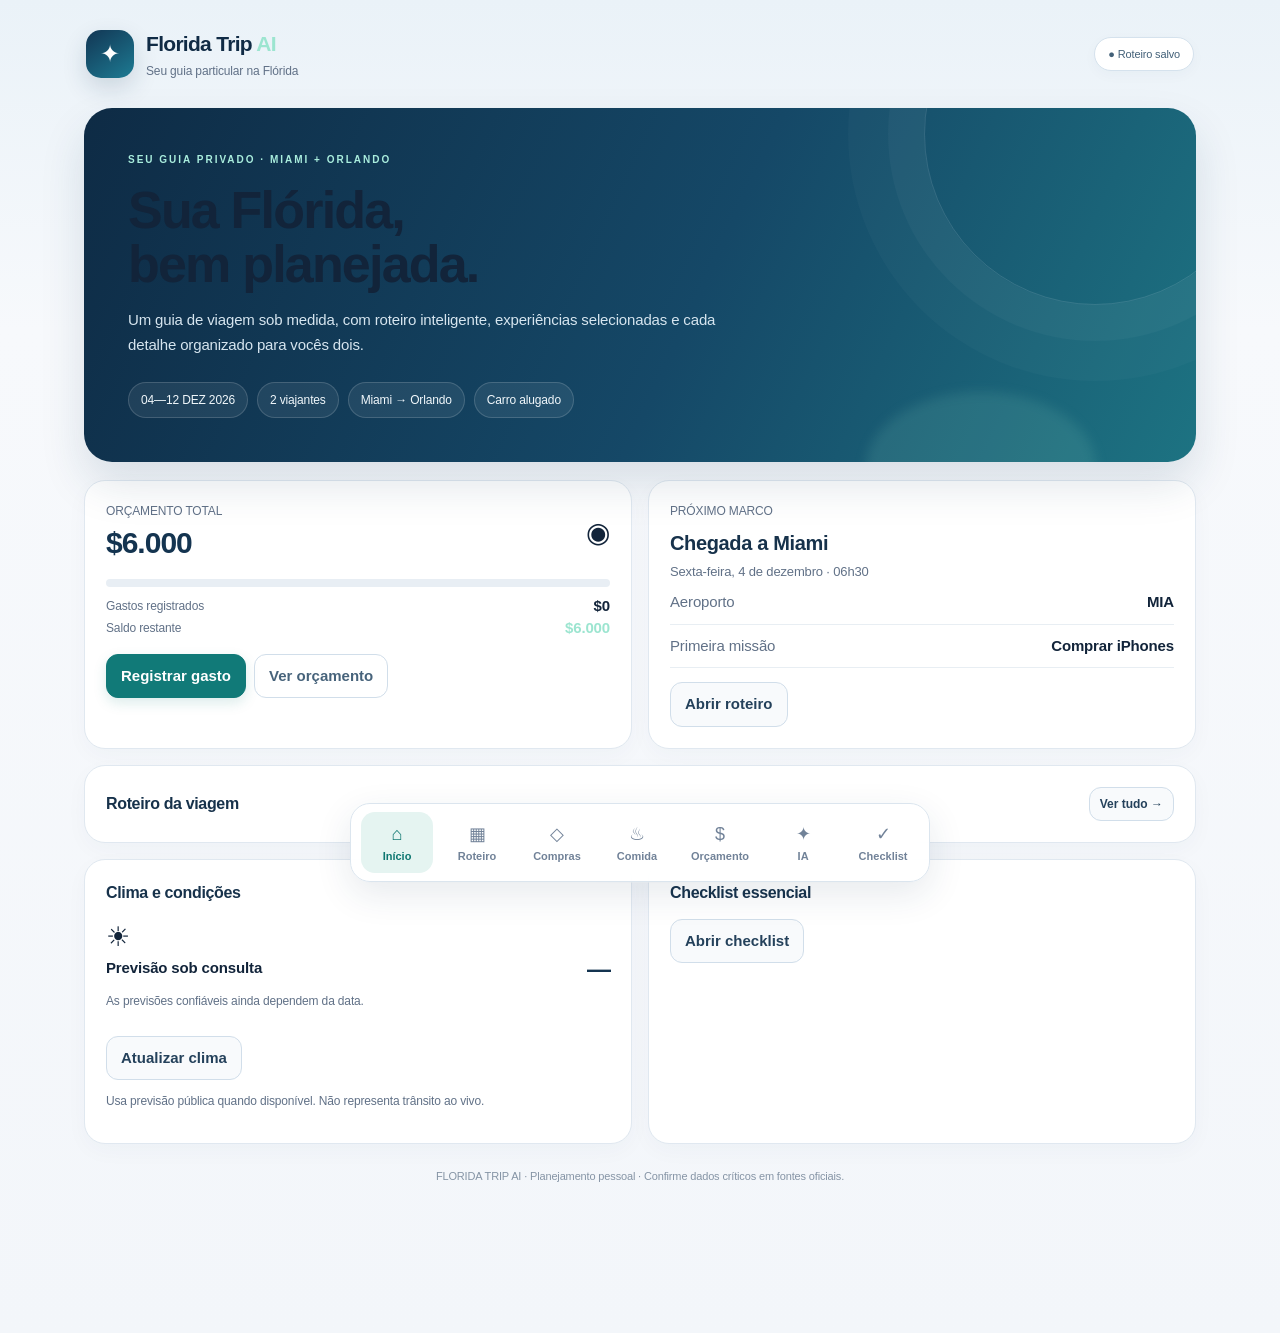
==== index.html @ e4c2beda "Refresh service worker for premium interface update" ====
<!doctype html>
<html lang="pt-BR">
<head>
<meta charset="utf-8">
<meta name="viewport" content="width=device-width, initial-scale=1, viewport-fit=cover">
<meta name="theme-color" content="#123f51">
<meta name="description" content="Seu guia inteligente para a viagem à Flórida: roteiro, parques, compras, alimentação e orçamento.">
<link rel="manifest" href="manifest.webmanifest">
<link rel="icon" href="icon.svg" type="image/svg+xml">
<title>Florida Trip Guide</title>
<style>
:root{--bg:#0b1220;--panel:#121d30;--panel2:#17253b;--line:#263750;--text:#f3f6fb;--muted:#a7b5c9;--blue:#83b7ff;--mint:#87e1c1;--gold:#f6cb78;--danger:#ff9b9b;--radius:20px}
*{box-sizing:border-box}html{background:var(--bg);scroll-behavior:smooth}body{margin:0;background:radial-gradient(1000px 550px at 90% -10%,#203a5c 0%,transparent 60%),var(--bg);color:var(--text);font:15px/1.5 -apple-system,BlinkMacSystemFont,"Segoe UI",sans-serif;padding-bottom:calc(86px + env(safe-area-inset-bottom))}
button,input,select,textarea{font:inherit}button{cursor:pointer}.app{max-width:1040px;margin:auto;padding:20px 16px 30px}.top{display:flex;align-items:center;justify-content:space-between;gap:12px;margin:8px 0 24px}.brand{display:flex;gap:12px;align-items:center}.logo{width:48px;height:48px;border-radius:16px;background:linear-gradient(145deg,#8ac7ff,#75e2c4);display:grid;place-items:center;color:#102039;font-size:24px;box-shadow:0 8px 24px #0003}.brand h1{font-size:19px;letter-spacing:-.4px;margin:0}.brand p{margin:2px 0 0;color:var(--muted);font-size:12px}.pill{border:1px solid #36506c;border-radius:999px;padding:7px 10px;color:#c9ddf5;font-size:11px;white-space:nowrap}
.hero{background:linear-gradient(135deg,#1b3452,#142238 65%,#172f43);border:1px solid #344b68;border-radius:26px;padding:23px;position:relative;overflow:hidden}.eyebrow{color:var(--mint);font-size:11px;letter-spacing:1.8px;text-transform:uppercase;font-weight:800}.hero h2{font-size:clamp(27px,5vw,42px);letter-spacing:-1.2px;line-height:1.08;margin:12px 0}.hero p{color:#c0cee0;max-width:560px;margin:0}.hero-meta{display:flex;gap:8px;flex-wrap:wrap;margin-top:18px}.chip{background:#ffffff0e;border:1px solid #ffffff20;border-radius:999px;padding:7px 10px;font-size:12px;color:#e5eef9}
.grid{display:grid;grid-template-columns:repeat(12,minmax(0,1fr));gap:14px;margin-top:16px}.card{grid-column:span 6;background:linear-gradient(180deg,#142137,#101a2b);border:1px solid var(--line);border-radius:var(--radius);padding:18px;min-width:0}.card.full{grid-column:span 12}.card.third{grid-column:span 4}.card h3{margin:0 0 12px;font-size:16px;letter-spacing:-.2px}.muted{color:var(--muted)}.big{font-size:30px;font-weight:750;letter-spacing:-1px}.small{font-size:12px;color:var(--muted)}.metric-row{display:flex;justify-content:space-between;align-items:center;gap:12px}.progress{height:7px;border-radius:99px;background:#25364c;overflow:hidden;margin:14px 0 8px}.progress span{height:100%;display:block;background:linear-gradient(90deg,var(--blue),var(--mint));width:0;transition:width .2s}.actions{display:flex;gap:8px;flex-wrap:wrap;margin-top:14px}.btn{border:1px solid #3a506c;background:#1d3049;color:var(--text);border-radius:12px;padding:10px 13px;font-weight:650}.btn.primary{background:var(--mint);border-color:var(--mint);color:#102235}.btn.ghost{background:transparent}.btn.smallbtn{padding:7px 10px;font-size:12px}.field{width:100%;background:#0b1423;border:1px solid #31445e;color:var(--text);border-radius:11px;padding:11px;outline:none}.field:focus{border-color:var(--blue)}.fieldlabel{display:block;font-size:12px;color:var(--muted);margin:9px 0 5px}.two{display:grid;grid-template-columns:1fr 1fr;gap:10px}.nav{overflow-x:auto;position:fixed;z-index:5;bottom:0;left:0;right:0;padding:9px 10px calc(9px + env(safe-area-inset-bottom));background:#0c1422ed;backdrop-filter:blur(18px);border-top:1px solid #27364a;display:flex;justify-content:center;gap:4px}.nav button{flex:0 0 auto;min-width:66px;max-width:160px;border:0;background:transparent;color:#96a8c0;padding:8px 4px;border-radius:12px;font-size:11px}.nav button b{display:block;font-size:19px;font-weight:500}.nav button.active{background:#1a2a41;color:var(--mint)}.section{display:none}.section.active{display:block}.day{padding:13px 0;border-bottom:1px solid #27364a;display:grid;grid-template-columns:74px 1fr;gap:12px}.day:last-child{border-bottom:0}.datebox{border-radius:13px;background:#1c3049;text-align:center;padding:8px 4px;height:max-content}.datebox strong{display:block;font-size:19px}.datebox span{font-size:10px;color:#b4c6dc;text-transform:uppercase}.day h4{margin:0 0 4px;font-size:15px}.day p{margin:0;color:var(--muted);font-size:13px}.tag{display:inline-block;font-size:10px;border-radius:6px;background:#203a53;color:#aee9d8;padding:3px 6px;margin:6px 4px 0 0}.listitem{display:flex;align-items:flex-start;gap:10px;padding:10px 0;border-bottom:1px solid #26354a}.listitem:last-child{border:0}.listitem input[type=checkbox]{accent-color:var(--mint);width:18px;height:18px;margin-top:3px}.listitem .desc{flex:1}.listitem strong{display:block;font-size:14px}.listitem small{display:block;color:var(--muted);font-size:12px;margin-top:2px}.food{display:flex;gap:12px;padding:13px 0;border-bottom:1px solid #27364a}.food:last-child{border:0}.foodicon{width:43px;height:43px;flex:0 0 43px;background:#20334c;border-radius:13px;display:grid;place-items:center;font-size:21px}.food h4{margin:0;font-size:14px}.food p{margin:3px 0;color:var(--muted);font-size:12px}.moneyline{display:flex;justify-content:space-between;gap:12px;padding:10px 0;border-bottom:1px solid #26364b}.moneyline:last-child{border:0}.moneyline span{color:var(--muted)}.moneyline strong{font-variant-numeric:tabular-nums}.notice{background:#2a2b28;border:1px solid #62583b;color:#f8e4b5;border-radius:13px;padding:12px;font-size:12px;margin-top:12px}.empty{padding:20px;color:var(--muted);text-align:center}.hidden{display:none!important}.toast{position:fixed;top:15px;left:50%;transform:translateX(-50%);z-index:10;background:#e0fff3;color:#102b27;border-radius:12px;padding:10px 15px;box-shadow:0 8px 30px #0006;font-size:13px;max-width:90vw}.split{display:flex;gap:8px}.split>*{flex:1;min-width:0}.weathericon{font-size:27px}.footer{text-align:center;color:#6f8199;font-size:11px;padding:24px 0 6px}

.day-modal{position:fixed;inset:0;z-index:30;background:#07101deF;display:none;overflow-y:auto;padding:18px 12px calc(24px + env(safe-area-inset-bottom));}
.day-modal.open{display:block}
.day-modal-inner{max-width:820px;margin:0 auto;background:linear-gradient(180deg,#142137,#0e192a);border:1px solid #344b68;border-radius:22px;padding:20px;min-height:70vh;box-shadow:0 24px 80px #0009}
.day-modal-head{display:flex;justify-content:space-between;align-items:flex-start;gap:12px;position:sticky;top:-20px;background:#142137;padding:4px 0 12px;z-index:2;border-bottom:1px solid var(--line)}
.day-modal-head h2{margin:4px 0;font-size:24px}
.plan-block{padding:13px 0;border-bottom:1px solid var(--line)}
.plan-block:last-child{border-bottom:0}
.plan-time{font-weight:800;color:var(--mint);font-size:12px;letter-spacing:.4px}
.plan-block h4{margin:3px 0;font-size:15px}
.plan-block p{margin:4px 0;color:var(--muted);font-size:13px}
.option-box{border:1px solid #31465f;background:#0e192a;border-radius:14px;padding:13px;margin-top:12px}
.option-box h4{margin:0 0 7px}
.modal-actions{display:flex;gap:8px;flex-wrap:wrap;margin-top:16px}
@media(max-width:650px){.card,.card.third{grid-column:span 12}.hero{padding:20px}.app{padding:15px 12px 25px}.pill{font-size:10px}.two{grid-template-columns:1fr 1fr}.nav button{font-size:10px}.top{margin-bottom:17px}.day{grid-template-columns:63px 1fr}}

/* Premium travel-guide redesign */
:root{
 --bg:#f3f6fa;--panel:#ffffff;--panel2:#f8fafc;--line:#dce5ef;
 --text:#12243a;--muted:#617187;--blue:#2474a6;--mint:#9ce5d0;
 --gold:#e5b65d;--danger:#b94848;--radius:22px;
}
html{background:var(--bg);scroll-behavior:smooth}
body{background:linear-gradient(180deg,#eaf2f8 0,#f7f9fc 330px,#f3f6fa 100%);color:var(--text);font-family:Inter,-apple-system,BlinkMacSystemFont,"Segoe UI",sans-serif;letter-spacing:-.01em}
.app{max-width:1160px;padding:24px 24px 42px}
.top{margin:4px 0 28px;padding:0 2px}
.logo{background:linear-gradient(145deg,#123654,#1d7b93);color:white;border-radius:15px;box-shadow:0 10px 24px #12365428}
.brand h1{font-size:21px;font-weight:800;letter-spacing:-.7px;color:#102b45}
.brand p{font-size:12px;color:#718197}
.pill{border:1px solid #d5e2ed;background:#fff;color:#426078;box-shadow:0 4px 14px #183c5b08;padding:8px 13px}
.hero{background:linear-gradient(115deg,#0e2b45 0%,#154867 55%,#1d7382 100%);border:0;border-radius:28px;padding:clamp(26px,4vw,44px);box-shadow:0 22px 45px #143c5922;isolation:isolate}
.hero:before{content:"";position:absolute;z-index:-1;width:340px;height:340px;right:-70px;top:-145px;border:1px solid #ffffff20;border-radius:50%;box-shadow:0 0 0 36px #ffffff08,0 0 0 76px #ffffff06}
.hero:after{content:"";position:absolute;right:9%;bottom:-80px;width:230px;height:150px;border-radius:50%;background:#8ddbc522;filter:blur(6px);z-index:-1}
.eyebrow{color:#168477;font-size:10px;letter-spacing:2px}
.hero .eyebrow{color:#a9eddd}
.hero h2{max-width:660px;font-size:clamp(32px,5.2vw,52px);font-weight:800;letter-spacing:-1.8px;line-height:1.04;margin:16px 0}
.hero p{font-size:15px;line-height:1.7;color:#d6e5ef;max-width:590px}
.hero-meta{gap:9px;margin-top:24px}
.chip{background:#ffffff12;border:1px solid #ffffff28;border-radius:999px;padding:8px 12px;font-size:12px;color:#f0f7fb}
.grid{gap:16px;margin-top:18px}
.card{background:#fff;border:1px solid #e0e8f0;border-radius:21px;padding:21px;box-shadow:0 7px 22px #1c426108;transition:transform .18s ease,box-shadow .18s ease,border-color .18s ease}
.card h3{color:#17324b;font-size:16px;font-weight:750;letter-spacing:-.35px}
.card:hover{box-shadow:0 12px 30px #1c42610d;border-color:#cbdce9}
.muted,.small,.brand p{color:var(--muted)}
.big{color:#143450;font-weight:800}
.progress{background:#e8eef4;height:8px}
.progress span{background:linear-gradient(90deg,#1b7892,#70cbb6)}
.btn{border:1px solid #d1deea;background:#f8fafc;color:#24415b;border-radius:12px;padding:10px 14px;font-weight:700;transition:transform .15s ease,box-shadow .15s ease,background .15s ease}
.btn:hover{transform:translateY(-1px);box-shadow:0 5px 14px #12365413;background:#eef5f9}
.btn.primary{background:#117a78;border-color:#117a78;color:#fff;box-shadow:0 5px 13px #117a7825}
.btn.primary:hover{background:#0c6968}
.btn.ghost{background:transparent;color:#47637b}
.field{background:#fbfdff;border:1px solid #d4e0eb;color:#17324b;border-radius:12px;padding:12px 13px}
.field::placeholder{color:#91a0b1}
.field:focus{border-color:#3d9a9b;box-shadow:0 0 0 3px #3d9a9b1c}
.fieldlabel{color:#516980;font-weight:650}
.nav{background:#ffffffed;border-top:1px solid #dce5ed;box-shadow:0 -10px 28px #193a520d;backdrop-filter:blur(20px);gap:8px;padding:10px 12px calc(10px + env(safe-area-inset-bottom))}
.nav button{color:#718298;border-radius:14px;min-width:72px;padding:9px 10px;font-weight:650;transition:background .15s ease,color .15s ease}
.nav button b{font-size:18px}
.nav button:hover{background:#f0f5f8;color:#24536c}
.nav button.active{background:#e5f4f1;color:#0e7771}
.day{padding:19px 0;border-bottom:1px solid #e7edf3;gap:15px}
.datebox{background:#e8f3f7;color:#174d67;border:1px solid #d7e9ef;border-radius:14px;padding:10px 4px;min-width:62px}
.datebox strong{font-size:22px;color:#16445f}
.datebox span{color:#56778a;font-weight:750;font-size:9px}
.day h4{font-size:16px;color:#183650;letter-spacing:-.25px}
.day p{color:#64768a;line-height:1.65}
.tag{background:#e8f5f1;color:#176c65;border:1px solid #d6eee7;border-radius:7px;font-weight:700;padding:4px 7px}
.listitem{border-color:#e8eef3}
.listitem input[type=checkbox]{accent-color:#16877d}
.foodicon{background:#eaf4f5;color:#18576a}
.moneyline{border-color:#e8eef3}
.notice{background:#fff8e8;border:1px solid #f0dfb6;color:#765c24;border-radius:13px;line-height:1.55}
.empty{color:#7b8da1}
.toast{background:#123f51;color:#fff;box-shadow:0 12px 35px #0e2b4533}
.footer{color:#8594a5}
.day-modal{background:#0d2137d9;backdrop-filter:blur(8px)}
.day-modal-inner{background:#fff;border:1px solid #d8e3ed;color:#17324b;box-shadow:0 24px 80px #061b2b55;border-radius:24px}
.day-modal-head{background:#fff;border-color:#e1e9f0}
.day-modal-head h2{color:#15344f}
.plan-block{border-color:#e5edf3}
.plan-time{color:#168477}
.plan-block h4{color:#193953}
.plan-block p{color:#64768a}
.option-box{background:#f7fafc;border-color:#dce6ef}
.option-box h4{color:#183650}
#apiKeyStatus{background:#eef8f5;border-color:#cbe8df;color:#28675b}
#aiEditStatus{overflow-wrap:anywhere}
@media(min-width:900px){
 .nav{left:50%;right:auto;transform:translateX(-50%);bottom:18px;width:max-content;max-width:calc(100vw - 36px);border:1px solid #dbe5ee;border-radius:20px;padding:8px 10px;box-shadow:0 12px 36px #193a521b}
 body{padding-bottom:100px}
}
@media(max-width:650px){
 .app{padding:14px 12px 28px}
 .top{margin-bottom:18px}
 .hero{border-radius:23px;padding:25px 21px}
 .hero h2{font-size:35px;letter-spacing:-1.1px}
 .card{padding:17px;border-radius:18px}
 .nav{justify-content:flex-start;gap:2px}
 .nav button{min-width:59px;padding:8px 4px}
 .day{grid-template-columns:62px 1fr;gap:12px}
 .day-modal{padding:10px 8px calc(16px + env(safe-area-inset-bottom))}
 .day-modal-inner{padding:16px;border-radius:20px}
}
@media(prefers-reduced-motion:reduce){*,*:before,*:after{scroll-behavior:auto!important;transition:none!important}}

</style>
</head>
<body>
<div class="app">
<header class="top">
 <div class="brand"><div class="logo">✦</div><div><h1>Florida Trip <span style="color:var(--mint)">AI</span></h1><p>Seu guia particular na Flórida</p></div></div>
 <div class="pill" id="offlinePill">● Roteiro salvo</div>
</header>
<div id="home" class="section active">
 <section class="hero">
  <div class="eyebrow">SEU GUIA PRIVADO · MIAMI + ORLANDO</div>
  <h2>Sua Flórida,<br>bem planejada.</h2>
  <p>Um guia de viagem sob medida, com roteiro inteligente, experiências selecionadas e cada detalhe organizado para vocês dois.</p>
  <div class="hero-meta"><span class="chip">04—12 DEZ 2026</span><span class="chip">2 viajantes</span><span class="chip">Miami → Orlando</span><span class="chip">Carro alugado</span></div>
 </section>
 <div class="grid">
  <article class="card">
   <div class="metric-row"><div><div class="small">ORÇAMENTO TOTAL</div><div class="big" id="totalBudget">$6.000</div></div><div style="font-size:28px">◉</div></div>
   <div class="progress"><span id="budgetBar"></span></div>
   <div class="metric-row"><span class="small">Gastos registrados</span><strong id="spent">$0</strong></div>
   <div class="metric-row"><span class="small">Saldo restante</span><strong id="remaining" style="color:var(--mint)">$6.000</strong></div>
   <div class="actions"><button class="btn primary" onclick="go('budget')">Registrar gasto</button><button class="btn ghost" onclick="go('budget')">Ver orçamento</button></div>
  </article>
  <article class="card">
   <div class="small">PRÓXIMO MARCO</div><h3 style="font-size:20px;margin:8px 0 4px">Chegada a Miami</h3>
   <p class="muted" style="font-size:13px;margin:0">Sexta-feira, 4 de dezembro · 06h30</p>
   <div class="moneyline"><span>Aeroporto</span><strong>MIA</strong></div><div class="moneyline"><span>Primeira missão</span><strong>Comprar iPhones</strong></div>
   <div class="actions"><button class="btn" onclick="go('itinerary')">Abrir roteiro</button></div>
  </article>
  <article class="card full">
   <div class="metric-row"><h3 style="margin:0">Roteiro da viagem</h3><button class="btn smallbtn" onclick="go('itinerary')">Ver tudo →</button></div>
   <div id="upcoming"></div>
  </article>
  <article class="card">
   <h3>Clima e condições</h3>
   <div class="metric-row"><div><div class="weathericon">☀︎</div><strong id="weatherTitle">Previsão sob consulta</strong><p class="small" id="weatherDesc">As previsões confiáveis ainda dependem da data.</p></div><div class="big" style="font-size:24px" id="weatherTemp">—</div></div>
   <div class="actions"><button class="btn" onclick="loadWeather()">Atualizar clima</button></div>
   <p class="small">Usa previsão pública quando disponível. Não representa trânsito ao vivo.</p>
  </article>
  <article class="card">
   <h3>Checklist essencial</h3><div id="miniChecklist"></div>
   <div class="actions"><button class="btn" onclick="go('checklist')">Abrir checklist</button></div>
  </article>
 </div>
</div>
<div id="itinerary" class="section">
 <div class="metric-row"><div><div class="eyebrow">PLANEJAMENTO</div><h2 style="margin:6px 0 0">Seu roteiro</h2></div><button class="btn smallbtn" onclick="exportData()">Exportar dados</button></div>
 <div class="notice" style="margin-top:14px"><strong>Abra um dia do roteiro</strong><br>Toque em “Ver detalhes do dia” para abrir o planejamento completo.</div><div class="card full" style="margin-top:14px" id="days"></div><div id="dayDetail" class="card full hidden" style="display:none;margin-top:14px"></div>
 <div class="notice">Os horários de abertura, trânsito, previsão e disponibilidade devem ser confirmados perto de cada dia. Este roteiro é uma base editável, não uma confirmação de reservas.</div>
</div>
<div id="budget" class="section">
 <div class="eyebrow">CONTROLE FINANCEIRO</div><h2 style="margin:6px 0 14px">Orçamento da viagem</h2>
 <div class="grid" style="margin-top:0">
  <article class="card full"><div class="metric-row"><div><div class="small">SALDO DISPONÍVEL</div><div class="big" id="budgetRemaining">$6.000</div></div><div class="small">Meta total: US$ 6.000</div></div><div class="progress"><span id="budgetBar2"></span></div><div class="metric-row"><span class="small">Total gasto</span><strong id="budgetSpent">$0</strong></div></article>
  <article class="card full"><h3>Registrar uma despesa</h3><form id="expenseForm"><label class="fieldlabel">Descrição</label><input class="field" id="expenseName" required placeholder="Ex.: jantar no Five Guys"><div class="two"><div><label class="fieldlabel">Valor em US$</label><input class="field" id="expenseAmount" type="number" min="0.01" step="0.01" required placeholder="25.00"></div><div><label class="fieldlabel">Categoria</label><select class="field" id="expenseCategory"><option>Alimentação</option><option>Roupas</option><option>Eletrônicos</option><option>Transporte</option><option>Parques</option><option>Outros</option></select></div></div><div class="actions"><button class="btn primary" type="submit">Adicionar despesa</button></div></form></article>
  <article class="card full"><h3>Despesas registradas</h3><div id="expenses"></div></article>
  <article class="card full"><h3>Planejamento inicial</h3><div class="moneyline"><span>Dois iPhones (estimativa bruta)</span><strong>$2.600</strong></div><div class="moneyline"><span>Alimentação (9 dias × $110)</span><strong>$990</strong></div><div class="moneyline"><span>Saldo teórico antes de trade-in, impostos e outras compras</span><strong>$2.410</strong></div><p class="small">Não subtraímos estimativas automaticamente para não misturar previsão com dinheiro efetivamente gasto.</p></article>
 </div>
</div>
<div id="shopping" class="section">
 <div class="eyebrow">COMPRAS E LISTA DE DESEJOS</div><h2 style="margin:6px 0 14px">Comprar com estratégia</h2>
 <div class="card full"><h3>Lista de compras</h3><div id="shoppingList"></div><form id="shoppingForm" style="margin-top:12px"><label class="fieldlabel">Adicionar item</label><div class="split"><input class="field" id="shoppingInput" placeholder="Ex.: tênis de corrida" required><button class="btn primary" type="submit">Adicionar</button></div></form></div>
 <div class="grid"><article class="card full"><h3>Mercado antes dos parques</h3><p class="muted">Comprar na noite de 06/12 ou no caminho do hotel: água, frutas resistentes, barras de cereal, crackers, sanduíches simples, lenços, protetor solar e sacos pequenos para lixo. Verifiquem as regras oficiais de alimentos, bebidas e recipientes de cada parque.</p><div class="tag">Economia + praticidade</div></article><article class="card"><h3>Eletrônicos</h3><p class="muted">Comprar iPhones no primeiro dia, confirmar estoque e elegibilidade do trade-in antes de contar com desconto.</p><div class="tag">Meta: US$ 1.300 cada, estimativa</div></article><article class="card"><h3>Outlets</h3><p class="muted">Priorizar Orlando International Premium Outlets e comparar com Vineland antes de compras maiores.</p><div class="tag">Comparar preço final</div></article><article class="card full"><h3>Estratégia de compra</h3><div class="listitem"><span>1</span><div class="desc"><strong>Primeiro dia: eletrônicos</strong><small>Confirmar estoque, preço, imposto e trade-in na loja escolhida.</small></div></div><div class="listitem"><span>2</span><div class="desc"><strong>Dia de outlet</strong><small>Fazer uma lista por prioridade e registrar preços para comparar.</small></div></div><div class="listitem"><span>3</span><div class="desc"><strong>Último dia de compras</strong><small>Comprar apenas o que falta e proteger o orçamento de reserva.</small></div></div></article></div>
</div>
<div id="food" class="section">
 <div class="eyebrow">GASTRONOMIA</div><h2 style="margin:6px 0 14px">Onde comer</h2>
 <div class="card full"><div class="metric-row"><h3 style="margin:0">Meta diária para duas pessoas</h3><div class="big" style="font-size:22px">$110</div></div><p class="small">Inclui café da manhã, almoço, jantar, bebidas e gorjetas. Preços variam por unidade e pedido.</p>
 <div class="food"><div class="foodicon">🥞</div><div><h4>Denny’s</h4><p>Café da manhã americano, panquecas e refeições servidas à mesa. Boa opção para experimentar um diner.</p><span class="tag">Café da manhã</span></div></div>
 <div class="food"><div class="foodicon">🍗</div><div><h4>Chick-fil-A</h4><p>Sanduíches de frango e batatas. A rede normalmente fecha aos domingos; confirme a unidade.</p><span class="tag">Almoço rápido</span></div></div>
 <div class="food"><div class="foodicon">🍔</div><div><h4>Wendy’s</h4><p>Hambúrgueres e opções rápidas; útil para uma refeição prática na região do hotel.</p><span class="tag">Econômico</span></div></div>
 <div class="food"><div class="foodicon">🍟</div><div><h4>Five Guys</h4><p>Hambúrgueres e batatas; planejar como refeição especial, pois a conta pode subir.</p><span class="tag">Hamburgueria</span></div></div>
 <div class="food"><div class="foodicon">🥤</div><div><h4>Shake Shack</h4><p>Boa opção para encaixar em um dia de compras, conforme a unidade escolhida.</p><span class="tag">Hamburgueria</span></div></div>
 <div class="food"><div class="foodicon">🛒</div><div><h4>Walmart / mercado</h4><p>Comprar frutas, iogurtes, pão, água e lanches para reduzir o gasto com cafés da manhã e parques.</p><span class="tag">Economia diária</span></div></div></div>
 <div class="notice">Confirme endereços, horário, operação e preços da unidade antes de dirigir até ela. O app não realiza reservas ou pedidos.</div>
</div>
<div id="assistant" class="section">
 <div class="eyebrow">CONCIERGE DIGITAL</div><h2 style="margin:6px 0 14px">Assistente de viagem com IA</h2>
 <div class="card full">
  <h3>1. Conectar sua API da OpenAI</h3>
  <p class="muted">A chave será guardada no armazenamento local deste navegador, não no GitHub. Como a chamada é feita diretamente do navegador, esta opção é menos segura: qualquer pessoa com acesso ao seu navegador ou código malicioso executado nesta página pode tentar acessar a chave.</p>
  <label class="fieldlabel" for="openaiApiKey">Chave da API</label>
  <input id="openaiApiKey" class="field" type="password" autocomplete="off" placeholder="Cole sua chave sk-...">
  <div class="actions"><button class="btn primary" onclick="saveOpenAIKey()">Salvar chave neste navegador</button><button class="btn ghost" onclick="removeOpenAIKey()">Apagar chave salva</button></div>
  <div id="apiKeyStatus" class="notice">Chave não configurada.</div>
  <p class="muted small">A API é cobrada separadamente da assinatura do ChatGPT. Defina limites de uso na plataforma da OpenAI. Nunca coloque a chave em arquivos do repositório.</p>
 </div>
 <div class="card full">
  <h3>2. Peça para alterar o roteiro</h3>
  <label class="fieldlabel" for="aiEditCommand">O que você quer mudar?</label>
  <textarea id="aiEditCommand" class="field" rows="4" placeholder="Ex.: No dia 8, faça Kennedy Space Center de manhã e Disney Springs à noite. Se chover, sugira uma alternativa coberta. Não altere os outros dias."></textarea>
  <div class="actions"><button id="aiEditButton" class="btn primary" onclick="editItineraryWithAI()">Analisar e propor alterações</button><button class="btn ghost" onclick="resetItinerary()">Restaurar roteiro original</button></div>
  <div id="aiEditStatus" class="notice hidden" style="white-space:pre-wrap"></div>
  <div id="aiEditPreview" class="card full hidden" style="margin-top:12px"></div>
 </div>
 <div class="card full"><h3>Consulta rápida</h3><p class="muted">Para perguntas sem alterar o roteiro, escreva abaixo e copie o contexto para consultar o ChatGPT.</p>
  <label class="fieldlabel">Onde vocês estão / qual dia?</label><input id="aiLocation" class="field" placeholder="Ex.: Ramada em Kissimmee, manhã de 8/12">
  <label class="fieldlabel">O que querem resolver?</label><textarea id="aiQuestion" class="field" rows="3" placeholder="Ex.: chuva, compras de roupas e jantar econômico"></textarea>
  <div class="actions"><button class="btn" onclick="copyAIPrompt()">Preparar e copiar pedido</button></div><div id="aiPromptPreview" class="notice hidden" style="white-space:pre-wrap"></div>
 </div>
 <div class="grid"><article class="card"><h3>Contexto da viagem</h3><div class="moneyline"><span>Viajantes</span><strong>2 adultos</strong></div><div class="moneyline"><span>Orçamento total</span><strong>US$ 6.000</strong></div><div class="moneyline"><span>Alimentação diária</span><strong>US$ 110</strong></div></article><article class="card"><h3>Como funciona</h3><p class="muted">A IA pode reorganizar dias, atividades, locais, horários e alternativas. Antes de aplicar, você verá um resumo e poderá confirmar. Alterações ficam salvas neste navegador.</p></article></div>
</div>
<div id="checklist" class="section">
 <div class="eyebrow">PREPARAÇÃO</div><h2 style="margin:6px 0 14px">Checklist da viagem</h2>
 <div class="card full"><div class="metric-row"><h3 style="margin:0">Itens importantes</h3><strong id="checkCount">0/0</strong></div><div class="progress"><span id="checkBar"></span></div><div class="actions"><button class="btn smallbtn" onclick="setChecklistView('pre')">Pré-viagem</button><button class="btn smallbtn" onclick="setChecklistView('parks')">Parques</button><button class="btn smallbtn" onclick="setChecklistView('shop')">Compras</button></div><div id="fullChecklist"></div><div class="actions"><button class="btn ghost" onclick="resetChecklist()">Desmarcar tudo</button></div></div>
</div>
<div class="footer">FLORIDA TRIP AI · Planejamento pessoal · Confirme dados críticos em fontes oficiais.</div>
</div>
<div id="dayModal" class="day-modal" role="dialog" aria-modal="true" aria-labelledby="modalDayTitle">
 <div class="day-modal-inner">
  <div class="day-modal-head">
   <div><div class="eyebrow" id="modalDayEyebrow">PLANO DO DIA</div><h2 id="modalDayTitle">Detalhes do dia</h2><p class="muted" id="modalDayWhere"></p></div>
   <button class="btn" type="button" onclick="closeDayModal()">Fechar ✕</button>
  </div>
  <div id="modalDayContent"></div>
 </div>
</div>
<nav class="nav">
 <button class="active" data-tab="home" onclick="go('home')"><b>⌂</b>Início</button>
 <button data-tab="itinerary" onclick="go('itinerary')"><b>▦</b>Roteiro</button>
 <button data-tab="shopping" onclick="go('shopping')"><b>◇</b>Compras</button>
 <button data-tab="food" onclick="go('food')"><b>♨</b>Comida</button>
 <button data-tab="budget" onclick="go('budget')"><b>$</b>Orçamento</button>
<button data-tab="assistant" onclick="go('assistant')"><b>✦</b>IA</button>
 <button data-tab="checklist" onclick="go('checklist')"><b>✓</b>Checklist</button>
</nav>
<div id="toast" class="toast hidden"></div>
<script>
let itinerary=[
 {date:"04",dow:"SEX",title:"Chegada + iPhone + Miami Beach",where:"MIA → Apple Lincoln Road → Lauderdale-by-the-Sea",desc:"Pouso às 06h30, imigração, retirada do Mustang, compra e configuração do iPhone, South Beach e chegada ao hotel.",tags:["Chegada","Apple","Praia"]},
 {date:"05",dow:"SÁB",title:"Little Havana, Wynwood e Brickell",where:"Miami",desc:"Cultura cubana pela manhã, arte urbana à tarde e Brickell/Biscayne Bay no fim do dia.",tags:["Passeio","Arte","Gastronomia"]},
 {date:"06",dow:"DOM",title:"Descanso + Sawgrass + Orlando",where:"Lauderdale-by-the-Sea → Sawgrass Mills → Kissimmee",desc:"Manhã leve, compras de oportunidade no Sawgrass e estrada para o Ramada em Kissimmee.",tags:["Outlet","Estrada"]},
 {date:"07",dow:"SEG",title:"Magic Kingdom",where:"Walt Disney World",desc:"Dia inteiro no parque: atrações concorridas cedo, atrações clássicas à tarde e show/ambiente noturno.",tags:["Disney","Dia inteiro"]},
 {date:"08",dow:"TER",title:"Kennedy Space Center + Disney Springs",where:"Cape Canaveral → Disney Springs",desc:"Dia espacial no Kennedy Space Center e passeio noturno por lojas, decoração e restaurantes no Disney Springs.",tags:["NASA","Passeio"]},
 {date:"09",dow:"QUA",title:"Universal Studios Florida",where:"Universal Orlando Resort",desc:"Dia inteiro no Universal Studios Florida, priorizando Harry Potter e atrações de alta demanda. Park-to-Park é necessário para Hogwarts Express.",tags:["Universal","Dia inteiro"]},
 {date:"10",dow:"QUI",title:"Vineland Outlets + festa de Natal Disney",where:"Vineland Premium Outlets → Magic Kingdom",desc:"Compras pela manhã, descanso no hotel e Mickey's Very Merry Christmas Party à noite (ingresso separado).",tags:["Compras","Natal Disney"]},
 {date:"11",dow:"SEX",title:"International Premium Outlets + malas",where:"Orlando",desc:"Completar roupas, tênis e acessórios, voltar cedo ao hotel e organizar as malas.",tags:["Compras","Organização"]},
 {date:"12",dow:"SÁB",title:"Retorno ao Brasil",where:"Kissimmee → MCO",desc:"Café, checkout, abastecimento e devolução do Mustang. Voo às 18h15; planejar chegada ao aeroporto por volta das 15h.",tags:["Checkout","Aeroporto"]}
];
let checklistItems=[
 "PRÉ-VIAGEM: Confirmar voo de chegada ao MIA e retorno pelo MCO",
 "PRÉ-VIAGEM: Confirmar aluguel com retirada no MIA e devolução no MCO",
 "PRÉ-VIAGEM: Confirmar check-in antecipado ou guarda de malas no primeiro hotel",
 "PRÉ-VIAGEM: Confirmar reservas dos dois hotéis",
 "COMPRAS: Confirmar horário e estoque dos iPhones na loja escolhida",
 "COMPRAS: Confirmar regras de trade-in para aparelhos brasileiros",
 "PRÉ-VIAGEM: Confirmar eSIM e compatibilidade com operadora brasileira",
 "PARQUE: Confirmar ingresso Magic Kingdom para 7/12",
 "PARQUE: Confirmar ingresso Park-to-Park Universal para 9/12",
 "PARQUE: Instalar os apps oficiais Disney e Universal",
 "PRÉ-VIAGEM: Conferir seguro-viagem, documentos e cartões",
 "COMPRAS: Conferir limites de bagagem e espaço para compras",
 "COMPRAS: Conferir horários especiais de outlets e restaurantes",
 "PARQUE: Comprar água, café da manhã e lanches permitidos para os parques"
];
let state={expenses:[],shopping:["Dois iPhones","Roupas e camisetas","Tênis","Calças e shorts","Jaqueta leve","Acessórios","Presentes"],checks:{},budget:6000};
const saved=localStorage.getItem("floridaTripAI_v1");if(saved){try{state={...state,...JSON.parse(saved)}}catch(e){}}
function save(){localStorage.setItem("floridaTripAI_v1",JSON.stringify(state));renderBudget();renderShopping();renderChecks()}
function money(n){return "$"+Number(n).toLocaleString("en-US",{minimumFractionDigits:0,maximumFractionDigits:2})}
function toast(s){const t=document.getElementById("toast");t.textContent=s;t.classList.remove("hidden");setTimeout(()=>t.classList.add("hidden"),2400)}
function go(id){document.querySelectorAll(".section").forEach(x=>x.classList.toggle("active",x.id===id));document.querySelectorAll(".nav button").forEach(x=>x.classList.toggle("active",x.dataset.tab===id));window.scrollTo({top:0,behavior:"smooth"});if(id==="itinerary")renderDays()}
function renderDays(){document.getElementById("days").innerHTML=itinerary.map((d,i)=>`<div class="day" style="display:grid;grid-template-columns:63px 1fr;gap:12px;padding:16px 0;border-bottom:1px solid var(--line)"><div class="datebox"><strong>${d.date}</strong><span>${d.dow} · DEZ</span></div><div><h4>${escapeHtml(d.title)}</h4><p><b style="color:#dce8f7">${escapeHtml(d.where)}</b><br>${escapeHtml(d.desc)}</p>${d.tags.map(t=>`<span class="tag">${escapeHtml(t)}</span>`).join("")}<div class="actions"><button class="btn primary" type="button" onclick="showDay(${i})">Abrir página do dia →</button><button class="btn" type="button" onclick="editDay(${i})">Editar dia</button></div></div></div>`).join("")}
function renderUpcoming(){document.getElementById("upcoming").innerHTML=itinerary.slice(0,3).map(d=>`<div class="day"><div class="datebox"><strong>${d.date}</strong><span>${d.dow}</span></div><div><h4>${d.title}</h4><p>${d.where}</p></div></div>`).join("")}
function renderBudget(){const spent=state.expenses.reduce((a,e)=>a+Number(e.amount),0),left=state.budget-spent,p=Math.min(100,spent/state.budget*100);["spent","budgetSpent"].forEach(id=>document.getElementById(id).textContent=money(spent));["remaining","budgetRemaining"].forEach(id=>document.getElementById(id).textContent=money(left));["budgetBar","budgetBar2"].forEach(id=>document.getElementById(id).style.width=p+"%");document.getElementById("expenses").innerHTML=state.expenses.length?state.expenses.map((e,i)=>`<div class="moneyline"><div><strong>${escapeHtml(e.name)}</strong><br><span>${escapeHtml(e.category)}</span></div><div style="text-align:right"><strong>${money(e.amount)}</strong><br><button class="btn smallbtn" onclick="deleteExpense(${i})">Remover</button></div></div>`).join(""):'<div class="empty">Nenhuma despesa registrada ainda.</div>'}
function deleteExpense(i){state.expenses.splice(i,1);save();toast("Despesa removida")}
document.getElementById("expenseForm").addEventListener("submit",e=>{e.preventDefault();state.expenses.push({name:document.getElementById("expenseName").value,amount:Number(document.getElementById("expenseAmount").value),category:document.getElementById("expenseCategory").value});e.target.reset();save();toast("Despesa registrada")});
function renderShopping(){document.getElementById("shoppingList").innerHTML=state.shopping.map((s,i)=>`<div class="listitem"><input type="checkbox" ${state.checks["shop"+i]?"checked":""} onchange="toggleShop(${i},this.checked)"><div class="desc"><strong>${escapeHtml(s)}</strong><small>Marque quando comprar</small></div><button class="btn smallbtn" onclick="removeShop(${i})">×</button></div>`).join("")}
function toggleShop(i,v){state.checks["shop"+i]=v;save()}
function removeShop(i){state.shopping.splice(i,1);save()}
document.getElementById("shoppingForm").addEventListener("submit",e=>{e.preventDefault();state.shopping.push(document.getElementById("shoppingInput").value.trim());document.getElementById("shoppingInput").value="";save()});
let checklistView="pre";
function setChecklistView(v){checklistView=v;renderChecks()}
function itemGroup(s){return s.startsWith("PARQUE:")?"parks":s.startsWith("COMPRAS:")?"shop":"pre"}
function renderChecks(){const filtered=checklistItems.map((s,i)=>({s,i})).filter(x=>itemGroup(x.s)===checklistView);document.getElementById("fullChecklist").innerHTML=filtered.map(({s,i})=>`<div class="listitem"><input type="checkbox" ${state.checks["c"+i]?"checked":""} onchange="toggleCheck(${i},this.checked)"><div class="desc"><strong>${s.replace(/^(PARQUE:|COMPRAS:)\s*/,"")}</strong></div></div>`).join("");let done=checklistItems.filter((_,i)=>state.checks["c"+i]).length;document.getElementById("checkCount").textContent=done+"/"+checklistItems.length;document.getElementById("checkBar").style.width=done/checklistItems.length*100+"%";document.getElementById("miniChecklist").innerHTML=checklistItems.slice(0,3).map((s,i)=>`<div class="listitem"><input type="checkbox" ${state.checks["c"+i]?"checked":""} onchange="toggleCheck(${i},this.checked)"><div class="desc"><strong>${s}</strong></div></div>`).join("")}
function toggleCheck(i,v){state.checks["c"+i]=v;save()}
function resetChecklist(){checklistItems.forEach((_,i)=>delete state.checks["c"+i]);save();toast("Checklist desmarcado")}
function escapeHtml(s){return String(s).replace(/[&<>"']/g,c=>({"&":"&amp;","<":"&lt;",">":"&gt;",'"':"&quot;","'":"&#39;"}[c]))}
async function loadWeather(){const title=document.getElementById("weatherTitle"),desc=document.getElementById("weatherDesc"),temp=document.getElementById("weatherTemp");title.textContent="Consultando…";try{const r=await fetch("https://api.open-meteo.com/v1/forecast?latitude=28.2920&longitude=-81.4076&current=temperature_2m,apparent_temperature,precipitation,weather_code&daily=temperature_2m_max,temperature_2m_min,precipitation_probability_max&timezone=America%2FNew_York&forecast_days=7");if(!r.ok)throw Error("API");const d=await r.json();const w=d.current;temp.textContent=Math.round(w.temperature_2m)+"°C";title.textContent="Kissimmee agora";desc.textContent="Sensação "+Math.round(w.apparent_temperature)+"°C · precipitação "+w.precipitation+" mm. Dados atuais; não é previsão para dezembro.";toast("Clima atualizado")}catch(e){title.textContent="Dados indisponíveis";desc.textContent="Verifique a conexão ou consulte uma fonte meteorológica perto da data.";temp.textContent="—"}}
function exportData(){const blob=new Blob([JSON.stringify({itinerary,state},null,2)],{type:"application/json"}),url=URL.createObjectURL(blob),a=document.createElement("a");a.href=url;a.download="florida-trip-ai-dados.json";a.click();URL.revokeObjectURL(url)}
let dayPlans = [
 {schedule:[
  ["06:30","Chegada ao MIA","Imigração, bagagem e procedimentos de entrada. Conte com variação no tempo de liberação."],
  ["09:00–09:30","Retirar o Mustang","Filme a carroceria em 360°, rodas, vidros, interior, painel, combustível e quilometragem. Pergunte sobre pedágios."],
  ["10:00–11:30","Apple Lincoln Road","Confirmar estoque, preço final e regras de Trade In. Transferir fotos, WhatsApp, contatos, bancos e autenticação antes de apagar/entregar o aparelho antigo."],
  ["11:30–13:30","Lincoln Road + almoço","Passear a pé, tomar café e almoçar sem comprometer o restante do dia."],
  ["13:30–16:00","South Beach + Ocean Drive + Art Deco","Passeio, praia e fotos. Alternativa se estiver cansado: escolher só Ocean Drive e um trecho da praia."],
  ["16:00–19:00","Dirigir para Lauderdale-by-the-Sea","Check-in ou deixar malas, praia/pôr do sol se houver energia."],
  ["19:30","Jantar e descanso","Evitar programar vida noturna pesada após o voo."]
 ], alternatives:[["Se o voo atrasar","Priorize carro, Apple (se houver estoque/agendamento) e hotel. Corte South Beach antes de dirigir cansado."],["Se o iPhone não estiver disponível","Não compre uma configuração diferente por impulso. Verifique outra Apple Store, como Brickell City Centre ou Florida Mall, conforme rota e estoque."],["O que comprar para a viagem","Capa e película para o aparelho; água e lanches básicos podem ficar para o mercado do dia 06."]]},
 {schedule:[
  ["08:00","Café da manhã","Saia com água, carregador e calçado confortável."],
  ["09:30","Saída do hotel","Use navegação atualizada para o trajeto e estacionamento."],
  ["10:15–12:30","Little Havana","Calle Ocho, Domino Park, cafeterias e lojas. Observe horários das atrações específicas."],
  ["12:00–13:00","Almoço cubano","Escolha uma cafeteria/restaurante na região; evite atravessar a cidade só para uma refeição."],
  ["13:30–15:30","Wynwood","Murais, Wynwood Walls se interessar, lojas e cafés."],
  ["16:00–18:30","Brickell + Downtown/Bayfront","Brickell City Centre, passeio pela baía e fotos no fim da tarde."],
  ["18:30–20:00","Jantar em Brickell","Opção para encerrar o dia antes de voltar."],
  ["20:00–21:00","Retorno ao hotel","Se estiver cansado, corte Brickell e volte mais cedo."]
 ], alternatives:[["Dia de chuva","Priorize cafés, lojas e áreas cobertas; reduza o tempo em Wynwood e na orla."],["Versão econômica","Passeios de rua e murais, refeições rápidas e evitar ingressos/atrações extras."],["Art Basel","A semana pode gerar eventos e trânsito adicionais; só encaixe um evento específico se confirmar ingresso, horário e localização."]]},
 {schedule:[
  ["08:30–09:30","Café e descanso","Manhã propositalmente leve antes da estrada."],
  ["09:30–10:30","Praia/piscina e checkout","Confira o quarto, carregadores e compras antes de sair."],
  ["11:00–15:00","Sawgrass Mills","Primeira rodada: procure peças-chave e ofertas excepcionais, sem tentar comprar todo o guarda-roupa."],
  ["15:00","Saída para Kissimmee","Ajuste pelo trânsito; use a rota sugerida pelo GPS no dia."],
  ["15:00–19:00","Estrada + parada curta","Florida's Turnpike como referência; pare para banheiro, combustível e café se necessário."],
  ["19:00–21:00","Check-in no Ramada + jantar","Compre/organize café da manhã, água e lanches para os parques. Prepare mochila do Magic Kingdom."],
  ["21:30","Dormir","Prioridade é recuperar energia."]
 ], alternatives:[["Se o outlet atrasar","Saia até 15h no máximo como meta; se estiver muito cansado ou trânsito ruim, reduza compras e priorize chegada segura."],["Compras de mercado para parques","Água, frutas resistentes, barras de cereal, crackers, mix de castanhas se não houver alergias, sanduíches simples, lenços, protetor solar e sacos para lixo. Verifique regras atuais de entrada dos parques."],["Se não quiser Sawgrass","Vá direto para Kissimmee e faça supermercado perto do hotel. Essa é a opção com mais descanso."]]},
 {schedule:[
  ["06:30","Acordar e preparar mochila","Tênis já amaciado, power bank carregado, documento, ingressos no app, protetor solar e capa de chuva leve."],
  ["07:00","Café da manhã","Coma antes de sair e leve lanches permitidos."],
  ["07:15","Sair para Walt Disney World","Considere trânsito, estacionamento, tram e segurança; confira o horário oficial perto da data."],
  ["Abertura–12:00","Atrações de alta demanda","Priorize conforme interesse e filas: TRON, Seven Dwarfs Mine Train, Tiana's Bayou Adventure, Space Mountain, Big Thunder Mountain, Jungle Cruise e Peter Pan's Flight. A ordem depende de filas e disponibilidade."],
  ["12:00–13:00","Almoço","Faça pausa fora do pico se possível; hidrate-se."],
  ["13:00–17:00","Atrações clássicas","Pirates of the Caribbean, Haunted Mansion, Buzz Lightyear e o que ficou pendente."],
  ["17:00–18:00","Main Street + Castelo","Reserve tempo para fotos, lojas e iluminação."],
  ["18:00","Jantar","Escolha algo com localização conveniente para não cruzar o parque."],
  ["Noite","Shows, iluminação e últimas atrações","Não trate horários como garantidos: confira calendário e programação oficial para 07/12."]
 ], alternatives:[["Lightning Lane","Compare preço, disponibilidade e atrações incluídas perto da data. Se comprar, faça escolhas de acordo com as prioridades de vocês."],["Chuva","Use atrações internas e shows; proteja celular e power bank. Algumas atrações externas podem parar temporariamente."],["Cansaço","Corte atrações secundárias, faça uma pausa sentada e preserve o espetáculo noturno se for prioridade."],["O que levar","Garrafa reutilizável, snacks permitidos, poncho leve, protetor solar, power bank, cabo curto, curativos e uma muda leve de camiseta."]]},
 {schedule:[
  ["07:30–08:00","Café da manhã","Saída cedo para aproveitar o complexo."],
  ["08:30","Sair para Kennedy Space Center","Confirme o endereço de entrada, estacionamento e horário de funcionamento oficial."],
  ["09:30–12:30","Bus Tour e complexo Apollo/Saturn V","Comece pelas experiências de maior interesse e observe os horários do transporte interno."],
  ["12:30–13:15","Almoço","Refeição dentro do complexo para evitar deslocamentos."],
  ["13:15–16:30","Space Shuttle Atlantis, Gateway e exposições","Ajuste a ordem conforme os horários e o interesse de vocês."],
  ["16:30","Saída do KSC","A viagem de volta pode variar com trânsito."],
  ["18:00–21:00","Disney Springs","Lojas Disney, LEGO, decoração de Natal, passeio e fotos; não exige ingresso de parque."],
  ["21:00–22:00","Jantar e retorno","Se o KSC terminar tarde, faça só um passeio curto no Disney Springs."]
 ], alternatives:[["Se preferirem menos estrada","Troque o Kennedy Space Center por manhã de descanso, piscina/mercado e tarde/noite no Disney Springs."],["Se chover","O KSC tem exposições internas, mas transporte e algumas experiências podem ser afetados. Confira operação oficial."],["Compras em Disney Springs","Defina limite para lembranças; os outlets dos dias 10 e 11 são melhores para roupas e tênis."]]},
 {schedule:[
  ["06:30–07:00","Acordar e café","Confira ingresso, aplicativo, bateria, previsão e horário de abertura."],
  ["07:30","Saída para Universal Orlando","Chegue com margem para estacionamento, segurança e caminhada até a entrada."],
  ["Abertura–12:30","Prioridade: Harry Potter e atrações concorridas","Diagon Alley, Harry Potter and the Escape from Gringotts, Revenge of the Mummy, Transformers, MEN IN BLACK, The Simpsons e Minion Mayhem, conforme filas e operação."],
  ["12:30–13:30","Almoço","Escolha restaurante perto da área onde estiverem."],
  ["13:30–18:00","Completar atrações e explorar áreas","Reserve tempo para Harry Potter, lojas, fotos e atrações que ficaram pendentes."],
  ["18:00–fechamento","Últimas atrações","Consulte o horário oficial do dia; não assuma fechamento às 20h."],
  ["Depois do parque","Jantar e hotel","Se estiverem exaustos, refeição rápida no caminho e descanso."]
 ], alternatives:[["Hogwarts Express","Exige ingresso Park-to-Park para alternar entre Universal Studios Florida e Islands of Adventure. O plano-base é o Universal Studios Florida; se quiserem fazer os dois parques, será um dia muito mais corrido."],["Express Pass","Compare o custo para a data e quais atrações aceita. Não garante acesso a todas as atrações."],["Se as filas estiverem enormes","Escolha 4–6 atrações prioritárias, use o app oficial para filas/horários e não atravesse o parque repetidamente."],["O que levar","Água, snacks permitidos, power bank, poncho, protetor solar e bolsa pequena; confira as regras de armários e itens proibidos."]]},
 {schedule:[
  ["09:00","Café da manhã","Confira o ingresso separado da festa e o horário oficial do outlet."],
  ["10:00–15:00","Orlando Vineland Premium Outlets","Foco em roupas principais, marcas e calçados. Compare preço final e tamanhos."],
  ["15:00–16:00","Voltar ao hotel e descansar","Banho, lanche, trocar de roupa e carregar celular."],
  ["A partir de 16:00","Entrada antecipada para a festa","A entrada antecipada costuma ser permitida com ingresso específico; confirme regras oficiais para 2026."],
  ["16:00–19:00","Castelo, decoração, fotos e lojas","Coma algo antes do pico e escolha as prioridades da festa."],
  ["19:00–00:00","Mickey's Very Merry Christmas Party","Foco em desfile, fogos, personagens, decoração, comidas natalinas e atrações selecionadas. Confirme horários oficiais."],
  ["00:00–00:45","Saída e retorno ao hotel","Planeje caminhada e transporte/estacionamento com paciência."]
 ], alternatives:[["Se não comprarem a festa","Use o dia para Vineland + descanso + passeio gratuito/baixo custo, ou Disney Springs. Não entre na festa sem o ingresso específico."],["Se estiverem cansados","Reduza o outlet para 2–3 horas e priorize a festa, que é a experiência exclusiva desta noite."],["Compras do outlet","Faça uma lista por pessoa, prove as peças e guarde recibos; não comprometa o orçamento reservado para alimentação e retorno."]]},
 {schedule:[
  ["08:30–09:00","Café da manhã","Confira espaço nas malas e itens que faltam."],
  ["10:00–12:30","International Premium Outlets","Camisetas, polos, camisas, shorts, calças, jeans e moletons."],
  ["12:30–13:30","Almoço","Pausa no próprio outlet ou nas proximidades."],
  ["13:30–16:00","Tênis e calçados","Compare Nike, Adidas, New Balance, Vans, Skechers e Timberland; confira numeração e política de troca."],
  ["16:00–17:00","Acessórios e malas","Cintos, carteira, boné, mochila, óculos e mala extra somente se necessário."],
  ["17:00–18:00","Última passada","Compre apenas o que faltou na lista."],
  ["18:30–20:00","Hotel e organização","Conferir todos os itens, separar recibos e distribuir peso nas malas."],
  ["20:00","Última noite","Jantar, Disney Springs se houver energia, ou descanso."]
 ], alternatives:[["Se já compraram tudo","Cancele a última passada e use o tempo para descansar ou jantar com calma."],["Se o orçamento apertar","Priorize peças versáteis, básicos e itens que já estavam na lista. Evite comprar apenas porque está barato."],["Checklist das compras","Verifique tamanho, defeitos, recibo, política de troca, espaço na mala e limite de bagagem."]]},
 {schedule:[
  ["Manhã","Café e checkout","Conferir passaportes, carteira, celulares, carregadores, compras e itens do cofre."],
  ["Até 13:30–14:00","Saída de Kissimmee","Para voo às 18h15, esta é uma referência conservadora para chegar ao MCO por volta de 15h; confirme recomendação da companhia e condições do trânsito."],
  ["Antes de devolver o carro","Abastecer e registrar","Confira política de combustível, guarde recibo e fotografe o carro ao entregar."],
  ["Por volta de 15:00","Chegada planejada ao MCO","Devolução do veículo, deslocamento ao terminal, despacho e segurança."],
  ["18:15","Voo de retorno","Confirme terminal, companhia, bagagem e portão nos canais oficiais."]
 ], alternatives:[["Se houver muito tempo sobrando","Não planeje uma atração distante; prefira café/refeição perto da rota e mantenha margem para o aeroporto."],["Se o trânsito estiver ruim","Vá direto ao MCO e avise a locadora/companhia se houver qualquer problema."],["Antes de sair do hotel","Passaportes, documentos, carteira, celulares, todos os eletrônicos, medicamentos de uso pessoal, recibos e malas."]]}
];
function showDay(i){
 const d=itinerary[i], plan=dayPlans[i], modal=document.getElementById("dayModal");
 document.getElementById("modalDayEyebrow").textContent="PLANO DO DIA · "+d.date+"/12/2026";
 document.getElementById("modalDayTitle").textContent=d.title;
 document.getElementById("modalDayWhere").textContent=d.where;
 const schedule=plan.schedule.map(x=>`<div class="plan-block"><div class="plan-time">${x[0]}</div><h4>${x[1]}</h4><p>${x[2]}</p></div>`).join("");
 const alts=plan.alternatives.map(x=>`<div class="option-box"><h4>${x[0]}</h4><p class="muted" style="margin:0;font-size:13px">${x[1]}</p></div>`).join("");
 document.getElementById("modalDayContent").innerHTML=`<p class="muted">${d.desc}</p><div class="actions"><button class="btn primary" onclick="go('assistant');document.getElementById('aiLocation').value='${d.date}/12/2026 — ${d.title}';document.getElementById('aiQuestion').focus();closeDayModal()">Perguntar à IA sobre este dia</button><button class="btn" onclick="window.print()">Imprimir plano</button></div><h3 style="margin-top:22px">Roteiro sugerido por horário</h3>${schedule}<h3 style="margin-top:22px">Alternativas e planos B</h3>${alts}<div class="notice">Os horários são uma proposta de planejamento, não reservas. Confirme funcionamento, ingressos, trânsito, filas e regras oficiais perto da viagem.</div><div class="modal-actions"><button class="btn primary" onclick="closeDayModal()">Concluir e voltar ao roteiro</button><button class="btn ghost" onclick="showDay(${(i+1)%itinerary.length})">Próximo dia →</button></div>`;
 modal.classList.add("open");document.body.style.overflow="hidden";
}
function closeDayModal(){document.getElementById("dayModal").classList.remove("open");document.body.style.overflow=""}
document.addEventListener("keydown",e=>{if(e.key==="Escape")closeDayModal()});
function closeDay(){const box=document.getElementById("dayDetail");box.classList.add("hidden");box.style.display="none"}
const ORIGINAL_CHECKLIST_ITEMS = JSON.parse(JSON.stringify(checklistItems));
const ORIGINAL_ITINERARY = JSON.parse(JSON.stringify(itinerary));
const ORIGINAL_DAY_PLANS = JSON.parse(JSON.stringify(dayPlans));
function loadSavedItinerary(){
 try{
  const savedChecklist=localStorage.getItem("floridaTripAI_checklistItems_v1");
  if(savedChecklist){const parsed=JSON.parse(savedChecklist);if(Array.isArray(parsed)&&parsed.every(x=>typeof x==="string"))checklistItems=parsed;}
  const savedItinerary=localStorage.getItem("floridaTripAI_itinerary_v1");
  const savedPlans=localStorage.getItem("floridaTripAI_dayPlans_v1");
  if(savedItinerary){const parsed=JSON.parse(savedItinerary);if(Array.isArray(parsed)&&parsed.length===itinerary.length)itinerary=parsed;}
  if(savedPlans){const parsed=JSON.parse(savedPlans);if(Array.isArray(parsed)&&parsed.length===dayPlans.length)dayPlans=parsed;}
 }catch(e){console.warn("Não foi possível carregar o roteiro salvo",e)}
}
function saveItinerary(){
 localStorage.setItem("floridaTripAI_itinerary_v1",JSON.stringify(itinerary));
 localStorage.setItem("floridaTripAI_dayPlans_v1",JSON.stringify(dayPlans));
 renderDays();renderUpcoming();
}
function saveOpenAIKey(){
 const input=document.getElementById("openaiApiKey"),key=input.value.trim();
 if(!key){toast("Cole sua chave da API primeiro");return}
 if(!key.startsWith("sk-")){toast("Confira a chave: o formato não parece uma chave da OpenAI");return}
 localStorage.setItem("floridaTripAI_openai_key",key);
 input.value="";
 updateApiKeyStatus();
 toast("Chave salva somente neste navegador");
}
function removeOpenAIKey(){
 localStorage.removeItem("floridaTripAI_openai_key");
 document.getElementById("openaiApiKey").value="";
 updateApiKeyStatus();
 toast("Chave local apagada");
}
function updateApiKeyStatus(){
 const el=document.getElementById("apiKeyStatus");
 if(!el)return;
 const key=localStorage.getItem("floridaTripAI_openai_key");
 el.textContent=key?"Chave salva neste navegador. Ela não está incluída no repositório GitHub.":"Chave não configurada.";
}
function editDay(i){
 const d=itinerary[i];
 const title=prompt("Título do dia:",d.title);if(title===null)return;
 const where=prompt("Locais / região:",d.where);if(where===null)return;
 const desc=prompt("Descrição resumida:",d.desc);if(desc===null)return;
 itinerary[i]={...d,title:title.trim()||d.title,where:where.trim()||d.where,desc:desc.trim()||d.desc};
 saveItinerary();toast("Dia atualizado");
}
function resetItinerary(){
 if(!confirm("Restaurar o roteiro original? Suas alterações personalizadas serão substituídas."))return;
 itinerary=JSON.parse(JSON.stringify(ORIGINAL_ITINERARY));
 dayPlans=JSON.parse(JSON.stringify(ORIGINAL_DAY_PLANS));
 localStorage.removeItem("floridaTripAI_itinerary_v1");
 localStorage.removeItem("floridaTripAI_dayPlans_v1");
 checklistItems.splice(0,checklistItems.length,...ORIGINAL_CHECKLIST_ITEMS);
 localStorage.removeItem("floridaTripAI_checklistItems_v1");
 renderDays();renderUpcoming();toast("Roteiro original restaurado");
}
function responseText(data){
 if(data.output_text)return data.output_text;
 for(const item of (data.output||[]))for(const part of (item.content||[]))if(part.type==="output_text"&&part.text)return part.text;
 throw new Error("A resposta da API não trouxe texto para o roteiro.");
}
let pendingItineraryEdit=null;
async function editItineraryWithAI(){
 const key=localStorage.getItem("floridaTripAI_openai_key");
 const command=document.getElementById("aiEditCommand").value.trim();
 const status=document.getElementById("aiEditStatus"),preview=document.getElementById("aiEditPreview"),button=document.getElementById("aiEditButton");
 if(!key){status.textContent="Configure e salve sua chave da API primeiro.";status.classList.remove("hidden");return}
 if(!command){status.textContent="Escreva o que deseja alterar no roteiro.";status.classList.remove("hidden");return}
 button.disabled=true;button.textContent="Consultando a IA…";preview.classList.add("hidden");status.textContent="Enviando o roteiro e seu pedido à API da OpenAI…";status.classList.remove("hidden");
 try{
  const payload={
   model:"gpt-4.1-mini",
   instructions:"Você é o planejador do Florida Trip AI. Edite o roteiro de uma viagem de 2 adultos à Flórida de 4 a 12 de dezembro de 2026. Preserve as informações que o usuário não pediu para mudar. Não invente reservas, ingressos comprados ou horários confirmados. Return valid json only. Retorne SOMENTE um objeto JSON válido com as chaves summary, itinerary, dayPlans e checklistItems. summary deve resumir as mudanças em português. itinerary deve ter exatamente 9 objetos, na mesma ordem das datas, cada um com date (string dia do mês), dow (dia da semana abreviado em português), title, where, desc e tags (array de strings). dayPlans deve ter exatamente 9 objetos, um por dia e na mesma ordem, cada um com schedule (array de arrays de 3 strings: horário, título, descrição) e alternatives (array de arrays de 2 strings: nome da alternativa, descrição). Mantenha coerência entre itinerary e dayPlans. Se o pedido alterar um dia, atualize tanto o resumo desse dia quanto seu plano detalhado. Preserve datas e compromissos fixos salvo se o usuário pedir para mudá-los. checklistItems deve ser um array de strings com checklist completo e organizado por categorias, usando prefixos como "PRÉ-VIAGEM:", "DOCUMENTOS:", "ROUPAS:", "ELETRÔNICOS:", "SAÚDE:", "CARRO:", "PARQUES:" e "COMPRAS:". Inclua documentos, roupas e itens pessoais quando o pedido tratar do checklist. Preserve itens já existentes que continuem relevantes e acrescente os necessários. Se o pedido não pedir alteração do checklist, mantenha exatamente a lista recebida. Evite afirmar informações atuais não fornecidas como confirmadas."
   ,input:JSON.stringify({instrucao_de_formato:"Retorne o resultado como um objeto JSON válido. A palavra JSON indica o formato obrigatório da resposta.",pedido_do_usuario:command,roteiro_atual:itinerary,planos_detalhados_atuais:dayPlans,checklist_atual:checklistItems}),
   text:{format:{type:"json_object"}}
  };
  const response=await fetch("https://api.openai.com/v1/responses",{method:"POST",headers:{"Content-Type":"application/json","Authorization":"Bearer "+key},body:JSON.stringify(payload)});
  const data=await response.json();
  if(!response.ok)throw new Error(data.error?.message||("Erro da API HTTP "+response.status));
  const result=JSON.parse(responseText(data));
  if(!Array.isArray(result.itinerary)||result.itinerary.length!==9||!Array.isArray(result.dayPlans)||result.dayPlans.length!==9||!Array.isArray(result.checklistItems)||result.checklistItems.some(x=>typeof x!=="string"))throw new Error("A IA não retornou o roteiro e o checklist no formato esperado. Tente pedir novamente.");
  for(const d of result.itinerary){if(!d.date||!d.title||!d.where||!d.desc||!Array.isArray(d.tags))throw new Error("A resposta da IA tem campos obrigatórios faltando. Nenhuma alteração foi aplicada.")}
  pendingItineraryEdit={itinerary:result.itinerary,dayPlans:result.dayPlans,checklistItems:result.checklistItems,summary:result.summary||"Proposta de alteração preparada pela IA."};
  preview.innerHTML="<h3>Proposta de alteração</h3><p>"+escapeHtml(pendingItineraryEdit.summary)+"</p><p class=\"muted\">Confira a proposta antes de aplicar. Ela substituirá o roteiro atual salvo neste navegador.</p><div class=\"actions\"><button class=\"btn primary\" onclick=\"applyAIItineraryEdit()\">Aplicar roteiro</button><button class=\"btn ghost\" onclick=\"discardAIItineraryEdit()\">Descartar</button></div>";
  preview.classList.remove("hidden");status.textContent="A proposta está pronta. O roteiro atual ainda não foi alterado.";
 }catch(e){status.textContent="Não foi possível gerar a alteração: "+e.message+"\nVerifique a chave, o saldo/limite da API e a conexão. Nenhuma alteração foi aplicada."}
 finally{button.disabled=false;button.textContent="Analisar e propor alterações"}
}
function applyAIItineraryEdit(){
 if(!pendingItineraryEdit)return;
 itinerary=pendingItineraryEdit.itinerary;dayPlans=pendingItineraryEdit.dayPlans;
 if(JSON.stringify(checklistItems)!==JSON.stringify(pendingItineraryEdit.checklistItems)){checklistItems=pendingItineraryEdit.checklistItems;Object.keys(state.checks).filter(k=>k.startsWith("c")).forEach(k=>delete state.checks[k]);localStorage.setItem("floridaTripAI_checklistItems_v1",JSON.stringify(checklistItems));save()}
 saveItinerary();pendingItineraryEdit=null;
 document.getElementById("aiEditPreview").classList.add("hidden");
 document.getElementById("aiEditStatus").textContent="Roteiro atualizado e salvo neste navegador.";
 toast("Roteiro da viagem atualizado");
}
function discardAIItineraryEdit(){pendingItineraryEdit=null;document.getElementById("aiEditPreview").classList.add("hidden");document.getElementById("aiEditStatus").textContent="Proposta descartada. O roteiro salvo não foi alterado."}
function makeAIPrompt(){const loc=document.getElementById("aiLocation").value||"localização ainda não informada";const q=document.getElementById("aiQuestion").value||"Sugira o melhor plano para hoje.";return `Atue como concierge da viagem Florida Trip AI. Local/dia: ${loc}. Pedido: ${q}. Contexto: 2 adultos na Flórida de 4 a 12 de dezembro de 2026; orçamento total US$ 6.000; alimentação alvo US$ 110/dia; hotéis, carro e ingressos pagos; foco em roupas, outlets e Denny's, Chick-fil-A, Wendy's, Shake Shack e Five Guys. Roteiro-base do PDF: 4/12 chegada, Apple Lincoln Road e Miami Beach; 5/12 Little Havana, Wynwood e Brickell; 6/12 Sawgrass Mills e estrada para Kissimmee; 7/12 Magic Kingdom; 8/12 Kennedy Space Center + Disney Springs; 9/12 Universal Studios Florida; 10/12 Vineland Premium Outlets + Mickey's Very Merry Christmas Party; 11/12 International Premium Outlets + malas; 12/12 retorno pelo MCO. Considere apenas alternativas realistas e sinalize custos/ingressos extras. Pesquise dados atuais, cite fontes, diferencie previsão de dado confirmado e recomende horários com margem.`}
async function copyAIPrompt(){const p=makeAIPrompt();const box=document.getElementById("aiPromptPreview");box.textContent=p;box.classList.remove("hidden");try{await navigator.clipboard.writeText(p);toast("Pedido copiado; cole no ChatGPT")}catch(e){toast("Pedido exibido abaixo para copiar manualmente")}}

loadSavedItinerary();
renderDays();renderUpcoming();renderBudget();renderShopping();renderChecks();
updateApiKeyStatus();
if("serviceWorker" in navigator && location.protocol.startsWith("http"))navigator.serviceWorker.register("./sw.js?v=8").catch(()=>{});
</script>
</body></html>
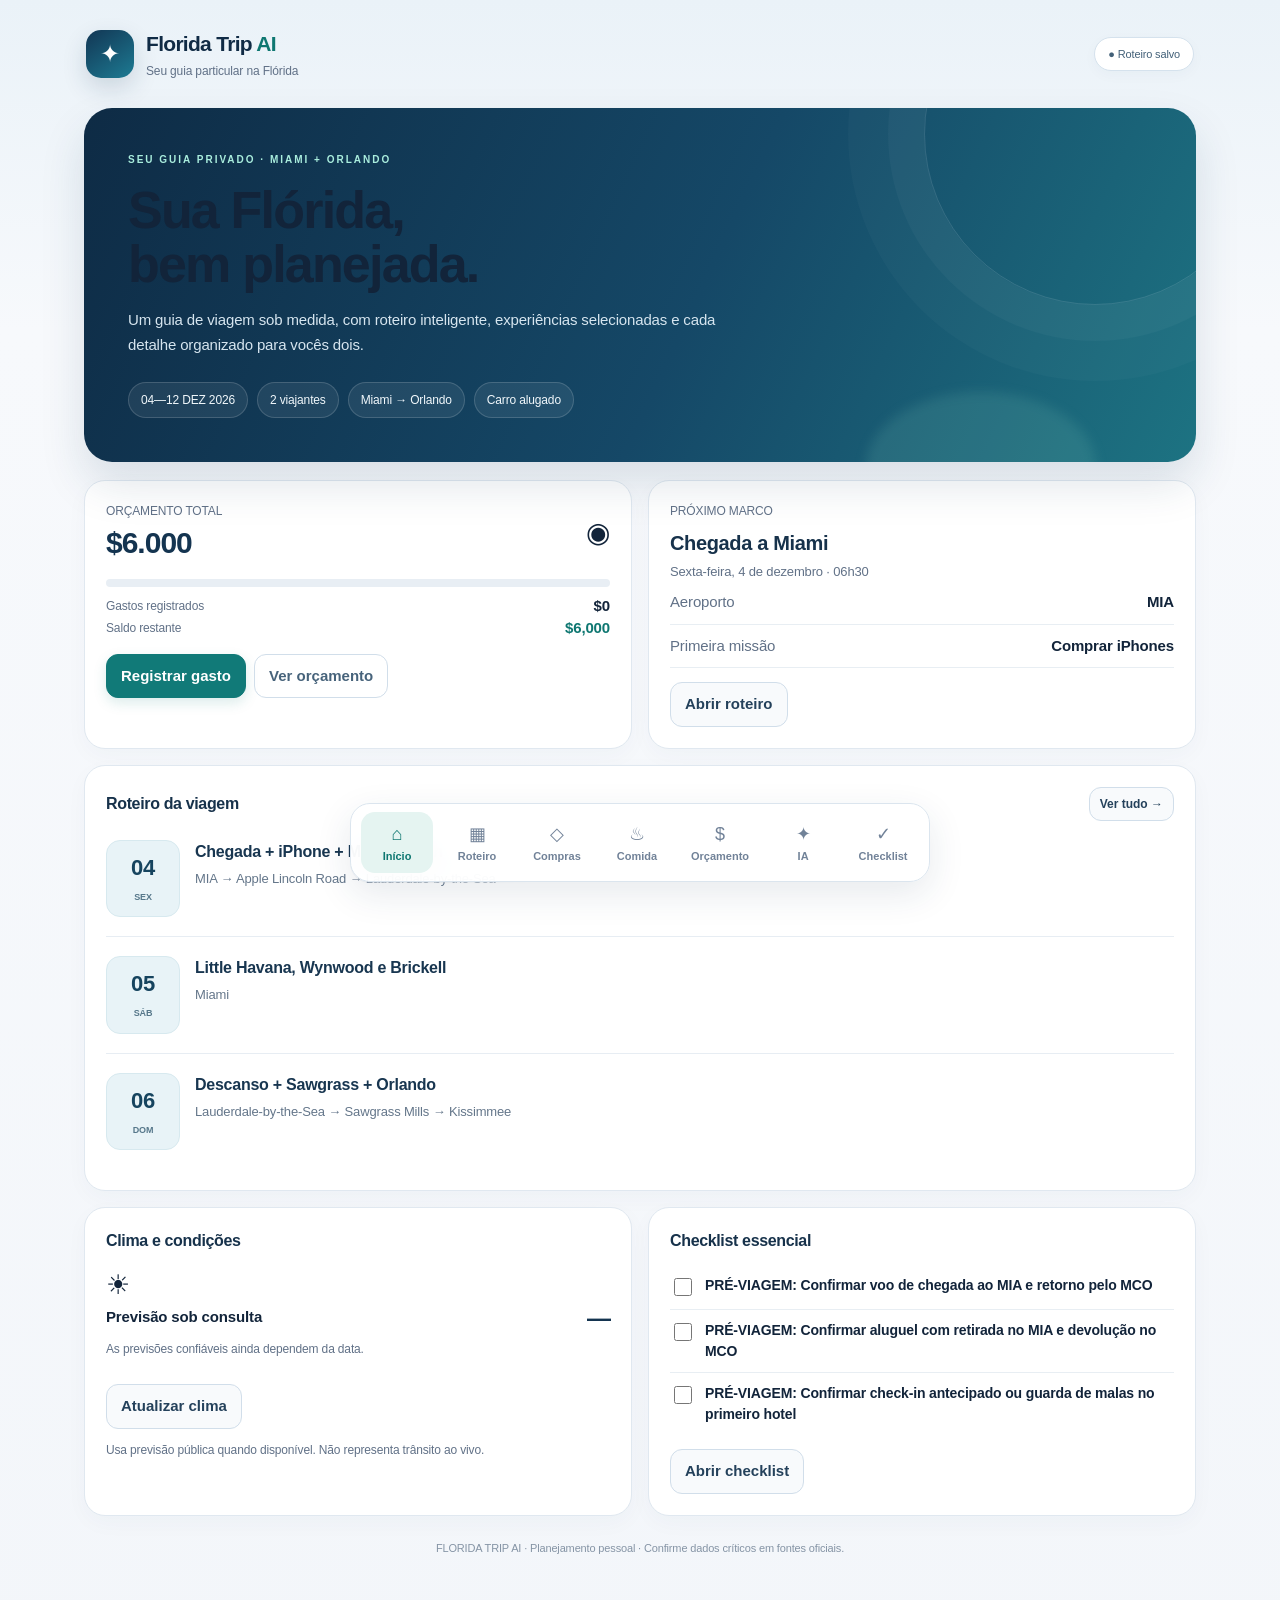
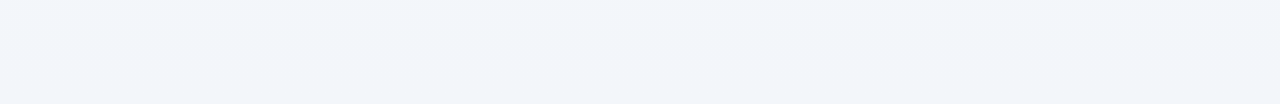
==== commit 5bbeca33: "Corrige erro de sintaxe que quebrava o app e mais 5 bugs - index.html: escapa as aspas no texto de i" ====
--- a/index.html
+++ b/index.html
@@ -34,7 +34,7 @@
 :root{
  --bg:#f3f6fa;--panel:#ffffff;--panel2:#f8fafc;--line:#dce5ef;
  --text:#12243a;--muted:#617187;--blue:#2474a6;--mint:#9ce5d0;
- --gold:#e5b65d;--danger:#b94848;--radius:22px;
+ --gold:#e5b65d;--danger:#b94848;--radius:22px;--teal:#0e7771;
 }
 html{background:var(--bg);scroll-behavior:smooth}
 body{background:linear-gradient(180deg,#eaf2f8 0,#f7f9fc 330px,#f3f6fa 100%);color:var(--text);font-family:Inter,-apple-system,BlinkMacSystemFont,"Segoe UI",sans-serif;letter-spacing:-.01em}
@@ -125,7 +125,7 @@
 <body>
 <div class="app">
 <header class="top">
- <div class="brand"><div class="logo">✦</div><div><h1>Florida Trip <span style="color:var(--mint)">AI</span></h1><p>Seu guia particular na Flórida</p></div></div>
+ <div class="brand"><div class="logo">✦</div><div><h1>Florida Trip <span style="color:var(--teal)">AI</span></h1><p>Seu guia particular na Flórida</p></div></div>
  <div class="pill" id="offlinePill">● Roteiro salvo</div>
 </header>
 <div id="home" class="section active">
@@ -140,7 +140,7 @@
    <div class="metric-row"><div><div class="small">ORÇAMENTO TOTAL</div><div class="big" id="totalBudget">$6.000</div></div><div style="font-size:28px">◉</div></div>
    <div class="progress"><span id="budgetBar"></span></div>
    <div class="metric-row"><span class="small">Gastos registrados</span><strong id="spent">$0</strong></div>
-   <div class="metric-row"><span class="small">Saldo restante</span><strong id="remaining" style="color:var(--mint)">$6.000</strong></div>
+   <div class="metric-row"><span class="small">Saldo restante</span><strong id="remaining" style="color:var(--teal)">$6.000</strong></div>
    <div class="actions"><button class="btn primary" onclick="go('budget')">Registrar gasto</button><button class="btn ghost" onclick="go('budget')">Ver orçamento</button></div>
   </article>
   <article class="card">
@@ -280,21 +280,32 @@
 function money(n){return "$"+Number(n).toLocaleString("en-US",{minimumFractionDigits:0,maximumFractionDigits:2})}
 function toast(s){const t=document.getElementById("toast");t.textContent=s;t.classList.remove("hidden");setTimeout(()=>t.classList.add("hidden"),2400)}
 function go(id){document.querySelectorAll(".section").forEach(x=>x.classList.toggle("active",x.id===id));document.querySelectorAll(".nav button").forEach(x=>x.classList.toggle("active",x.dataset.tab===id));window.scrollTo({top:0,behavior:"smooth"});if(id==="itinerary")renderDays()}
-function renderDays(){document.getElementById("days").innerHTML=itinerary.map((d,i)=>`<div class="day" style="display:grid;grid-template-columns:63px 1fr;gap:12px;padding:16px 0;border-bottom:1px solid var(--line)"><div class="datebox"><strong>${d.date}</strong><span>${d.dow} · DEZ</span></div><div><h4>${escapeHtml(d.title)}</h4><p><b style="color:#dce8f7">${escapeHtml(d.where)}</b><br>${escapeHtml(d.desc)}</p>${d.tags.map(t=>`<span class="tag">${escapeHtml(t)}</span>`).join("")}<div class="actions"><button class="btn primary" type="button" onclick="showDay(${i})">Abrir página do dia →</button><button class="btn" type="button" onclick="editDay(${i})">Editar dia</button></div></div></div>`).join("")}
-function renderUpcoming(){document.getElementById("upcoming").innerHTML=itinerary.slice(0,3).map(d=>`<div class="day"><div class="datebox"><strong>${d.date}</strong><span>${d.dow}</span></div><div><h4>${d.title}</h4><p>${d.where}</p></div></div>`).join("")}
+function renderDays(){document.getElementById("days").innerHTML=itinerary.map((d,i)=>`<div class="day" style="display:grid;grid-template-columns:63px 1fr;gap:12px;padding:16px 0;border-bottom:1px solid var(--line)"><div class="datebox"><strong>${escapeHtml(d.date)}</strong><span>${escapeHtml(d.dow)} · DEZ</span></div><div><h4>${escapeHtml(d.title)}</h4><p><b style="color:var(--text)">${escapeHtml(d.where)}</b><br>${escapeHtml(d.desc)}</p>${d.tags.map(t=>`<span class="tag">${escapeHtml(t)}</span>`).join("")}<div class="actions"><button class="btn primary" type="button" onclick="showDay(${i})">Abrir página do dia →</button><button class="btn" type="button" onclick="editDay(${i})">Editar dia</button></div></div></div>`).join("")}
+function renderUpcoming(){document.getElementById("upcoming").innerHTML=itinerary.slice(0,3).map(d=>`<div class="day"><div class="datebox"><strong>${escapeHtml(d.date)}</strong><span>${escapeHtml(d.dow)}</span></div><div><h4>${escapeHtml(d.title)}</h4><p>${escapeHtml(d.where)}</p></div></div>`).join("")}
 function renderBudget(){const spent=state.expenses.reduce((a,e)=>a+Number(e.amount),0),left=state.budget-spent,p=Math.min(100,spent/state.budget*100);["spent","budgetSpent"].forEach(id=>document.getElementById(id).textContent=money(spent));["remaining","budgetRemaining"].forEach(id=>document.getElementById(id).textContent=money(left));["budgetBar","budgetBar2"].forEach(id=>document.getElementById(id).style.width=p+"%");document.getElementById("expenses").innerHTML=state.expenses.length?state.expenses.map((e,i)=>`<div class="moneyline"><div><strong>${escapeHtml(e.name)}</strong><br><span>${escapeHtml(e.category)}</span></div><div style="text-align:right"><strong>${money(e.amount)}</strong><br><button class="btn smallbtn" onclick="deleteExpense(${i})">Remover</button></div></div>`).join(""):'<div class="empty">Nenhuma despesa registrada ainda.</div>'}
 function deleteExpense(i){state.expenses.splice(i,1);save();toast("Despesa removida")}
 document.getElementById("expenseForm").addEventListener("submit",e=>{e.preventDefault();state.expenses.push({name:document.getElementById("expenseName").value,amount:Number(document.getElementById("expenseAmount").value),category:document.getElementById("expenseCategory").value});e.target.reset();save();toast("Despesa registrada")});
-function renderShopping(){document.getElementById("shoppingList").innerHTML=state.shopping.map((s,i)=>`<div class="listitem"><input type="checkbox" ${state.checks["shop"+i]?"checked":""} onchange="toggleShop(${i},this.checked)"><div class="desc"><strong>${escapeHtml(s)}</strong><small>Marque quando comprar</small></div><button class="btn smallbtn" onclick="removeShop(${i})">×</button></div>`).join("")}
-function toggleShop(i,v){state.checks["shop"+i]=v;save()}
-function removeShop(i){state.shopping.splice(i,1);save()}
+function renderShopping(){document.getElementById("shoppingList").innerHTML=state.shopping.map((s,i)=>`<div class="listitem"><input type="checkbox" ${state.checks[sk(i)]?"checked":""} onchange="toggleShop(${i},this.checked)"><div class="desc"><strong>${escapeHtml(s)}</strong><small>Marque quando comprar</small></div><button class="btn smallbtn" onclick="removeShop(${i})">×</button></div>`).join("")}
+function toggleShop(i,v){state.checks[sk(i)]=v;save()}
+function removeShop(i){delete state.checks[sk(i)];state.shopping.splice(i,1);save()}
 document.getElementById("shoppingForm").addEventListener("submit",e=>{e.preventDefault();state.shopping.push(document.getElementById("shoppingInput").value.trim());document.getElementById("shoppingInput").value="";save()});
+// As marcações ficam presas ao TEXTO do item (e não à posição), assim remover um item
+// da lista ou a IA reescrever o checklist não troca nem apaga o que já foi marcado.
+function ck(i){return "c:"+checklistItems[i]}
+function sk(i){return "shop:"+state.shopping[i]}
+function migrateChecks(){
+ let changed=false;
+ const has=k=>Object.prototype.hasOwnProperty.call(state.checks,k);
+ state.shopping.forEach((s,i)=>{const o="shop"+i;if(has(o)){if(state.checks[o])state.checks["shop:"+s]=true;delete state.checks[o];changed=true}});
+ checklistItems.forEach((s,i)=>{const o="c"+i;if(has(o)){if(state.checks[o])state.checks["c:"+s]=true;delete state.checks[o];changed=true}});
+ if(changed){try{localStorage.setItem("floridaTripAI_v1",JSON.stringify(state))}catch(e){}}
+}
 let checklistView="pre";
 function setChecklistView(v){checklistView=v;renderChecks()}
 function itemGroup(s){return s.startsWith("PARQUE:")?"parks":s.startsWith("COMPRAS:")?"shop":"pre"}
-function renderChecks(){const filtered=checklistItems.map((s,i)=>({s,i})).filter(x=>itemGroup(x.s)===checklistView);document.getElementById("fullChecklist").innerHTML=filtered.map(({s,i})=>`<div class="listitem"><input type="checkbox" ${state.checks["c"+i]?"checked":""} onchange="toggleCheck(${i},this.checked)"><div class="desc"><strong>${s.replace(/^(PARQUE:|COMPRAS:)\s*/,"")}</strong></div></div>`).join("");let done=checklistItems.filter((_,i)=>state.checks["c"+i]).length;document.getElementById("checkCount").textContent=done+"/"+checklistItems.length;document.getElementById("checkBar").style.width=done/checklistItems.length*100+"%";document.getElementById("miniChecklist").innerHTML=checklistItems.slice(0,3).map((s,i)=>`<div class="listitem"><input type="checkbox" ${state.checks["c"+i]?"checked":""} onchange="toggleCheck(${i},this.checked)"><div class="desc"><strong>${s}</strong></div></div>`).join("")}
-function toggleCheck(i,v){state.checks["c"+i]=v;save()}
-function resetChecklist(){checklistItems.forEach((_,i)=>delete state.checks["c"+i]);save();toast("Checklist desmarcado")}
+function renderChecks(){const filtered=checklistItems.map((s,i)=>({s,i})).filter(x=>itemGroup(x.s)===checklistView);document.getElementById("fullChecklist").innerHTML=filtered.map(({s,i})=>`<div class="listitem"><input type="checkbox" ${state.checks[ck(i)]?"checked":""} onchange="toggleCheck(${i},this.checked)"><div class="desc"><strong>${escapeHtml(s.replace(/^(PARQUE:|COMPRAS:)\s*/,""))}</strong></div></div>`).join("");let done=checklistItems.filter((_,i)=>state.checks[ck(i)]).length;document.getElementById("checkCount").textContent=done+"/"+checklistItems.length;document.getElementById("checkBar").style.width=done/checklistItems.length*100+"%";document.getElementById("miniChecklist").innerHTML=checklistItems.slice(0,3).map((s,i)=>`<div class="listitem"><input type="checkbox" ${state.checks[ck(i)]?"checked":""} onchange="toggleCheck(${i},this.checked)"><div class="desc"><strong>${escapeHtml(s)}</strong></div></div>`).join("")}
+function toggleCheck(i,v){state.checks[ck(i)]=v;save()}
+function resetChecklist(){checklistItems.forEach((_,i)=>delete state.checks[ck(i)]);save();toast("Checklist desmarcado")}
 function escapeHtml(s){return String(s).replace(/[&<>"']/g,c=>({"&":"&amp;","<":"&lt;",">":"&gt;",'"':"&quot;","'":"&#39;"}[c]))}
 async function loadWeather(){const title=document.getElementById("weatherTitle"),desc=document.getElementById("weatherDesc"),temp=document.getElementById("weatherTemp");title.textContent="Consultando…";try{const r=await fetch("https://api.open-meteo.com/v1/forecast?latitude=28.2920&longitude=-81.4076&current=temperature_2m,apparent_temperature,precipitation,weather_code&daily=temperature_2m_max,temperature_2m_min,precipitation_probability_max&timezone=America%2FNew_York&forecast_days=7");if(!r.ok)throw Error("API");const d=await r.json();const w=d.current;temp.textContent=Math.round(w.temperature_2m)+"°C";title.textContent="Kissimmee agora";desc.textContent="Sensação "+Math.round(w.apparent_temperature)+"°C · precipitação "+w.precipitation+" mm. Dados atuais; não é previsão para dezembro.";toast("Clima atualizado")}catch(e){title.textContent="Dados indisponíveis";desc.textContent="Verifique a conexão ou consulte uma fonte meteorológica perto da data.";temp.textContent="—"}}
 function exportData(){const blob=new Blob([JSON.stringify({itinerary,state},null,2)],{type:"application/json"}),url=URL.createObjectURL(blob),a=document.createElement("a");a.href=url;a.download="florida-trip-ai-dados.json";a.click();URL.revokeObjectURL(url)}
@@ -389,12 +400,18 @@
  document.getElementById("modalDayEyebrow").textContent="PLANO DO DIA · "+d.date+"/12/2026";
  document.getElementById("modalDayTitle").textContent=d.title;
  document.getElementById("modalDayWhere").textContent=d.where;
- const schedule=plan.schedule.map(x=>`<div class="plan-block"><div class="plan-time">${x[0]}</div><h4>${x[1]}</h4><p>${x[2]}</p></div>`).join("");
- const alts=plan.alternatives.map(x=>`<div class="option-box"><h4>${x[0]}</h4><p class="muted" style="margin:0;font-size:13px">${x[1]}</p></div>`).join("");
- document.getElementById("modalDayContent").innerHTML=`<p class="muted">${d.desc}</p><div class="actions"><button class="btn primary" onclick="go('assistant');document.getElementById('aiLocation').value='${d.date}/12/2026 — ${d.title}';document.getElementById('aiQuestion').focus();closeDayModal()">Perguntar à IA sobre este dia</button><button class="btn" onclick="window.print()">Imprimir plano</button></div><h3 style="margin-top:22px">Roteiro sugerido por horário</h3>${schedule}<h3 style="margin-top:22px">Alternativas e planos B</h3>${alts}<div class="notice">Os horários são uma proposta de planejamento, não reservas. Confirme funcionamento, ingressos, trânsito, filas e regras oficiais perto da viagem.</div><div class="modal-actions"><button class="btn primary" onclick="closeDayModal()">Concluir e voltar ao roteiro</button><button class="btn ghost" onclick="showDay(${(i+1)%itinerary.length})">Próximo dia →</button></div>`;
+ const schedule=plan.schedule.map(x=>`<div class="plan-block"><div class="plan-time">${escapeHtml(x[0])}</div><h4>${escapeHtml(x[1])}</h4><p>${escapeHtml(x[2])}</p></div>`).join("");
+ const alts=plan.alternatives.map(x=>`<div class="option-box"><h4>${escapeHtml(x[0])}</h4><p class="muted" style="margin:0;font-size:13px">${escapeHtml(x[1])}</p></div>`).join("");
+ document.getElementById("modalDayContent").innerHTML=`<p class="muted">${escapeHtml(d.desc)}</p><div class="actions"><button class="btn primary" onclick="askAIAboutDay(${i})">Perguntar à IA sobre este dia</button><button class="btn" onclick="window.print()">Imprimir plano</button></div><h3 style="margin-top:22px">Roteiro sugerido por horário</h3>${schedule}<h3 style="margin-top:22px">Alternativas e planos B</h3>${alts}<div class="notice">Os horários são uma proposta de planejamento, não reservas. Confirme funcionamento, ingressos, trânsito, filas e regras oficiais perto da viagem.</div><div class="modal-actions"><button class="btn primary" onclick="closeDayModal()">Concluir e voltar ao roteiro</button><button class="btn ghost" onclick="showDay(${(i+1)%itinerary.length})">Próximo dia →</button></div>`;
  modal.classList.add("open");document.body.style.overflow="hidden";
 }
 function closeDayModal(){document.getElementById("dayModal").classList.remove("open");document.body.style.overflow=""}
+function askAIAboutDay(i){
+ const d=itinerary[i];
+ closeDayModal();go("assistant");
+ document.getElementById("aiLocation").value=d.date+"/12/2026 — "+d.title;
+ document.getElementById("aiQuestion").focus();
+}
 document.addEventListener("keydown",e=>{if(e.key==="Escape")closeDayModal()});
 function closeDay(){const box=document.getElementById("dayDetail");box.classList.add("hidden");box.style.display="none"}
 const ORIGINAL_CHECKLIST_ITEMS = JSON.parse(JSON.stringify(checklistItems));
@@ -470,7 +487,7 @@
  try{
   const payload={
    model:"gpt-4.1-mini",
-   instructions:"Você é o planejador do Florida Trip AI. Edite o roteiro de uma viagem de 2 adultos à Flórida de 4 a 12 de dezembro de 2026. Preserve as informações que o usuário não pediu para mudar. Não invente reservas, ingressos comprados ou horários confirmados. Return valid json only. Retorne SOMENTE um objeto JSON válido com as chaves summary, itinerary, dayPlans e checklistItems. summary deve resumir as mudanças em português. itinerary deve ter exatamente 9 objetos, na mesma ordem das datas, cada um com date (string dia do mês), dow (dia da semana abreviado em português), title, where, desc e tags (array de strings). dayPlans deve ter exatamente 9 objetos, um por dia e na mesma ordem, cada um com schedule (array de arrays de 3 strings: horário, título, descrição) e alternatives (array de arrays de 2 strings: nome da alternativa, descrição). Mantenha coerência entre itinerary e dayPlans. Se o pedido alterar um dia, atualize tanto o resumo desse dia quanto seu plano detalhado. Preserve datas e compromissos fixos salvo se o usuário pedir para mudá-los. checklistItems deve ser um array de strings com checklist completo e organizado por categorias, usando prefixos como "PRÉ-VIAGEM:", "DOCUMENTOS:", "ROUPAS:", "ELETRÔNICOS:", "SAÚDE:", "CARRO:", "PARQUES:" e "COMPRAS:". Inclua documentos, roupas e itens pessoais quando o pedido tratar do checklist. Preserve itens já existentes que continuem relevantes e acrescente os necessários. Se o pedido não pedir alteração do checklist, mantenha exatamente a lista recebida. Evite afirmar informações atuais não fornecidas como confirmadas."
+   instructions:"Você é o planejador do Florida Trip AI. Edite o roteiro de uma viagem de 2 adultos à Flórida de 4 a 12 de dezembro de 2026. Preserve as informações que o usuário não pediu para mudar. Não invente reservas, ingressos comprados ou horários confirmados. Return valid json only. Retorne SOMENTE um objeto JSON válido com as chaves summary, itinerary, dayPlans e checklistItems. summary deve resumir as mudanças em português. itinerary deve ter exatamente 9 objetos, na mesma ordem das datas, cada um com date (string dia do mês), dow (dia da semana abreviado em português), title, where, desc e tags (array de strings). dayPlans deve ter exatamente 9 objetos, um por dia e na mesma ordem, cada um com schedule (array de arrays de 3 strings: horário, título, descrição) e alternatives (array de arrays de 2 strings: nome da alternativa, descrição). Mantenha coerência entre itinerary e dayPlans. Se o pedido alterar um dia, atualize tanto o resumo desse dia quanto seu plano detalhado. Preserve datas e compromissos fixos salvo se o usuário pedir para mudá-los. checklistItems deve ser um array de strings com checklist completo e organizado por categorias, usando prefixos como \"PRÉ-VIAGEM:\", \"DOCUMENTOS:\", \"ROUPAS:\", \"ELETRÔNICOS:\", \"SAÚDE:\", \"CARRO:\", \"PARQUES:\" e \"COMPRAS:\". Inclua documentos, roupas e itens pessoais quando o pedido tratar do checklist. Preserve itens já existentes que continuem relevantes e acrescente os necessários. Se o pedido não pedir alteração do checklist, mantenha exatamente a lista recebida. Evite afirmar informações atuais não fornecidas como confirmadas."
    ,input:JSON.stringify({instrucao_de_formato:"Retorne o resultado como um objeto JSON válido. A palavra JSON indica o formato obrigatório da resposta.",pedido_do_usuario:command,roteiro_atual:itinerary,planos_detalhados_atuais:dayPlans,checklist_atual:checklistItems}),
    text:{format:{type:"json_object"}}
   };
@@ -489,7 +506,7 @@
 function applyAIItineraryEdit(){
  if(!pendingItineraryEdit)return;
  itinerary=pendingItineraryEdit.itinerary;dayPlans=pendingItineraryEdit.dayPlans;
- if(JSON.stringify(checklistItems)!==JSON.stringify(pendingItineraryEdit.checklistItems)){checklistItems=pendingItineraryEdit.checklistItems;Object.keys(state.checks).filter(k=>k.startsWith("c")).forEach(k=>delete state.checks[k]);localStorage.setItem("floridaTripAI_checklistItems_v1",JSON.stringify(checklistItems));save()}
+ if(JSON.stringify(checklistItems)!==JSON.stringify(pendingItineraryEdit.checklistItems)){checklistItems=pendingItineraryEdit.checklistItems;localStorage.setItem("floridaTripAI_checklistItems_v1",JSON.stringify(checklistItems));save()}
  saveItinerary();pendingItineraryEdit=null;
  document.getElementById("aiEditPreview").classList.add("hidden");
  document.getElementById("aiEditStatus").textContent="Roteiro atualizado e salvo neste navegador.";
@@ -500,8 +517,9 @@
 async function copyAIPrompt(){const p=makeAIPrompt();const box=document.getElementById("aiPromptPreview");box.textContent=p;box.classList.remove("hidden");try{await navigator.clipboard.writeText(p);toast("Pedido copiado; cole no ChatGPT")}catch(e){toast("Pedido exibido abaixo para copiar manualmente")}}
 
 loadSavedItinerary();
+migrateChecks();
 renderDays();renderUpcoming();renderBudget();renderShopping();renderChecks();
 updateApiKeyStatus();
-if("serviceWorker" in navigator && location.protocol.startsWith("http"))navigator.serviceWorker.register("./sw.js?v=8").catch(()=>{});
+if("serviceWorker" in navigator && location.protocol.startsWith("http"))navigator.serviceWorker.register("./sw.js?v=9").catch(()=>{});
 </script>
 </body></html>
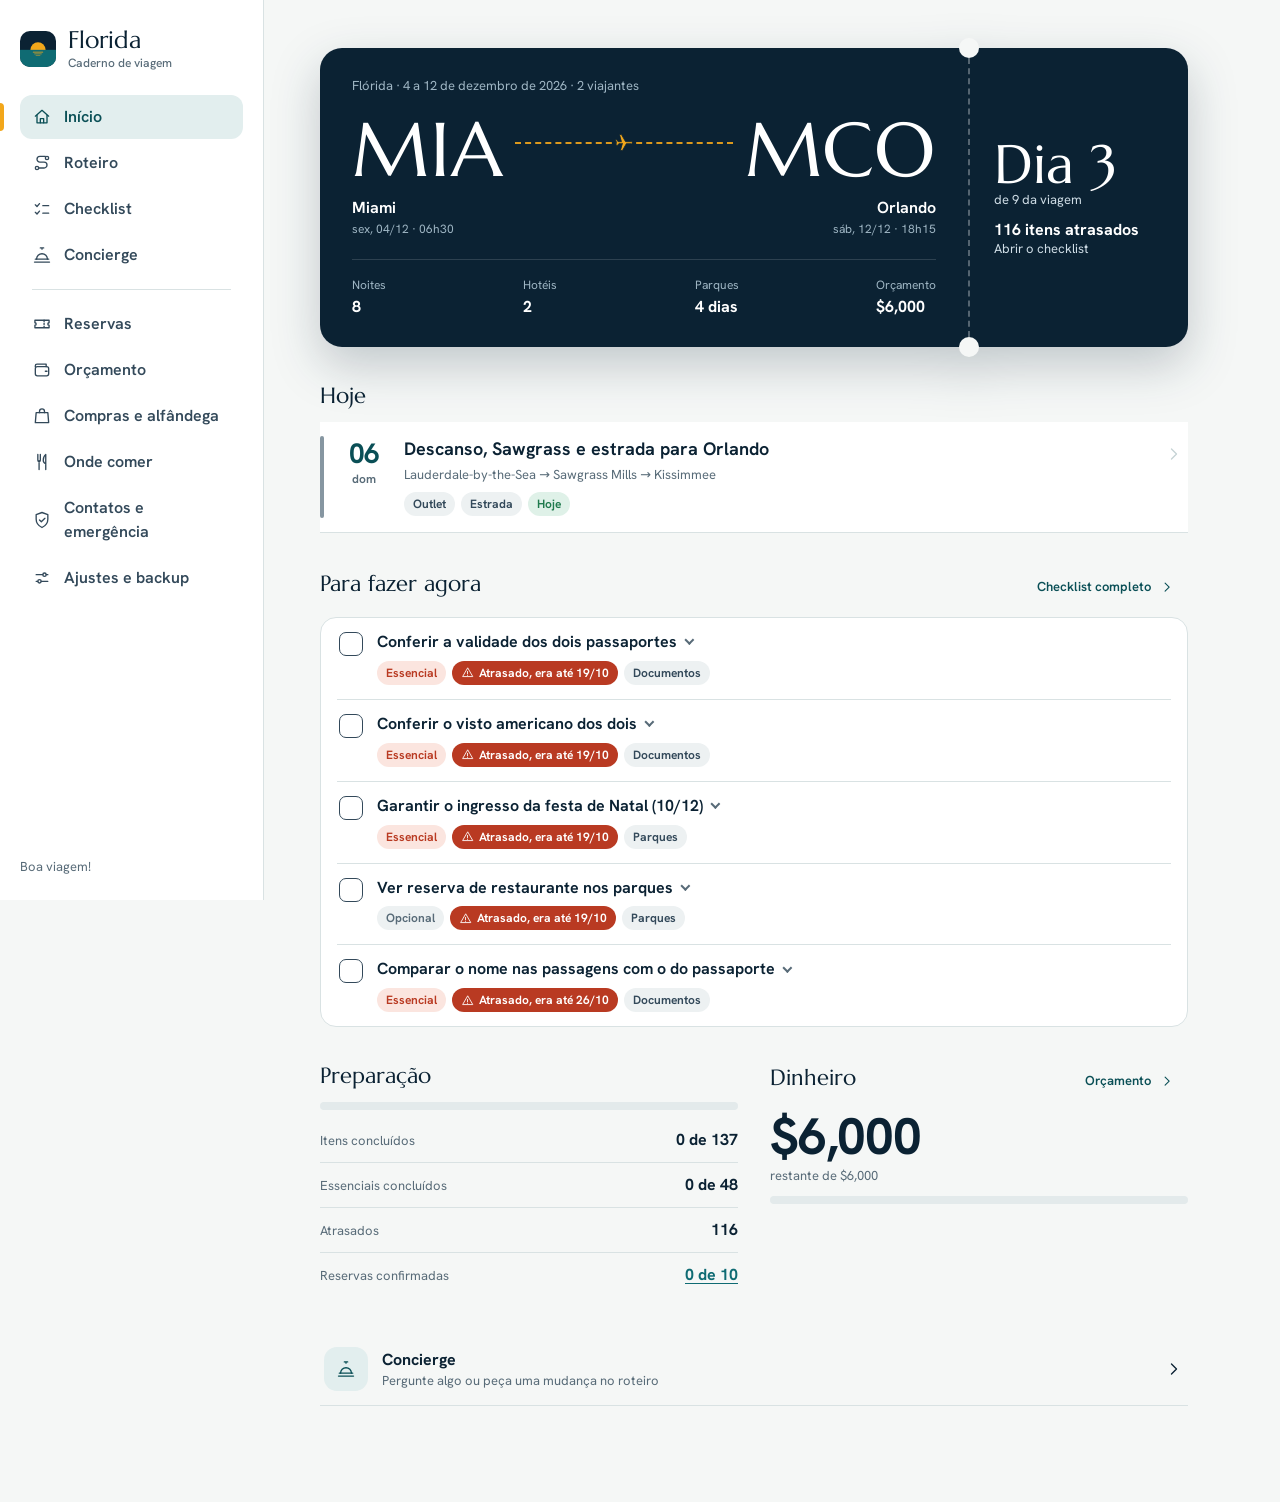
==== commit 77607a1a: "Redesenha o guia: checklist profissional, visual de agência e concierge de IA claro - Checklist de 1" ====
--- a/index.html
+++ b/index.html
@@ -3,523 +3,97 @@
 <head>
 <meta charset="utf-8">
 <meta name="viewport" content="width=device-width, initial-scale=1, viewport-fit=cover">
-<meta name="theme-color" content="#123f51">
-<meta name="description" content="Seu guia inteligente para a viagem à Flórida: roteiro, parques, compras, alimentação e orçamento.">
+<meta name="theme-color" content="#F5F7F6">
+<meta name="description" content="Caderno de viagem à Flórida: roteiro dia a dia, checklist completo, reservas, orçamento e concierge com IA.">
+<meta name="apple-mobile-web-app-capable" content="yes">
+<meta name="mobile-web-app-capable" content="yes">
+<meta name="apple-mobile-web-app-status-bar-style" content="default">
+<meta name="apple-mobile-web-app-title" content="Florida">
 <link rel="manifest" href="manifest.webmanifest">
 <link rel="icon" href="icon.svg" type="image/svg+xml">
-<title>Florida Trip Guide</title>
-<style>
-:root{--bg:#0b1220;--panel:#121d30;--panel2:#17253b;--line:#263750;--text:#f3f6fb;--muted:#a7b5c9;--blue:#83b7ff;--mint:#87e1c1;--gold:#f6cb78;--danger:#ff9b9b;--radius:20px}
-*{box-sizing:border-box}html{background:var(--bg);scroll-behavior:smooth}body{margin:0;background:radial-gradient(1000px 550px at 90% -10%,#203a5c 0%,transparent 60%),var(--bg);color:var(--text);font:15px/1.5 -apple-system,BlinkMacSystemFont,"Segoe UI",sans-serif;padding-bottom:calc(86px + env(safe-area-inset-bottom))}
-button,input,select,textarea{font:inherit}button{cursor:pointer}.app{max-width:1040px;margin:auto;padding:20px 16px 30px}.top{display:flex;align-items:center;justify-content:space-between;gap:12px;margin:8px 0 24px}.brand{display:flex;gap:12px;align-items:center}.logo{width:48px;height:48px;border-radius:16px;background:linear-gradient(145deg,#8ac7ff,#75e2c4);display:grid;place-items:center;color:#102039;font-size:24px;box-shadow:0 8px 24px #0003}.brand h1{font-size:19px;letter-spacing:-.4px;margin:0}.brand p{margin:2px 0 0;color:var(--muted);font-size:12px}.pill{border:1px solid #36506c;border-radius:999px;padding:7px 10px;color:#c9ddf5;font-size:11px;white-space:nowrap}
-.hero{background:linear-gradient(135deg,#1b3452,#142238 65%,#172f43);border:1px solid #344b68;border-radius:26px;padding:23px;position:relative;overflow:hidden}.eyebrow{color:var(--mint);font-size:11px;letter-spacing:1.8px;text-transform:uppercase;font-weight:800}.hero h2{font-size:clamp(27px,5vw,42px);letter-spacing:-1.2px;line-height:1.08;margin:12px 0}.hero p{color:#c0cee0;max-width:560px;margin:0}.hero-meta{display:flex;gap:8px;flex-wrap:wrap;margin-top:18px}.chip{background:#ffffff0e;border:1px solid #ffffff20;border-radius:999px;padding:7px 10px;font-size:12px;color:#e5eef9}
-.grid{display:grid;grid-template-columns:repeat(12,minmax(0,1fr));gap:14px;margin-top:16px}.card{grid-column:span 6;background:linear-gradient(180deg,#142137,#101a2b);border:1px solid var(--line);border-radius:var(--radius);padding:18px;min-width:0}.card.full{grid-column:span 12}.card.third{grid-column:span 4}.card h3{margin:0 0 12px;font-size:16px;letter-spacing:-.2px}.muted{color:var(--muted)}.big{font-size:30px;font-weight:750;letter-spacing:-1px}.small{font-size:12px;color:var(--muted)}.metric-row{display:flex;justify-content:space-between;align-items:center;gap:12px}.progress{height:7px;border-radius:99px;background:#25364c;overflow:hidden;margin:14px 0 8px}.progress span{height:100%;display:block;background:linear-gradient(90deg,var(--blue),var(--mint));width:0;transition:width .2s}.actions{display:flex;gap:8px;flex-wrap:wrap;margin-top:14px}.btn{border:1px solid #3a506c;background:#1d3049;color:var(--text);border-radius:12px;padding:10px 13px;font-weight:650}.btn.primary{background:var(--mint);border-color:var(--mint);color:#102235}.btn.ghost{background:transparent}.btn.smallbtn{padding:7px 10px;font-size:12px}.field{width:100%;background:#0b1423;border:1px solid #31445e;color:var(--text);border-radius:11px;padding:11px;outline:none}.field:focus{border-color:var(--blue)}.fieldlabel{display:block;font-size:12px;color:var(--muted);margin:9px 0 5px}.two{display:grid;grid-template-columns:1fr 1fr;gap:10px}.nav{overflow-x:auto;position:fixed;z-index:5;bottom:0;left:0;right:0;padding:9px 10px calc(9px + env(safe-area-inset-bottom));background:#0c1422ed;backdrop-filter:blur(18px);border-top:1px solid #27364a;display:flex;justify-content:center;gap:4px}.nav button{flex:0 0 auto;min-width:66px;max-width:160px;border:0;background:transparent;color:#96a8c0;padding:8px 4px;border-radius:12px;font-size:11px}.nav button b{display:block;font-size:19px;font-weight:500}.nav button.active{background:#1a2a41;color:var(--mint)}.section{display:none}.section.active{display:block}.day{padding:13px 0;border-bottom:1px solid #27364a;display:grid;grid-template-columns:74px 1fr;gap:12px}.day:last-child{border-bottom:0}.datebox{border-radius:13px;background:#1c3049;text-align:center;padding:8px 4px;height:max-content}.datebox strong{display:block;font-size:19px}.datebox span{font-size:10px;color:#b4c6dc;text-transform:uppercase}.day h4{margin:0 0 4px;font-size:15px}.day p{margin:0;color:var(--muted);font-size:13px}.tag{display:inline-block;font-size:10px;border-radius:6px;background:#203a53;color:#aee9d8;padding:3px 6px;margin:6px 4px 0 0}.listitem{display:flex;align-items:flex-start;gap:10px;padding:10px 0;border-bottom:1px solid #26354a}.listitem:last-child{border:0}.listitem input[type=checkbox]{accent-color:var(--mint);width:18px;height:18px;margin-top:3px}.listitem .desc{flex:1}.listitem strong{display:block;font-size:14px}.listitem small{display:block;color:var(--muted);font-size:12px;margin-top:2px}.food{display:flex;gap:12px;padding:13px 0;border-bottom:1px solid #27364a}.food:last-child{border:0}.foodicon{width:43px;height:43px;flex:0 0 43px;background:#20334c;border-radius:13px;display:grid;place-items:center;font-size:21px}.food h4{margin:0;font-size:14px}.food p{margin:3px 0;color:var(--muted);font-size:12px}.moneyline{display:flex;justify-content:space-between;gap:12px;padding:10px 0;border-bottom:1px solid #26364b}.moneyline:last-child{border:0}.moneyline span{color:var(--muted)}.moneyline strong{font-variant-numeric:tabular-nums}.notice{background:#2a2b28;border:1px solid #62583b;color:#f8e4b5;border-radius:13px;padding:12px;font-size:12px;margin-top:12px}.empty{padding:20px;color:var(--muted);text-align:center}.hidden{display:none!important}.toast{position:fixed;top:15px;left:50%;transform:translateX(-50%);z-index:10;background:#e0fff3;color:#102b27;border-radius:12px;padding:10px 15px;box-shadow:0 8px 30px #0006;font-size:13px;max-width:90vw}.split{display:flex;gap:8px}.split>*{flex:1;min-width:0}.weathericon{font-size:27px}.footer{text-align:center;color:#6f8199;font-size:11px;padding:24px 0 6px}
-
-.day-modal{position:fixed;inset:0;z-index:30;background:#07101deF;display:none;overflow-y:auto;padding:18px 12px calc(24px + env(safe-area-inset-bottom));}
-.day-modal.open{display:block}
-.day-modal-inner{max-width:820px;margin:0 auto;background:linear-gradient(180deg,#142137,#0e192a);border:1px solid #344b68;border-radius:22px;padding:20px;min-height:70vh;box-shadow:0 24px 80px #0009}
-.day-modal-head{display:flex;justify-content:space-between;align-items:flex-start;gap:12px;position:sticky;top:-20px;background:#142137;padding:4px 0 12px;z-index:2;border-bottom:1px solid var(--line)}
-.day-modal-head h2{margin:4px 0;font-size:24px}
-.plan-block{padding:13px 0;border-bottom:1px solid var(--line)}
-.plan-block:last-child{border-bottom:0}
-.plan-time{font-weight:800;color:var(--mint);font-size:12px;letter-spacing:.4px}
-.plan-block h4{margin:3px 0;font-size:15px}
-.plan-block p{margin:4px 0;color:var(--muted);font-size:13px}
-.option-box{border:1px solid #31465f;background:#0e192a;border-radius:14px;padding:13px;margin-top:12px}
-.option-box h4{margin:0 0 7px}
-.modal-actions{display:flex;gap:8px;flex-wrap:wrap;margin-top:16px}
-@media(max-width:650px){.card,.card.third{grid-column:span 12}.hero{padding:20px}.app{padding:15px 12px 25px}.pill{font-size:10px}.two{grid-template-columns:1fr 1fr}.nav button{font-size:10px}.top{margin-bottom:17px}.day{grid-template-columns:63px 1fr}}
-
-/* Premium travel-guide redesign */
-:root{
- --bg:#f3f6fa;--panel:#ffffff;--panel2:#f8fafc;--line:#dce5ef;
- --text:#12243a;--muted:#617187;--blue:#2474a6;--mint:#9ce5d0;
- --gold:#e5b65d;--danger:#b94848;--radius:22px;--teal:#0e7771;
-}
-html{background:var(--bg);scroll-behavior:smooth}
-body{background:linear-gradient(180deg,#eaf2f8 0,#f7f9fc 330px,#f3f6fa 100%);color:var(--text);font-family:Inter,-apple-system,BlinkMacSystemFont,"Segoe UI",sans-serif;letter-spacing:-.01em}
-.app{max-width:1160px;padding:24px 24px 42px}
-.top{margin:4px 0 28px;padding:0 2px}
-.logo{background:linear-gradient(145deg,#123654,#1d7b93);color:white;border-radius:15px;box-shadow:0 10px 24px #12365428}
-.brand h1{font-size:21px;font-weight:800;letter-spacing:-.7px;color:#102b45}
-.brand p{font-size:12px;color:#718197}
-.pill{border:1px solid #d5e2ed;background:#fff;color:#426078;box-shadow:0 4px 14px #183c5b08;padding:8px 13px}
-.hero{background:linear-gradient(115deg,#0e2b45 0%,#154867 55%,#1d7382 100%);border:0;border-radius:28px;padding:clamp(26px,4vw,44px);box-shadow:0 22px 45px #143c5922;isolation:isolate}
-.hero:before{content:"";position:absolute;z-index:-1;width:340px;height:340px;right:-70px;top:-145px;border:1px solid #ffffff20;border-radius:50%;box-shadow:0 0 0 36px #ffffff08,0 0 0 76px #ffffff06}
-.hero:after{content:"";position:absolute;right:9%;bottom:-80px;width:230px;height:150px;border-radius:50%;background:#8ddbc522;filter:blur(6px);z-index:-1}
-.eyebrow{color:#168477;font-size:10px;letter-spacing:2px}
-.hero .eyebrow{color:#a9eddd}
-.hero h2{max-width:660px;font-size:clamp(32px,5.2vw,52px);font-weight:800;letter-spacing:-1.8px;line-height:1.04;margin:16px 0}
-.hero p{font-size:15px;line-height:1.7;color:#d6e5ef;max-width:590px}
-.hero-meta{gap:9px;margin-top:24px}
-.chip{background:#ffffff12;border:1px solid #ffffff28;border-radius:999px;padding:8px 12px;font-size:12px;color:#f0f7fb}
-.grid{gap:16px;margin-top:18px}
-.card{background:#fff;border:1px solid #e0e8f0;border-radius:21px;padding:21px;box-shadow:0 7px 22px #1c426108;transition:transform .18s ease,box-shadow .18s ease,border-color .18s ease}
-.card h3{color:#17324b;font-size:16px;font-weight:750;letter-spacing:-.35px}
-.card:hover{box-shadow:0 12px 30px #1c42610d;border-color:#cbdce9}
-.muted,.small,.brand p{color:var(--muted)}
-.big{color:#143450;font-weight:800}
-.progress{background:#e8eef4;height:8px}
-.progress span{background:linear-gradient(90deg,#1b7892,#70cbb6)}
-.btn{border:1px solid #d1deea;background:#f8fafc;color:#24415b;border-radius:12px;padding:10px 14px;font-weight:700;transition:transform .15s ease,box-shadow .15s ease,background .15s ease}
-.btn:hover{transform:translateY(-1px);box-shadow:0 5px 14px #12365413;background:#eef5f9}
-.btn.primary{background:#117a78;border-color:#117a78;color:#fff;box-shadow:0 5px 13px #117a7825}
-.btn.primary:hover{background:#0c6968}
-.btn.ghost{background:transparent;color:#47637b}
-.field{background:#fbfdff;border:1px solid #d4e0eb;color:#17324b;border-radius:12px;padding:12px 13px}
-.field::placeholder{color:#91a0b1}
-.field:focus{border-color:#3d9a9b;box-shadow:0 0 0 3px #3d9a9b1c}
-.fieldlabel{color:#516980;font-weight:650}
-.nav{background:#ffffffed;border-top:1px solid #dce5ed;box-shadow:0 -10px 28px #193a520d;backdrop-filter:blur(20px);gap:8px;padding:10px 12px calc(10px + env(safe-area-inset-bottom))}
-.nav button{color:#718298;border-radius:14px;min-width:72px;padding:9px 10px;font-weight:650;transition:background .15s ease,color .15s ease}
-.nav button b{font-size:18px}
-.nav button:hover{background:#f0f5f8;color:#24536c}
-.nav button.active{background:#e5f4f1;color:#0e7771}
-.day{padding:19px 0;border-bottom:1px solid #e7edf3;gap:15px}
-.datebox{background:#e8f3f7;color:#174d67;border:1px solid #d7e9ef;border-radius:14px;padding:10px 4px;min-width:62px}
-.datebox strong{font-size:22px;color:#16445f}
-.datebox span{color:#56778a;font-weight:750;font-size:9px}
-.day h4{font-size:16px;color:#183650;letter-spacing:-.25px}
-.day p{color:#64768a;line-height:1.65}
-.tag{background:#e8f5f1;color:#176c65;border:1px solid #d6eee7;border-radius:7px;font-weight:700;padding:4px 7px}
-.listitem{border-color:#e8eef3}
-.listitem input[type=checkbox]{accent-color:#16877d}
-.foodicon{background:#eaf4f5;color:#18576a}
-.moneyline{border-color:#e8eef3}
-.notice{background:#fff8e8;border:1px solid #f0dfb6;color:#765c24;border-radius:13px;line-height:1.55}
-.empty{color:#7b8da1}
-.toast{background:#123f51;color:#fff;box-shadow:0 12px 35px #0e2b4533}
-.footer{color:#8594a5}
-.day-modal{background:#0d2137d9;backdrop-filter:blur(8px)}
-.day-modal-inner{background:#fff;border:1px solid #d8e3ed;color:#17324b;box-shadow:0 24px 80px #061b2b55;border-radius:24px}
-.day-modal-head{background:#fff;border-color:#e1e9f0}
-.day-modal-head h2{color:#15344f}
-.plan-block{border-color:#e5edf3}
-.plan-time{color:#168477}
-.plan-block h4{color:#193953}
-.plan-block p{color:#64768a}
-.option-box{background:#f7fafc;border-color:#dce6ef}
-.option-box h4{color:#183650}
-#apiKeyStatus{background:#eef8f5;border-color:#cbe8df;color:#28675b}
-#aiEditStatus{overflow-wrap:anywhere}
-@media(min-width:900px){
- .nav{left:50%;right:auto;transform:translateX(-50%);bottom:18px;width:max-content;max-width:calc(100vw - 36px);border:1px solid #dbe5ee;border-radius:20px;padding:8px 10px;box-shadow:0 12px 36px #193a521b}
- body{padding-bottom:100px}
-}
-@media(max-width:650px){
- .app{padding:14px 12px 28px}
- .top{margin-bottom:18px}
- .hero{border-radius:23px;padding:25px 21px}
- .hero h2{font-size:35px;letter-spacing:-1.1px}
- .card{padding:17px;border-radius:18px}
- .nav{justify-content:flex-start;gap:2px}
- .nav button{min-width:59px;padding:8px 4px}
- .day{grid-template-columns:62px 1fr;gap:12px}
- .day-modal{padding:10px 8px calc(16px + env(safe-area-inset-bottom))}
- .day-modal-inner{padding:16px;border-radius:20px}
-}
-@media(prefers-reduced-motion:reduce){*,*:before,*:after{scroll-behavior:auto!important;transition:none!important}}
-
-</style>
+<link rel="apple-touch-icon" href="icons/icon-180.png">
+<link rel="preload" href="fonts/marcellus-latin-400-normal.woff2" as="font" type="font/woff2" crossorigin>
+<link rel="preload" href="fonts/hanken-grotesk-latin-wght-normal.woff2" as="font" type="font/woff2" crossorigin>
+<link rel="stylesheet" href="css/app.css">
+<title>Florida · Caderno de viagem</title>
 </head>
 <body>
-<div class="app">
-<header class="top">
- <div class="brand"><div class="logo">✦</div><div><h1>Florida Trip <span style="color:var(--teal)">AI</span></h1><p>Seu guia particular na Flórida</p></div></div>
- <div class="pill" id="offlinePill">● Roteiro salvo</div>
-</header>
-<div id="home" class="section active">
- <section class="hero">
-  <div class="eyebrow">SEU GUIA PRIVADO · MIAMI + ORLANDO</div>
-  <h2>Sua Flórida,<br>bem planejada.</h2>
-  <p>Um guia de viagem sob medida, com roteiro inteligente, experiências selecionadas e cada detalhe organizado para vocês dois.</p>
-  <div class="hero-meta"><span class="chip">04—12 DEZ 2026</span><span class="chip">2 viajantes</span><span class="chip">Miami → Orlando</span><span class="chip">Carro alugado</span></div>
- </section>
- <div class="grid">
-  <article class="card">
-   <div class="metric-row"><div><div class="small">ORÇAMENTO TOTAL</div><div class="big" id="totalBudget">$6.000</div></div><div style="font-size:28px">◉</div></div>
-   <div class="progress"><span id="budgetBar"></span></div>
-   <div class="metric-row"><span class="small">Gastos registrados</span><strong id="spent">$0</strong></div>
-   <div class="metric-row"><span class="small">Saldo restante</span><strong id="remaining" style="color:var(--teal)">$6.000</strong></div>
-   <div class="actions"><button class="btn primary" onclick="go('budget')">Registrar gasto</button><button class="btn ghost" onclick="go('budget')">Ver orçamento</button></div>
-  </article>
-  <article class="card">
-   <div class="small">PRÓXIMO MARCO</div><h3 style="font-size:20px;margin:8px 0 4px">Chegada a Miami</h3>
-   <p class="muted" style="font-size:13px;margin:0">Sexta-feira, 4 de dezembro · 06h30</p>
-   <div class="moneyline"><span>Aeroporto</span><strong>MIA</strong></div><div class="moneyline"><span>Primeira missão</span><strong>Comprar iPhones</strong></div>
-   <div class="actions"><button class="btn" onclick="go('itinerary')">Abrir roteiro</button></div>
-  </article>
-  <article class="card full">
-   <div class="metric-row"><h3 style="margin:0">Roteiro da viagem</h3><button class="btn smallbtn" onclick="go('itinerary')">Ver tudo →</button></div>
-   <div id="upcoming"></div>
-  </article>
-  <article class="card">
-   <h3>Clima e condições</h3>
-   <div class="metric-row"><div><div class="weathericon">☀︎</div><strong id="weatherTitle">Previsão sob consulta</strong><p class="small" id="weatherDesc">As previsões confiáveis ainda dependem da data.</p></div><div class="big" style="font-size:24px" id="weatherTemp">—</div></div>
-   <div class="actions"><button class="btn" onclick="loadWeather()">Atualizar clima</button></div>
-   <p class="small">Usa previsão pública quando disponível. Não representa trânsito ao vivo.</p>
-  </article>
-  <article class="card">
-   <h3>Checklist essencial</h3><div id="miniChecklist"></div>
-   <div class="actions"><button class="btn" onclick="go('checklist')">Abrir checklist</button></div>
-  </article>
- </div>
+<a class="skip" href="#view">Ir para o conteúdo</a>
+
+<svg width="0" height="0" style="position:absolute" aria-hidden="true" focusable="false">
+  <defs>
+    <symbol id="i-home" viewBox="0 0 24 24"><path d="M4 11 12 4l8 7"/><path d="M6 10v9h12v-9"/><path d="M10 19v-5h4v5"/></symbol>
+    <symbol id="i-route" viewBox="0 0 24 24"><circle cx="6" cy="18" r="2"/><circle cx="18" cy="6" r="2"/><path d="M8 18h6.5a3.5 3.5 0 0 0 0-7h-5a3.5 3.5 0 0 1 0-7H16"/></symbol>
+    <symbol id="i-checklist" viewBox="0 0 24 24"><path d="m4 7 2 2 3-3.5"/><path d="m4 16 2 2 3-3.5"/><path d="M13 8h7M13 17h7"/></symbol>
+    <symbol id="i-bell" viewBox="0 0 24 24"><path d="M12 5V3.5M10 3.5h4"/><path d="M5.5 17a6.5 6.5 0 0 1 13 0"/><path d="M4 17h16"/><path d="M3 20.5h18"/></symbol>
+    <symbol id="i-more" viewBox="0 0 24 24"><g fill="currentColor" stroke="none"><circle cx="5.5" cy="12" r="1.4"/><circle cx="12" cy="12" r="1.4"/><circle cx="18.5" cy="12" r="1.4"/></g></symbol>
+    <symbol id="i-passport" viewBox="0 0 24 24"><rect x="5" y="3" width="14" height="18" rx="2"/><circle cx="12" cy="10" r="3"/><path d="M9 17h6"/></symbol>
+    <symbol id="i-plane" viewBox="0 0 24 24"><path d="M12 3c.8 0 1.4.9 1.4 2v4.5l7.1 4.1v2l-7.1-2v3.4l2 1.5v1.5L12 19.5 9.6 21v-1.5l2-1.5v-3.4l-7.1 2v-2l7.1-4.1V5c0-1.1.6-2 1.4-2Z"/></symbol>
+    <symbol id="i-wallet" viewBox="0 0 24 24"><path d="M4 8V7a2 2 0 0 1 2-2h11v3"/><rect x="4" y="8" width="16" height="11" rx="2.5"/><path d="M16 13.5h2"/></symbol>
+    <symbol id="i-phone" viewBox="0 0 24 24"><rect x="7" y="2.5" width="10" height="19" rx="2.5"/><path d="M11 18.5h2"/></symbol>
+    <symbol id="i-car" viewBox="0 0 24 24"><path d="M5 12.5 6.8 8A2 2 0 0 1 8.7 6.700h6.600A2 2 0 0 1 17.200 8L19 12.500"/><rect x="3.500" y="12.500" width="17" height="5" rx="1.500"/><circle cx="7.500" cy="17.500" r="1.400"/><circle cx="16.500" cy="17.500" r="1.400"/></symbol>
+    <symbol id="i-bed" viewBox="0 0 24 24"><path d="M3.500 18.500V7M3.500 14.500h17v4M20.500 14.500v-2a3 3 0 0 0-3-3H11v5"/><circle cx="7" cy="11.200" r="1.800"/></symbol>
+    <symbol id="i-ticket" viewBox="0 0 24 24"><path d="M3.500 7.500h17v3a1.500 1.500 0 0 0 0 3v3h-17v-3a1.500 1.500 0 0 0 0-3Z"/><path d="M14.500 7.500v9" stroke-dasharray="1.500 2"/></symbol>
+    <symbol id="i-bag" viewBox="0 0 24 24"><path d="M5 8h14l1 12H4Z"/><path d="M9 8V6.500a3 3 0 0 1 6 0V8"/></symbol>
+    <symbol id="i-cross" viewBox="0 0 24 24"><rect x="4" y="4" width="16" height="16" rx="3"/><path d="M12 8v8M8 12h8"/></symbol>
+    <symbol id="i-suitcase" viewBox="0 0 24 24"><rect x="4" y="7" width="16" height="13" rx="2"/><path d="M9 7V5.500A1.500 1.500 0 0 1 10.500 4h3A1.500 1.500 0 0 1 15 5.500V7"/><path d="M9 11v5M15 11v5"/></symbol>
+    <symbol id="i-shield" viewBox="0 0 24 24"><path d="M12 3 5 5.500V11c0 4.200 2.800 7.800 7 10 4.200-2.200 7-5.800 7-10V5.500Z"/><path d="m9 12 2.200 2.200L15.500 10"/></symbol>
+    <symbol id="i-calendar" viewBox="0 0 24 24"><rect x="4" y="5.500" width="16" height="14.500" rx="2"/><path d="M4 10h16M8.500 3.500v4M15.500 3.500v4"/></symbol>
+    <symbol id="i-chev-r" viewBox="0 0 24 24"><path d="m9 6 6 6-6 6"/></symbol>
+    <symbol id="i-chev-l" viewBox="0 0 24 24"><path d="m15 6-6 6 6 6"/></symbol>
+    <symbol id="i-chev-d" viewBox="0 0 24 24"><path d="m6 9 6 6 6-6"/></symbol>
+    <symbol id="i-close" viewBox="0 0 24 24"><path d="M6 6l12 12M18 6 6 18"/></symbol>
+    <symbol id="i-plus" viewBox="0 0 24 24"><path d="M12 5v14M5 12h14"/></symbol>
+    <symbol id="i-trash" viewBox="0 0 24 24"><path d="M5 7h14M10 7V5h4v2M7 7l1 13h8l1-13M10.500 11v6M13.500 11v6"/></symbol>
+    <symbol id="i-edit" viewBox="0 0 24 24"><path d="M4 20h4L19 9a2.100 2.100 0 0 0-3-3L5 17Z"/><path d="m14 8 3 3"/></symbol>
+    <symbol id="i-pin" viewBox="0 0 24 24"><path d="M12 21s6-5.400 6-10.500a6 6 0 0 0-12 0C6 15.600 12 21 12 21Z"/><circle cx="12" cy="10.500" r="2.200"/></symbol>
+    <symbol id="i-external" viewBox="0 0 24 24"><path d="M14 4h6v6M20 4l-9 9"/><path d="M18 14v4a2 2 0 0 1-2 2H6a2 2 0 0 1-2-2V8a2 2 0 0 1 2-2h4"/></symbol>
+    <symbol id="i-send" viewBox="0 0 24 24"><path d="M20 4 4 11l6 2.500L12.500 20Z"/><path d="m10 13.500 5-5"/></symbol>
+    <symbol id="i-undo" viewBox="0 0 24 24"><path d="M9 5 4 10l5 5"/><path d="M4 10h9.500a5.500 5.500 0 0 1 0 11H11"/></symbol>
+    <symbol id="i-refresh" viewBox="0 0 24 24"><path d="M20 11a8 8 0 0 0-14.500-4M4 5v3.500h3.500"/><path d="M4 13a8 8 0 0 0 14.500 4M20 19v-3.500h-3.500"/></symbol>
+    <symbol id="i-check" viewBox="0 0 24 24"><path d="m5 12.500 4.500 4.500L19 7.500"/></symbol>
+    <symbol id="i-alert" viewBox="0 0 24 24"><path d="M12 4 3 19.500h18Z"/><path d="M12 10v4.500M12 17.200v.1"/></symbol>
+    <symbol id="i-info" viewBox="0 0 24 24"><circle cx="12" cy="12" r="8.500"/><path d="M12 11v5M12 8v.1"/></symbol>
+    <symbol id="i-sun" viewBox="0 0 24 24"><circle cx="12" cy="12" r="3.800"/><path d="M12 3v2M12 19v2M3 12h2M19 12h2M5.600 5.600 7 7M17 17l1.400 1.400M5.600 18.400 7 17M17 7l1.400-1.400"/></symbol>
+    <symbol id="i-rain" viewBox="0 0 24 24"><path d="M7 15a4.500 4.500 0 1 1 1.200-8.800A5.500 5.500 0 0 1 18.500 8.500 3.300 3.300 0 0 1 18 15Z"/><path d="M9 18l-1 2M13 18l-1 2M17 18l-1 2"/></symbol>
+    <symbol id="i-link" viewBox="0 0 24 24"><path d="M10 14a4 4 0 0 0 5.600 0l3-3A4 4 0 0 0 13 5.400l-1 1"/><path d="M14 10a4 4 0 0 0-5.600 0l-3 3A4 4 0 0 0 11 18.600l1-1"/></symbol>
+    <symbol id="i-download" viewBox="0 0 24 24"><path d="M12 4v11M7.500 11 12 15.500 16.500 11M5 19.500h14"/></symbol>
+    <symbol id="i-upload" viewBox="0 0 24 24"><path d="M12 15.500v-11M7.500 9 12 4.500 16.500 9M5 19.500h14"/></symbol>
+    <symbol id="i-dollar" viewBox="0 0 24 24"><path d="M12 4v16M16 8.200c-.6-1.300-2-2-4-2-2.500 0-4 1.100-4 2.800 0 4 8 2 8 6 0 1.700-1.600 2.800-4 2.800-2.200 0-3.700-.8-4.300-2.300"/></symbol>
+    <symbol id="i-key" viewBox="0 0 24 24"><circle cx="8" cy="15" r="3.500"/><path d="m10.500 12.500 8-8M15.500 7.500l2.500 2.500M13 10l2 2"/></symbol>
+    <symbol id="i-utensils" viewBox="0 0 24 24"><path d="M7 3v7M10 3v7M7 10a1.500 1.500 0 0 0 3 0M8.500 10.500V21"/><path d="M16.500 21V3c-2 1.500-3 4-3 7 0 2 1 3.500 3 4"/></symbol>
+    <symbol id="i-coffee" viewBox="0 0 24 24"><path d="M5 9h11v5a5 5 0 0 1-5 5h-1a5 5 0 0 1-5-5Z"/><path d="M16 10.500h1.500a2.500 2.500 0 0 1 0 5H16M8 4v2M11.500 4v2"/></symbol>
+    <symbol id="i-cart" viewBox="0 0 24 24"><path d="M3 5h2.500l2 10h9.500l2-7.500H6.500"/><circle cx="9.500" cy="19" r="1.300"/><circle cx="16.500" cy="19" r="1.300"/></symbol>
+    <symbol id="i-sliders" viewBox="0 0 24 24"><path d="M5 8h8M17 8h2M5 16h2M11 16h8"/><circle cx="15" cy="8" r="2"/><circle cx="9" cy="16" r="2"/></symbol>
+    <symbol id="i-clock" viewBox="0 0 24 24"><circle cx="12" cy="12" r="8.500"/><path d="M12 7.500V12l3 2"/></symbol>
+    <symbol id="i-note" viewBox="0 0 24 24"><path d="M6 3.500h9l3.500 3.500v13.500H6Z"/><path d="M14.500 3.500V7.500h4M9 12h6M9 15.500h6"/></symbol>
+  </defs>
+</svg>
+
+<div class="shell">
+  <aside class="rail" aria-label="Navegação principal">
+    <a class="wordmark rail__brand" href="#/inicio">
+      <img src="icon.svg" alt="" width="36" height="36">
+      <span class="wordmark__text">Florida<small>Caderno de viagem</small></span>
+    </a>
+    <nav class="rail__nav" id="railNav"></nav>
+    <div class="rail__foot" id="railFoot"></div>
+  </aside>
+
+  <main class="view" id="view" tabindex="-1"></main>
+
+  <nav class="tabs" id="tabs" aria-label="Navegação principal"></nav>
 </div>
-<div id="itinerary" class="section">
- <div class="metric-row"><div><div class="eyebrow">PLANEJAMENTO</div><h2 style="margin:6px 0 0">Seu roteiro</h2></div><button class="btn smallbtn" onclick="exportData()">Exportar dados</button></div>
- <div class="notice" style="margin-top:14px"><strong>Abra um dia do roteiro</strong><br>Toque em “Ver detalhes do dia” para abrir o planejamento completo.</div><div class="card full" style="margin-top:14px" id="days"></div><div id="dayDetail" class="card full hidden" style="display:none;margin-top:14px"></div>
- <div class="notice">Os horários de abertura, trânsito, previsão e disponibilidade devem ser confirmados perto de cada dia. Este roteiro é uma base editável, não uma confirmação de reservas.</div>
-</div>
-<div id="budget" class="section">
- <div class="eyebrow">CONTROLE FINANCEIRO</div><h2 style="margin:6px 0 14px">Orçamento da viagem</h2>
- <div class="grid" style="margin-top:0">
-  <article class="card full"><div class="metric-row"><div><div class="small">SALDO DISPONÍVEL</div><div class="big" id="budgetRemaining">$6.000</div></div><div class="small">Meta total: US$ 6.000</div></div><div class="progress"><span id="budgetBar2"></span></div><div class="metric-row"><span class="small">Total gasto</span><strong id="budgetSpent">$0</strong></div></article>
-  <article class="card full"><h3>Registrar uma despesa</h3><form id="expenseForm"><label class="fieldlabel">Descrição</label><input class="field" id="expenseName" required placeholder="Ex.: jantar no Five Guys"><div class="two"><div><label class="fieldlabel">Valor em US$</label><input class="field" id="expenseAmount" type="number" min="0.01" step="0.01" required placeholder="25.00"></div><div><label class="fieldlabel">Categoria</label><select class="field" id="expenseCategory"><option>Alimentação</option><option>Roupas</option><option>Eletrônicos</option><option>Transporte</option><option>Parques</option><option>Outros</option></select></div></div><div class="actions"><button class="btn primary" type="submit">Adicionar despesa</button></div></form></article>
-  <article class="card full"><h3>Despesas registradas</h3><div id="expenses"></div></article>
-  <article class="card full"><h3>Planejamento inicial</h3><div class="moneyline"><span>Dois iPhones (estimativa bruta)</span><strong>$2.600</strong></div><div class="moneyline"><span>Alimentação (9 dias × $110)</span><strong>$990</strong></div><div class="moneyline"><span>Saldo teórico antes de trade-in, impostos e outras compras</span><strong>$2.410</strong></div><p class="small">Não subtraímos estimativas automaticamente para não misturar previsão com dinheiro efetivamente gasto.</p></article>
- </div>
-</div>
-<div id="shopping" class="section">
- <div class="eyebrow">COMPRAS E LISTA DE DESEJOS</div><h2 style="margin:6px 0 14px">Comprar com estratégia</h2>
- <div class="card full"><h3>Lista de compras</h3><div id="shoppingList"></div><form id="shoppingForm" style="margin-top:12px"><label class="fieldlabel">Adicionar item</label><div class="split"><input class="field" id="shoppingInput" placeholder="Ex.: tênis de corrida" required><button class="btn primary" type="submit">Adicionar</button></div></form></div>
- <div class="grid"><article class="card full"><h3>Mercado antes dos parques</h3><p class="muted">Comprar na noite de 06/12 ou no caminho do hotel: água, frutas resistentes, barras de cereal, crackers, sanduíches simples, lenços, protetor solar e sacos pequenos para lixo. Verifiquem as regras oficiais de alimentos, bebidas e recipientes de cada parque.</p><div class="tag">Economia + praticidade</div></article><article class="card"><h3>Eletrônicos</h3><p class="muted">Comprar iPhones no primeiro dia, confirmar estoque e elegibilidade do trade-in antes de contar com desconto.</p><div class="tag">Meta: US$ 1.300 cada, estimativa</div></article><article class="card"><h3>Outlets</h3><p class="muted">Priorizar Orlando International Premium Outlets e comparar com Vineland antes de compras maiores.</p><div class="tag">Comparar preço final</div></article><article class="card full"><h3>Estratégia de compra</h3><div class="listitem"><span>1</span><div class="desc"><strong>Primeiro dia: eletrônicos</strong><small>Confirmar estoque, preço, imposto e trade-in na loja escolhida.</small></div></div><div class="listitem"><span>2</span><div class="desc"><strong>Dia de outlet</strong><small>Fazer uma lista por prioridade e registrar preços para comparar.</small></div></div><div class="listitem"><span>3</span><div class="desc"><strong>Último dia de compras</strong><small>Comprar apenas o que falta e proteger o orçamento de reserva.</small></div></div></article></div>
-</div>
-<div id="food" class="section">
- <div class="eyebrow">GASTRONOMIA</div><h2 style="margin:6px 0 14px">Onde comer</h2>
- <div class="card full"><div class="metric-row"><h3 style="margin:0">Meta diária para duas pessoas</h3><div class="big" style="font-size:22px">$110</div></div><p class="small">Inclui café da manhã, almoço, jantar, bebidas e gorjetas. Preços variam por unidade e pedido.</p>
- <div class="food"><div class="foodicon">🥞</div><div><h4>Denny’s</h4><p>Café da manhã americano, panquecas e refeições servidas à mesa. Boa opção para experimentar um diner.</p><span class="tag">Café da manhã</span></div></div>
- <div class="food"><div class="foodicon">🍗</div><div><h4>Chick-fil-A</h4><p>Sanduíches de frango e batatas. A rede normalmente fecha aos domingos; confirme a unidade.</p><span class="tag">Almoço rápido</span></div></div>
- <div class="food"><div class="foodicon">🍔</div><div><h4>Wendy’s</h4><p>Hambúrgueres e opções rápidas; útil para uma refeição prática na região do hotel.</p><span class="tag">Econômico</span></div></div>
- <div class="food"><div class="foodicon">🍟</div><div><h4>Five Guys</h4><p>Hambúrgueres e batatas; planejar como refeição especial, pois a conta pode subir.</p><span class="tag">Hamburgueria</span></div></div>
- <div class="food"><div class="foodicon">🥤</div><div><h4>Shake Shack</h4><p>Boa opção para encaixar em um dia de compras, conforme a unidade escolhida.</p><span class="tag">Hamburgueria</span></div></div>
- <div class="food"><div class="foodicon">🛒</div><div><h4>Walmart / mercado</h4><p>Comprar frutas, iogurtes, pão, água e lanches para reduzir o gasto com cafés da manhã e parques.</p><span class="tag">Economia diária</span></div></div></div>
- <div class="notice">Confirme endereços, horário, operação e preços da unidade antes de dirigir até ela. O app não realiza reservas ou pedidos.</div>
-</div>
-<div id="assistant" class="section">
- <div class="eyebrow">CONCIERGE DIGITAL</div><h2 style="margin:6px 0 14px">Assistente de viagem com IA</h2>
- <div class="card full">
-  <h3>1. Conectar sua API da OpenAI</h3>
-  <p class="muted">A chave será guardada no armazenamento local deste navegador, não no GitHub. Como a chamada é feita diretamente do navegador, esta opção é menos segura: qualquer pessoa com acesso ao seu navegador ou código malicioso executado nesta página pode tentar acessar a chave.</p>
-  <label class="fieldlabel" for="openaiApiKey">Chave da API</label>
-  <input id="openaiApiKey" class="field" type="password" autocomplete="off" placeholder="Cole sua chave sk-...">
-  <div class="actions"><button class="btn primary" onclick="saveOpenAIKey()">Salvar chave neste navegador</button><button class="btn ghost" onclick="removeOpenAIKey()">Apagar chave salva</button></div>
-  <div id="apiKeyStatus" class="notice">Chave não configurada.</div>
-  <p class="muted small">A API é cobrada separadamente da assinatura do ChatGPT. Defina limites de uso na plataforma da OpenAI. Nunca coloque a chave em arquivos do repositório.</p>
- </div>
- <div class="card full">
-  <h3>2. Peça para alterar o roteiro</h3>
-  <label class="fieldlabel" for="aiEditCommand">O que você quer mudar?</label>
-  <textarea id="aiEditCommand" class="field" rows="4" placeholder="Ex.: No dia 8, faça Kennedy Space Center de manhã e Disney Springs à noite. Se chover, sugira uma alternativa coberta. Não altere os outros dias."></textarea>
-  <div class="actions"><button id="aiEditButton" class="btn primary" onclick="editItineraryWithAI()">Analisar e propor alterações</button><button class="btn ghost" onclick="resetItinerary()">Restaurar roteiro original</button></div>
-  <div id="aiEditStatus" class="notice hidden" style="white-space:pre-wrap"></div>
-  <div id="aiEditPreview" class="card full hidden" style="margin-top:12px"></div>
- </div>
- <div class="card full"><h3>Consulta rápida</h3><p class="muted">Para perguntas sem alterar o roteiro, escreva abaixo e copie o contexto para consultar o ChatGPT.</p>
-  <label class="fieldlabel">Onde vocês estão / qual dia?</label><input id="aiLocation" class="field" placeholder="Ex.: Ramada em Kissimmee, manhã de 8/12">
-  <label class="fieldlabel">O que querem resolver?</label><textarea id="aiQuestion" class="field" rows="3" placeholder="Ex.: chuva, compras de roupas e jantar econômico"></textarea>
-  <div class="actions"><button class="btn" onclick="copyAIPrompt()">Preparar e copiar pedido</button></div><div id="aiPromptPreview" class="notice hidden" style="white-space:pre-wrap"></div>
- </div>
- <div class="grid"><article class="card"><h3>Contexto da viagem</h3><div class="moneyline"><span>Viajantes</span><strong>2 adultos</strong></div><div class="moneyline"><span>Orçamento total</span><strong>US$ 6.000</strong></div><div class="moneyline"><span>Alimentação diária</span><strong>US$ 110</strong></div></article><article class="card"><h3>Como funciona</h3><p class="muted">A IA pode reorganizar dias, atividades, locais, horários e alternativas. Antes de aplicar, você verá um resumo e poderá confirmar. Alterações ficam salvas neste navegador.</p></article></div>
-</div>
-<div id="checklist" class="section">
- <div class="eyebrow">PREPARAÇÃO</div><h2 style="margin:6px 0 14px">Checklist da viagem</h2>
- <div class="card full"><div class="metric-row"><h3 style="margin:0">Itens importantes</h3><strong id="checkCount">0/0</strong></div><div class="progress"><span id="checkBar"></span></div><div class="actions"><button class="btn smallbtn" onclick="setChecklistView('pre')">Pré-viagem</button><button class="btn smallbtn" onclick="setChecklistView('parks')">Parques</button><button class="btn smallbtn" onclick="setChecklistView('shop')">Compras</button></div><div id="fullChecklist"></div><div class="actions"><button class="btn ghost" onclick="resetChecklist()">Desmarcar tudo</button></div></div>
-</div>
-<div class="footer">FLORIDA TRIP AI · Planejamento pessoal · Confirme dados críticos em fontes oficiais.</div>
-</div>
-<div id="dayModal" class="day-modal" role="dialog" aria-modal="true" aria-labelledby="modalDayTitle">
- <div class="day-modal-inner">
-  <div class="day-modal-head">
-   <div><div class="eyebrow" id="modalDayEyebrow">PLANO DO DIA</div><h2 id="modalDayTitle">Detalhes do dia</h2><p class="muted" id="modalDayWhere"></p></div>
-   <button class="btn" type="button" onclick="closeDayModal()">Fechar ✕</button>
-  </div>
-  <div id="modalDayContent"></div>
- </div>
-</div>
-<nav class="nav">
- <button class="active" data-tab="home" onclick="go('home')"><b>⌂</b>Início</button>
- <button data-tab="itinerary" onclick="go('itinerary')"><b>▦</b>Roteiro</button>
- <button data-tab="shopping" onclick="go('shopping')"><b>◇</b>Compras</button>
- <button data-tab="food" onclick="go('food')"><b>♨</b>Comida</button>
- <button data-tab="budget" onclick="go('budget')"><b>$</b>Orçamento</button>
-<button data-tab="assistant" onclick="go('assistant')"><b>✦</b>IA</button>
- <button data-tab="checklist" onclick="go('checklist')"><b>✓</b>Checklist</button>
-</nav>
-<div id="toast" class="toast hidden"></div>
-<script>
-let itinerary=[
- {date:"04",dow:"SEX",title:"Chegada + iPhone + Miami Beach",where:"MIA → Apple Lincoln Road → Lauderdale-by-the-Sea",desc:"Pouso às 06h30, imigração, retirada do Mustang, compra e configuração do iPhone, South Beach e chegada ao hotel.",tags:["Chegada","Apple","Praia"]},
- {date:"05",dow:"SÁB",title:"Little Havana, Wynwood e Brickell",where:"Miami",desc:"Cultura cubana pela manhã, arte urbana à tarde e Brickell/Biscayne Bay no fim do dia.",tags:["Passeio","Arte","Gastronomia"]},
- {date:"06",dow:"DOM",title:"Descanso + Sawgrass + Orlando",where:"Lauderdale-by-the-Sea → Sawgrass Mills → Kissimmee",desc:"Manhã leve, compras de oportunidade no Sawgrass e estrada para o Ramada em Kissimmee.",tags:["Outlet","Estrada"]},
- {date:"07",dow:"SEG",title:"Magic Kingdom",where:"Walt Disney World",desc:"Dia inteiro no parque: atrações concorridas cedo, atrações clássicas à tarde e show/ambiente noturno.",tags:["Disney","Dia inteiro"]},
- {date:"08",dow:"TER",title:"Kennedy Space Center + Disney Springs",where:"Cape Canaveral → Disney Springs",desc:"Dia espacial no Kennedy Space Center e passeio noturno por lojas, decoração e restaurantes no Disney Springs.",tags:["NASA","Passeio"]},
- {date:"09",dow:"QUA",title:"Universal Studios Florida",where:"Universal Orlando Resort",desc:"Dia inteiro no Universal Studios Florida, priorizando Harry Potter e atrações de alta demanda. Park-to-Park é necessário para Hogwarts Express.",tags:["Universal","Dia inteiro"]},
- {date:"10",dow:"QUI",title:"Vineland Outlets + festa de Natal Disney",where:"Vineland Premium Outlets → Magic Kingdom",desc:"Compras pela manhã, descanso no hotel e Mickey's Very Merry Christmas Party à noite (ingresso separado).",tags:["Compras","Natal Disney"]},
- {date:"11",dow:"SEX",title:"International Premium Outlets + malas",where:"Orlando",desc:"Completar roupas, tênis e acessórios, voltar cedo ao hotel e organizar as malas.",tags:["Compras","Organização"]},
- {date:"12",dow:"SÁB",title:"Retorno ao Brasil",where:"Kissimmee → MCO",desc:"Café, checkout, abastecimento e devolução do Mustang. Voo às 18h15; planejar chegada ao aeroporto por volta das 15h.",tags:["Checkout","Aeroporto"]}
-];
-let checklistItems=[
- "PRÉ-VIAGEM: Confirmar voo de chegada ao MIA e retorno pelo MCO",
- "PRÉ-VIAGEM: Confirmar aluguel com retirada no MIA e devolução no MCO",
- "PRÉ-VIAGEM: Confirmar check-in antecipado ou guarda de malas no primeiro hotel",
- "PRÉ-VIAGEM: Confirmar reservas dos dois hotéis",
- "COMPRAS: Confirmar horário e estoque dos iPhones na loja escolhida",
- "COMPRAS: Confirmar regras de trade-in para aparelhos brasileiros",
- "PRÉ-VIAGEM: Confirmar eSIM e compatibilidade com operadora brasileira",
- "PARQUE: Confirmar ingresso Magic Kingdom para 7/12",
- "PARQUE: Confirmar ingresso Park-to-Park Universal para 9/12",
- "PARQUE: Instalar os apps oficiais Disney e Universal",
- "PRÉ-VIAGEM: Conferir seguro-viagem, documentos e cartões",
- "COMPRAS: Conferir limites de bagagem e espaço para compras",
- "COMPRAS: Conferir horários especiais de outlets e restaurantes",
- "PARQUE: Comprar água, café da manhã e lanches permitidos para os parques"
-];
-let state={expenses:[],shopping:["Dois iPhones","Roupas e camisetas","Tênis","Calças e shorts","Jaqueta leve","Acessórios","Presentes"],checks:{},budget:6000};
-const saved=localStorage.getItem("floridaTripAI_v1");if(saved){try{state={...state,...JSON.parse(saved)}}catch(e){}}
-function save(){localStorage.setItem("floridaTripAI_v1",JSON.stringify(state));renderBudget();renderShopping();renderChecks()}
-function money(n){return "$"+Number(n).toLocaleString("en-US",{minimumFractionDigits:0,maximumFractionDigits:2})}
-function toast(s){const t=document.getElementById("toast");t.textContent=s;t.classList.remove("hidden");setTimeout(()=>t.classList.add("hidden"),2400)}
-function go(id){document.querySelectorAll(".section").forEach(x=>x.classList.toggle("active",x.id===id));document.querySelectorAll(".nav button").forEach(x=>x.classList.toggle("active",x.dataset.tab===id));window.scrollTo({top:0,behavior:"smooth"});if(id==="itinerary")renderDays()}
-function renderDays(){document.getElementById("days").innerHTML=itinerary.map((d,i)=>`<div class="day" style="display:grid;grid-template-columns:63px 1fr;gap:12px;padding:16px 0;border-bottom:1px solid var(--line)"><div class="datebox"><strong>${escapeHtml(d.date)}</strong><span>${escapeHtml(d.dow)} · DEZ</span></div><div><h4>${escapeHtml(d.title)}</h4><p><b style="color:var(--text)">${escapeHtml(d.where)}</b><br>${escapeHtml(d.desc)}</p>${d.tags.map(t=>`<span class="tag">${escapeHtml(t)}</span>`).join("")}<div class="actions"><button class="btn primary" type="button" onclick="showDay(${i})">Abrir página do dia →</button><button class="btn" type="button" onclick="editDay(${i})">Editar dia</button></div></div></div>`).join("")}
-function renderUpcoming(){document.getElementById("upcoming").innerHTML=itinerary.slice(0,3).map(d=>`<div class="day"><div class="datebox"><strong>${escapeHtml(d.date)}</strong><span>${escapeHtml(d.dow)}</span></div><div><h4>${escapeHtml(d.title)}</h4><p>${escapeHtml(d.where)}</p></div></div>`).join("")}
-function renderBudget(){const spent=state.expenses.reduce((a,e)=>a+Number(e.amount),0),left=state.budget-spent,p=Math.min(100,spent/state.budget*100);["spent","budgetSpent"].forEach(id=>document.getElementById(id).textContent=money(spent));["remaining","budgetRemaining"].forEach(id=>document.getElementById(id).textContent=money(left));["budgetBar","budgetBar2"].forEach(id=>document.getElementById(id).style.width=p+"%");document.getElementById("expenses").innerHTML=state.expenses.length?state.expenses.map((e,i)=>`<div class="moneyline"><div><strong>${escapeHtml(e.name)}</strong><br><span>${escapeHtml(e.category)}</span></div><div style="text-align:right"><strong>${money(e.amount)}</strong><br><button class="btn smallbtn" onclick="deleteExpense(${i})">Remover</button></div></div>`).join(""):'<div class="empty">Nenhuma despesa registrada ainda.</div>'}
-function deleteExpense(i){state.expenses.splice(i,1);save();toast("Despesa removida")}
-document.getElementById("expenseForm").addEventListener("submit",e=>{e.preventDefault();state.expenses.push({name:document.getElementById("expenseName").value,amount:Number(document.getElementById("expenseAmount").value),category:document.getElementById("expenseCategory").value});e.target.reset();save();toast("Despesa registrada")});
-function renderShopping(){document.getElementById("shoppingList").innerHTML=state.shopping.map((s,i)=>`<div class="listitem"><input type="checkbox" ${state.checks[sk(i)]?"checked":""} onchange="toggleShop(${i},this.checked)"><div class="desc"><strong>${escapeHtml(s)}</strong><small>Marque quando comprar</small></div><button class="btn smallbtn" onclick="removeShop(${i})">×</button></div>`).join("")}
-function toggleShop(i,v){state.checks[sk(i)]=v;save()}
-function removeShop(i){delete state.checks[sk(i)];state.shopping.splice(i,1);save()}
-document.getElementById("shoppingForm").addEventListener("submit",e=>{e.preventDefault();state.shopping.push(document.getElementById("shoppingInput").value.trim());document.getElementById("shoppingInput").value="";save()});
-// As marcações ficam presas ao TEXTO do item (e não à posição), assim remover um item
-// da lista ou a IA reescrever o checklist não troca nem apaga o que já foi marcado.
-function ck(i){return "c:"+checklistItems[i]}
-function sk(i){return "shop:"+state.shopping[i]}
-function migrateChecks(){
- let changed=false;
- const has=k=>Object.prototype.hasOwnProperty.call(state.checks,k);
- state.shopping.forEach((s,i)=>{const o="shop"+i;if(has(o)){if(state.checks[o])state.checks["shop:"+s]=true;delete state.checks[o];changed=true}});
- checklistItems.forEach((s,i)=>{const o="c"+i;if(has(o)){if(state.checks[o])state.checks["c:"+s]=true;delete state.checks[o];changed=true}});
- if(changed){try{localStorage.setItem("floridaTripAI_v1",JSON.stringify(state))}catch(e){}}
-}
-let checklistView="pre";
-function setChecklistView(v){checklistView=v;renderChecks()}
-function itemGroup(s){return s.startsWith("PARQUE:")?"parks":s.startsWith("COMPRAS:")?"shop":"pre"}
-function renderChecks(){const filtered=checklistItems.map((s,i)=>({s,i})).filter(x=>itemGroup(x.s)===checklistView);document.getElementById("fullChecklist").innerHTML=filtered.map(({s,i})=>`<div class="listitem"><input type="checkbox" ${state.checks[ck(i)]?"checked":""} onchange="toggleCheck(${i},this.checked)"><div class="desc"><strong>${escapeHtml(s.replace(/^(PARQUE:|COMPRAS:)\s*/,""))}</strong></div></div>`).join("");let done=checklistItems.filter((_,i)=>state.checks[ck(i)]).length;document.getElementById("checkCount").textContent=done+"/"+checklistItems.length;document.getElementById("checkBar").style.width=done/checklistItems.length*100+"%";document.getElementById("miniChecklist").innerHTML=checklistItems.slice(0,3).map((s,i)=>`<div class="listitem"><input type="checkbox" ${state.checks[ck(i)]?"checked":""} onchange="toggleCheck(${i},this.checked)"><div class="desc"><strong>${escapeHtml(s)}</strong></div></div>`).join("")}
-function toggleCheck(i,v){state.checks[ck(i)]=v;save()}
-function resetChecklist(){checklistItems.forEach((_,i)=>delete state.checks[ck(i)]);save();toast("Checklist desmarcado")}
-function escapeHtml(s){return String(s).replace(/[&<>"']/g,c=>({"&":"&amp;","<":"&lt;",">":"&gt;",'"':"&quot;","'":"&#39;"}[c]))}
-async function loadWeather(){const title=document.getElementById("weatherTitle"),desc=document.getElementById("weatherDesc"),temp=document.getElementById("weatherTemp");title.textContent="Consultando…";try{const r=await fetch("https://api.open-meteo.com/v1/forecast?latitude=28.2920&longitude=-81.4076&current=temperature_2m,apparent_temperature,precipitation,weather_code&daily=temperature_2m_max,temperature_2m_min,precipitation_probability_max&timezone=America%2FNew_York&forecast_days=7");if(!r.ok)throw Error("API");const d=await r.json();const w=d.current;temp.textContent=Math.round(w.temperature_2m)+"°C";title.textContent="Kissimmee agora";desc.textContent="Sensação "+Math.round(w.apparent_temperature)+"°C · precipitação "+w.precipitation+" mm. Dados atuais; não é previsão para dezembro.";toast("Clima atualizado")}catch(e){title.textContent="Dados indisponíveis";desc.textContent="Verifique a conexão ou consulte uma fonte meteorológica perto da data.";temp.textContent="—"}}
-function exportData(){const blob=new Blob([JSON.stringify({itinerary,state},null,2)],{type:"application/json"}),url=URL.createObjectURL(blob),a=document.createElement("a");a.href=url;a.download="florida-trip-ai-dados.json";a.click();URL.revokeObjectURL(url)}
-let dayPlans = [
- {schedule:[
-  ["06:30","Chegada ao MIA","Imigração, bagagem e procedimentos de entrada. Conte com variação no tempo de liberação."],
-  ["09:00–09:30","Retirar o Mustang","Filme a carroceria em 360°, rodas, vidros, interior, painel, combustível e quilometragem. Pergunte sobre pedágios."],
-  ["10:00–11:30","Apple Lincoln Road","Confirmar estoque, preço final e regras de Trade In. Transferir fotos, WhatsApp, contatos, bancos e autenticação antes de apagar/entregar o aparelho antigo."],
-  ["11:30–13:30","Lincoln Road + almoço","Passear a pé, tomar café e almoçar sem comprometer o restante do dia."],
-  ["13:30–16:00","South Beach + Ocean Drive + Art Deco","Passeio, praia e fotos. Alternativa se estiver cansado: escolher só Ocean Drive e um trecho da praia."],
-  ["16:00–19:00","Dirigir para Lauderdale-by-the-Sea","Check-in ou deixar malas, praia/pôr do sol se houver energia."],
-  ["19:30","Jantar e descanso","Evitar programar vida noturna pesada após o voo."]
- ], alternatives:[["Se o voo atrasar","Priorize carro, Apple (se houver estoque/agendamento) e hotel. Corte South Beach antes de dirigir cansado."],["Se o iPhone não estiver disponível","Não compre uma configuração diferente por impulso. Verifique outra Apple Store, como Brickell City Centre ou Florida Mall, conforme rota e estoque."],["O que comprar para a viagem","Capa e película para o aparelho; água e lanches básicos podem ficar para o mercado do dia 06."]]},
- {schedule:[
-  ["08:00","Café da manhã","Saia com água, carregador e calçado confortável."],
-  ["09:30","Saída do hotel","Use navegação atualizada para o trajeto e estacionamento."],
-  ["10:15–12:30","Little Havana","Calle Ocho, Domino Park, cafeterias e lojas. Observe horários das atrações específicas."],
-  ["12:00–13:00","Almoço cubano","Escolha uma cafeteria/restaurante na região; evite atravessar a cidade só para uma refeição."],
-  ["13:30–15:30","Wynwood","Murais, Wynwood Walls se interessar, lojas e cafés."],
-  ["16:00–18:30","Brickell + Downtown/Bayfront","Brickell City Centre, passeio pela baía e fotos no fim da tarde."],
-  ["18:30–20:00","Jantar em Brickell","Opção para encerrar o dia antes de voltar."],
-  ["20:00–21:00","Retorno ao hotel","Se estiver cansado, corte Brickell e volte mais cedo."]
- ], alternatives:[["Dia de chuva","Priorize cafés, lojas e áreas cobertas; reduza o tempo em Wynwood e na orla."],["Versão econômica","Passeios de rua e murais, refeições rápidas e evitar ingressos/atrações extras."],["Art Basel","A semana pode gerar eventos e trânsito adicionais; só encaixe um evento específico se confirmar ingresso, horário e localização."]]},
- {schedule:[
-  ["08:30–09:30","Café e descanso","Manhã propositalmente leve antes da estrada."],
-  ["09:30–10:30","Praia/piscina e checkout","Confira o quarto, carregadores e compras antes de sair."],
-  ["11:00–15:00","Sawgrass Mills","Primeira rodada: procure peças-chave e ofertas excepcionais, sem tentar comprar todo o guarda-roupa."],
-  ["15:00","Saída para Kissimmee","Ajuste pelo trânsito; use a rota sugerida pelo GPS no dia."],
-  ["15:00–19:00","Estrada + parada curta","Florida's Turnpike como referência; pare para banheiro, combustível e café se necessário."],
-  ["19:00–21:00","Check-in no Ramada + jantar","Compre/organize café da manhã, água e lanches para os parques. Prepare mochila do Magic Kingdom."],
-  ["21:30","Dormir","Prioridade é recuperar energia."]
- ], alternatives:[["Se o outlet atrasar","Saia até 15h no máximo como meta; se estiver muito cansado ou trânsito ruim, reduza compras e priorize chegada segura."],["Compras de mercado para parques","Água, frutas resistentes, barras de cereal, crackers, mix de castanhas se não houver alergias, sanduíches simples, lenços, protetor solar e sacos para lixo. Verifique regras atuais de entrada dos parques."],["Se não quiser Sawgrass","Vá direto para Kissimmee e faça supermercado perto do hotel. Essa é a opção com mais descanso."]]},
- {schedule:[
-  ["06:30","Acordar e preparar mochila","Tênis já amaciado, power bank carregado, documento, ingressos no app, protetor solar e capa de chuva leve."],
-  ["07:00","Café da manhã","Coma antes de sair e leve lanches permitidos."],
-  ["07:15","Sair para Walt Disney World","Considere trânsito, estacionamento, tram e segurança; confira o horário oficial perto da data."],
-  ["Abertura–12:00","Atrações de alta demanda","Priorize conforme interesse e filas: TRON, Seven Dwarfs Mine Train, Tiana's Bayou Adventure, Space Mountain, Big Thunder Mountain, Jungle Cruise e Peter Pan's Flight. A ordem depende de filas e disponibilidade."],
-  ["12:00–13:00","Almoço","Faça pausa fora do pico se possível; hidrate-se."],
-  ["13:00–17:00","Atrações clássicas","Pirates of the Caribbean, Haunted Mansion, Buzz Lightyear e o que ficou pendente."],
-  ["17:00–18:00","Main Street + Castelo","Reserve tempo para fotos, lojas e iluminação."],
-  ["18:00","Jantar","Escolha algo com localização conveniente para não cruzar o parque."],
-  ["Noite","Shows, iluminação e últimas atrações","Não trate horários como garantidos: confira calendário e programação oficial para 07/12."]
- ], alternatives:[["Lightning Lane","Compare preço, disponibilidade e atrações incluídas perto da data. Se comprar, faça escolhas de acordo com as prioridades de vocês."],["Chuva","Use atrações internas e shows; proteja celular e power bank. Algumas atrações externas podem parar temporariamente."],["Cansaço","Corte atrações secundárias, faça uma pausa sentada e preserve o espetáculo noturno se for prioridade."],["O que levar","Garrafa reutilizável, snacks permitidos, poncho leve, protetor solar, power bank, cabo curto, curativos e uma muda leve de camiseta."]]},
- {schedule:[
-  ["07:30–08:00","Café da manhã","Saída cedo para aproveitar o complexo."],
-  ["08:30","Sair para Kennedy Space Center","Confirme o endereço de entrada, estacionamento e horário de funcionamento oficial."],
-  ["09:30–12:30","Bus Tour e complexo Apollo/Saturn V","Comece pelas experiências de maior interesse e observe os horários do transporte interno."],
-  ["12:30–13:15","Almoço","Refeição dentro do complexo para evitar deslocamentos."],
-  ["13:15–16:30","Space Shuttle Atlantis, Gateway e exposições","Ajuste a ordem conforme os horários e o interesse de vocês."],
-  ["16:30","Saída do KSC","A viagem de volta pode variar com trânsito."],
-  ["18:00–21:00","Disney Springs","Lojas Disney, LEGO, decoração de Natal, passeio e fotos; não exige ingresso de parque."],
-  ["21:00–22:00","Jantar e retorno","Se o KSC terminar tarde, faça só um passeio curto no Disney Springs."]
- ], alternatives:[["Se preferirem menos estrada","Troque o Kennedy Space Center por manhã de descanso, piscina/mercado e tarde/noite no Disney Springs."],["Se chover","O KSC tem exposições internas, mas transporte e algumas experiências podem ser afetados. Confira operação oficial."],["Compras em Disney Springs","Defina limite para lembranças; os outlets dos dias 10 e 11 são melhores para roupas e tênis."]]},
- {schedule:[
-  ["06:30–07:00","Acordar e café","Confira ingresso, aplicativo, bateria, previsão e horário de abertura."],
-  ["07:30","Saída para Universal Orlando","Chegue com margem para estacionamento, segurança e caminhada até a entrada."],
-  ["Abertura–12:30","Prioridade: Harry Potter e atrações concorridas","Diagon Alley, Harry Potter and the Escape from Gringotts, Revenge of the Mummy, Transformers, MEN IN BLACK, The Simpsons e Minion Mayhem, conforme filas e operação."],
-  ["12:30–13:30","Almoço","Escolha restaurante perto da área onde estiverem."],
-  ["13:30–18:00","Completar atrações e explorar áreas","Reserve tempo para Harry Potter, lojas, fotos e atrações que ficaram pendentes."],
-  ["18:00–fechamento","Últimas atrações","Consulte o horário oficial do dia; não assuma fechamento às 20h."],
-  ["Depois do parque","Jantar e hotel","Se estiverem exaustos, refeição rápida no caminho e descanso."]
- ], alternatives:[["Hogwarts Express","Exige ingresso Park-to-Park para alternar entre Universal Studios Florida e Islands of Adventure. O plano-base é o Universal Studios Florida; se quiserem fazer os dois parques, será um dia muito mais corrido."],["Express Pass","Compare o custo para a data e quais atrações aceita. Não garante acesso a todas as atrações."],["Se as filas estiverem enormes","Escolha 4–6 atrações prioritárias, use o app oficial para filas/horários e não atravesse o parque repetidamente."],["O que levar","Água, snacks permitidos, power bank, poncho, protetor solar e bolsa pequena; confira as regras de armários e itens proibidos."]]},
- {schedule:[
-  ["09:00","Café da manhã","Confira o ingresso separado da festa e o horário oficial do outlet."],
-  ["10:00–15:00","Orlando Vineland Premium Outlets","Foco em roupas principais, marcas e calçados. Compare preço final e tamanhos."],
-  ["15:00–16:00","Voltar ao hotel e descansar","Banho, lanche, trocar de roupa e carregar celular."],
-  ["A partir de 16:00","Entrada antecipada para a festa","A entrada antecipada costuma ser permitida com ingresso específico; confirme regras oficiais para 2026."],
-  ["16:00–19:00","Castelo, decoração, fotos e lojas","Coma algo antes do pico e escolha as prioridades da festa."],
-  ["19:00–00:00","Mickey's Very Merry Christmas Party","Foco em desfile, fogos, personagens, decoração, comidas natalinas e atrações selecionadas. Confirme horários oficiais."],
-  ["00:00–00:45","Saída e retorno ao hotel","Planeje caminhada e transporte/estacionamento com paciência."]
- ], alternatives:[["Se não comprarem a festa","Use o dia para Vineland + descanso + passeio gratuito/baixo custo, ou Disney Springs. Não entre na festa sem o ingresso específico."],["Se estiverem cansados","Reduza o outlet para 2–3 horas e priorize a festa, que é a experiência exclusiva desta noite."],["Compras do outlet","Faça uma lista por pessoa, prove as peças e guarde recibos; não comprometa o orçamento reservado para alimentação e retorno."]]},
- {schedule:[
-  ["08:30–09:00","Café da manhã","Confira espaço nas malas e itens que faltam."],
-  ["10:00–12:30","International Premium Outlets","Camisetas, polos, camisas, shorts, calças, jeans e moletons."],
-  ["12:30–13:30","Almoço","Pausa no próprio outlet ou nas proximidades."],
-  ["13:30–16:00","Tênis e calçados","Compare Nike, Adidas, New Balance, Vans, Skechers e Timberland; confira numeração e política de troca."],
-  ["16:00–17:00","Acessórios e malas","Cintos, carteira, boné, mochila, óculos e mala extra somente se necessário."],
-  ["17:00–18:00","Última passada","Compre apenas o que faltou na lista."],
-  ["18:30–20:00","Hotel e organização","Conferir todos os itens, separar recibos e distribuir peso nas malas."],
-  ["20:00","Última noite","Jantar, Disney Springs se houver energia, ou descanso."]
- ], alternatives:[["Se já compraram tudo","Cancele a última passada e use o tempo para descansar ou jantar com calma."],["Se o orçamento apertar","Priorize peças versáteis, básicos e itens que já estavam na lista. Evite comprar apenas porque está barato."],["Checklist das compras","Verifique tamanho, defeitos, recibo, política de troca, espaço na mala e limite de bagagem."]]},
- {schedule:[
-  ["Manhã","Café e checkout","Conferir passaportes, carteira, celulares, carregadores, compras e itens do cofre."],
-  ["Até 13:30–14:00","Saída de Kissimmee","Para voo às 18h15, esta é uma referência conservadora para chegar ao MCO por volta de 15h; confirme recomendação da companhia e condições do trânsito."],
-  ["Antes de devolver o carro","Abastecer e registrar","Confira política de combustível, guarde recibo e fotografe o carro ao entregar."],
-  ["Por volta de 15:00","Chegada planejada ao MCO","Devolução do veículo, deslocamento ao terminal, despacho e segurança."],
-  ["18:15","Voo de retorno","Confirme terminal, companhia, bagagem e portão nos canais oficiais."]
- ], alternatives:[["Se houver muito tempo sobrando","Não planeje uma atração distante; prefira café/refeição perto da rota e mantenha margem para o aeroporto."],["Se o trânsito estiver ruim","Vá direto ao MCO e avise a locadora/companhia se houver qualquer problema."],["Antes de sair do hotel","Passaportes, documentos, carteira, celulares, todos os eletrônicos, medicamentos de uso pessoal, recibos e malas."]]}
-];
-function showDay(i){
- const d=itinerary[i], plan=dayPlans[i], modal=document.getElementById("dayModal");
- document.getElementById("modalDayEyebrow").textContent="PLANO DO DIA · "+d.date+"/12/2026";
- document.getElementById("modalDayTitle").textContent=d.title;
- document.getElementById("modalDayWhere").textContent=d.where;
- const schedule=plan.schedule.map(x=>`<div class="plan-block"><div class="plan-time">${escapeHtml(x[0])}</div><h4>${escapeHtml(x[1])}</h4><p>${escapeHtml(x[2])}</p></div>`).join("");
- const alts=plan.alternatives.map(x=>`<div class="option-box"><h4>${escapeHtml(x[0])}</h4><p class="muted" style="margin:0;font-size:13px">${escapeHtml(x[1])}</p></div>`).join("");
- document.getElementById("modalDayContent").innerHTML=`<p class="muted">${escapeHtml(d.desc)}</p><div class="actions"><button class="btn primary" onclick="askAIAboutDay(${i})">Perguntar à IA sobre este dia</button><button class="btn" onclick="window.print()">Imprimir plano</button></div><h3 style="margin-top:22px">Roteiro sugerido por horário</h3>${schedule}<h3 style="margin-top:22px">Alternativas e planos B</h3>${alts}<div class="notice">Os horários são uma proposta de planejamento, não reservas. Confirme funcionamento, ingressos, trânsito, filas e regras oficiais perto da viagem.</div><div class="modal-actions"><button class="btn primary" onclick="closeDayModal()">Concluir e voltar ao roteiro</button><button class="btn ghost" onclick="showDay(${(i+1)%itinerary.length})">Próximo dia →</button></div>`;
- modal.classList.add("open");document.body.style.overflow="hidden";
-}
-function closeDayModal(){document.getElementById("dayModal").classList.remove("open");document.body.style.overflow=""}
-function askAIAboutDay(i){
- const d=itinerary[i];
- closeDayModal();go("assistant");
- document.getElementById("aiLocation").value=d.date+"/12/2026 — "+d.title;
- document.getElementById("aiQuestion").focus();
-}
-document.addEventListener("keydown",e=>{if(e.key==="Escape")closeDayModal()});
-function closeDay(){const box=document.getElementById("dayDetail");box.classList.add("hidden");box.style.display="none"}
-const ORIGINAL_CHECKLIST_ITEMS = JSON.parse(JSON.stringify(checklistItems));
-const ORIGINAL_ITINERARY = JSON.parse(JSON.stringify(itinerary));
-const ORIGINAL_DAY_PLANS = JSON.parse(JSON.stringify(dayPlans));
-function loadSavedItinerary(){
- try{
-  const savedChecklist=localStorage.getItem("floridaTripAI_checklistItems_v1");
-  if(savedChecklist){const parsed=JSON.parse(savedChecklist);if(Array.isArray(parsed)&&parsed.every(x=>typeof x==="string"))checklistItems=parsed;}
-  const savedItinerary=localStorage.getItem("floridaTripAI_itinerary_v1");
-  const savedPlans=localStorage.getItem("floridaTripAI_dayPlans_v1");
-  if(savedItinerary){const parsed=JSON.parse(savedItinerary);if(Array.isArray(parsed)&&parsed.length===itinerary.length)itinerary=parsed;}
-  if(savedPlans){const parsed=JSON.parse(savedPlans);if(Array.isArray(parsed)&&parsed.length===dayPlans.length)dayPlans=parsed;}
- }catch(e){console.warn("Não foi possível carregar o roteiro salvo",e)}
-}
-function saveItinerary(){
- localStorage.setItem("floridaTripAI_itinerary_v1",JSON.stringify(itinerary));
- localStorage.setItem("floridaTripAI_dayPlans_v1",JSON.stringify(dayPlans));
- renderDays();renderUpcoming();
-}
-function saveOpenAIKey(){
- const input=document.getElementById("openaiApiKey"),key=input.value.trim();
- if(!key){toast("Cole sua chave da API primeiro");return}
- if(!key.startsWith("sk-")){toast("Confira a chave: o formato não parece uma chave da OpenAI");return}
- localStorage.setItem("floridaTripAI_openai_key",key);
- input.value="";
- updateApiKeyStatus();
- toast("Chave salva somente neste navegador");
-}
-function removeOpenAIKey(){
- localStorage.removeItem("floridaTripAI_openai_key");
- document.getElementById("openaiApiKey").value="";
- updateApiKeyStatus();
- toast("Chave local apagada");
-}
-function updateApiKeyStatus(){
- const el=document.getElementById("apiKeyStatus");
- if(!el)return;
- const key=localStorage.getItem("floridaTripAI_openai_key");
- el.textContent=key?"Chave salva neste navegador. Ela não está incluída no repositório GitHub.":"Chave não configurada.";
-}
-function editDay(i){
- const d=itinerary[i];
- const title=prompt("Título do dia:",d.title);if(title===null)return;
- const where=prompt("Locais / região:",d.where);if(where===null)return;
- const desc=prompt("Descrição resumida:",d.desc);if(desc===null)return;
- itinerary[i]={...d,title:title.trim()||d.title,where:where.trim()||d.where,desc:desc.trim()||d.desc};
- saveItinerary();toast("Dia atualizado");
-}
-function resetItinerary(){
- if(!confirm("Restaurar o roteiro original? Suas alterações personalizadas serão substituídas."))return;
- itinerary=JSON.parse(JSON.stringify(ORIGINAL_ITINERARY));
- dayPlans=JSON.parse(JSON.stringify(ORIGINAL_DAY_PLANS));
- localStorage.removeItem("floridaTripAI_itinerary_v1");
- localStorage.removeItem("floridaTripAI_dayPlans_v1");
- checklistItems.splice(0,checklistItems.length,...ORIGINAL_CHECKLIST_ITEMS);
- localStorage.removeItem("floridaTripAI_checklistItems_v1");
- renderDays();renderUpcoming();toast("Roteiro original restaurado");
-}
-function responseText(data){
- if(data.output_text)return data.output_text;
- for(const item of (data.output||[]))for(const part of (item.content||[]))if(part.type==="output_text"&&part.text)return part.text;
- throw new Error("A resposta da API não trouxe texto para o roteiro.");
-}
-let pendingItineraryEdit=null;
-async function editItineraryWithAI(){
- const key=localStorage.getItem("floridaTripAI_openai_key");
- const command=document.getElementById("aiEditCommand").value.trim();
- const status=document.getElementById("aiEditStatus"),preview=document.getElementById("aiEditPreview"),button=document.getElementById("aiEditButton");
- if(!key){status.textContent="Configure e salve sua chave da API primeiro.";status.classList.remove("hidden");return}
- if(!command){status.textContent="Escreva o que deseja alterar no roteiro.";status.classList.remove("hidden");return}
- button.disabled=true;button.textContent="Consultando a IA…";preview.classList.add("hidden");status.textContent="Enviando o roteiro e seu pedido à API da OpenAI…";status.classList.remove("hidden");
- try{
-  const payload={
-   model:"gpt-4.1-mini",
-   instructions:"Você é o planejador do Florida Trip AI. Edite o roteiro de uma viagem de 2 adultos à Flórida de 4 a 12 de dezembro de 2026. Preserve as informações que o usuário não pediu para mudar. Não invente reservas, ingressos comprados ou horários confirmados. Return valid json only. Retorne SOMENTE um objeto JSON válido com as chaves summary, itinerary, dayPlans e checklistItems. summary deve resumir as mudanças em português. itinerary deve ter exatamente 9 objetos, na mesma ordem das datas, cada um com date (string dia do mês), dow (dia da semana abreviado em português), title, where, desc e tags (array de strings). dayPlans deve ter exatamente 9 objetos, um por dia e na mesma ordem, cada um com schedule (array de arrays de 3 strings: horário, título, descrição) e alternatives (array de arrays de 2 strings: nome da alternativa, descrição). Mantenha coerência entre itinerary e dayPlans. Se o pedido alterar um dia, atualize tanto o resumo desse dia quanto seu plano detalhado. Preserve datas e compromissos fixos salvo se o usuário pedir para mudá-los. checklistItems deve ser um array de strings com checklist completo e organizado por categorias, usando prefixos como \"PRÉ-VIAGEM:\", \"DOCUMENTOS:\", \"ROUPAS:\", \"ELETRÔNICOS:\", \"SAÚDE:\", \"CARRO:\", \"PARQUES:\" e \"COMPRAS:\". Inclua documentos, roupas e itens pessoais quando o pedido tratar do checklist. Preserve itens já existentes que continuem relevantes e acrescente os necessários. Se o pedido não pedir alteração do checklist, mantenha exatamente a lista recebida. Evite afirmar informações atuais não fornecidas como confirmadas."
-   ,input:JSON.stringify({instrucao_de_formato:"Retorne o resultado como um objeto JSON válido. A palavra JSON indica o formato obrigatório da resposta.",pedido_do_usuario:command,roteiro_atual:itinerary,planos_detalhados_atuais:dayPlans,checklist_atual:checklistItems}),
-   text:{format:{type:"json_object"}}
-  };
-  const response=await fetch("https://api.openai.com/v1/responses",{method:"POST",headers:{"Content-Type":"application/json","Authorization":"Bearer "+key},body:JSON.stringify(payload)});
-  const data=await response.json();
-  if(!response.ok)throw new Error(data.error?.message||("Erro da API HTTP "+response.status));
-  const result=JSON.parse(responseText(data));
-  if(!Array.isArray(result.itinerary)||result.itinerary.length!==9||!Array.isArray(result.dayPlans)||result.dayPlans.length!==9||!Array.isArray(result.checklistItems)||result.checklistItems.some(x=>typeof x!=="string"))throw new Error("A IA não retornou o roteiro e o checklist no formato esperado. Tente pedir novamente.");
-  for(const d of result.itinerary){if(!d.date||!d.title||!d.where||!d.desc||!Array.isArray(d.tags))throw new Error("A resposta da IA tem campos obrigatórios faltando. Nenhuma alteração foi aplicada.")}
-  pendingItineraryEdit={itinerary:result.itinerary,dayPlans:result.dayPlans,checklistItems:result.checklistItems,summary:result.summary||"Proposta de alteração preparada pela IA."};
-  preview.innerHTML="<h3>Proposta de alteração</h3><p>"+escapeHtml(pendingItineraryEdit.summary)+"</p><p class=\"muted\">Confira a proposta antes de aplicar. Ela substituirá o roteiro atual salvo neste navegador.</p><div class=\"actions\"><button class=\"btn primary\" onclick=\"applyAIItineraryEdit()\">Aplicar roteiro</button><button class=\"btn ghost\" onclick=\"discardAIItineraryEdit()\">Descartar</button></div>";
-  preview.classList.remove("hidden");status.textContent="A proposta está pronta. O roteiro atual ainda não foi alterado.";
- }catch(e){status.textContent="Não foi possível gerar a alteração: "+e.message+"\nVerifique a chave, o saldo/limite da API e a conexão. Nenhuma alteração foi aplicada."}
- finally{button.disabled=false;button.textContent="Analisar e propor alterações"}
-}
-function applyAIItineraryEdit(){
- if(!pendingItineraryEdit)return;
- itinerary=pendingItineraryEdit.itinerary;dayPlans=pendingItineraryEdit.dayPlans;
- if(JSON.stringify(checklistItems)!==JSON.stringify(pendingItineraryEdit.checklistItems)){checklistItems=pendingItineraryEdit.checklistItems;localStorage.setItem("floridaTripAI_checklistItems_v1",JSON.stringify(checklistItems));save()}
- saveItinerary();pendingItineraryEdit=null;
- document.getElementById("aiEditPreview").classList.add("hidden");
- document.getElementById("aiEditStatus").textContent="Roteiro atualizado e salvo neste navegador.";
- toast("Roteiro da viagem atualizado");
-}
-function discardAIItineraryEdit(){pendingItineraryEdit=null;document.getElementById("aiEditPreview").classList.add("hidden");document.getElementById("aiEditStatus").textContent="Proposta descartada. O roteiro salvo não foi alterado."}
-function makeAIPrompt(){const loc=document.getElementById("aiLocation").value||"localização ainda não informada";const q=document.getElementById("aiQuestion").value||"Sugira o melhor plano para hoje.";return `Atue como concierge da viagem Florida Trip AI. Local/dia: ${loc}. Pedido: ${q}. Contexto: 2 adultos na Flórida de 4 a 12 de dezembro de 2026; orçamento total US$ 6.000; alimentação alvo US$ 110/dia; hotéis, carro e ingressos pagos; foco em roupas, outlets e Denny's, Chick-fil-A, Wendy's, Shake Shack e Five Guys. Roteiro-base do PDF: 4/12 chegada, Apple Lincoln Road e Miami Beach; 5/12 Little Havana, Wynwood e Brickell; 6/12 Sawgrass Mills e estrada para Kissimmee; 7/12 Magic Kingdom; 8/12 Kennedy Space Center + Disney Springs; 9/12 Universal Studios Florida; 10/12 Vineland Premium Outlets + Mickey's Very Merry Christmas Party; 11/12 International Premium Outlets + malas; 12/12 retorno pelo MCO. Considere apenas alternativas realistas e sinalize custos/ingressos extras. Pesquise dados atuais, cite fontes, diferencie previsão de dado confirmado e recomende horários com margem.`}
-async function copyAIPrompt(){const p=makeAIPrompt();const box=document.getElementById("aiPromptPreview");box.textContent=p;box.classList.remove("hidden");try{await navigator.clipboard.writeText(p);toast("Pedido copiado; cole no ChatGPT")}catch(e){toast("Pedido exibido abaixo para copiar manualmente")}}
 
-loadSavedItinerary();
-migrateChecks();
-renderDays();renderUpcoming();renderBudget();renderShopping();renderChecks();
-updateApiKeyStatus();
-if("serviceWorker" in navigator && location.protocol.startsWith("http"))navigator.serviceWorker.register("./sw.js?v=9").catch(()=>{});
-</script>
-</body></html>
+<dialog id="dialog" class="dialog"></dialog>
+<div class="toast" id="toast" role="status" aria-live="polite" hidden></div>
+
+<noscript><p style="padding:24px;font-family:sans-serif">Este guia precisa de JavaScript para funcionar.</p></noscript>
+
+<script src="js/data.js" defer></script>
+<script src="js/checklist-data.js" defer></script>
+<script src="js/store.js" defer></script>
+<script src="js/ai.js" defer></script>
+<script src="js/app.js" defer></script>
+</body>
+</html>
--- a/css/app.css
+++ b/css/app.css
@@ -0,0 +1,514 @@
+/* ==========================================================================
+   Florida · Caderno de viagem
+   Marcellus (títulos) + Hanken Grotesk (texto). Fundo frio, tinta azul-marinho,
+   verde-água do Golfo e amarelo-cítrico apenas como acento.
+   ========================================================================== */
+
+@font-face {
+  font-family: "Marcellus";
+  src: url("../fonts/marcellus-latin-400-normal.woff2") format("woff2");
+  font-weight: 400; font-style: normal; font-display: swap;
+}
+@font-face {
+  font-family: "Hanken Grotesk";
+  src: url("../fonts/hanken-grotesk-latin-wght-normal.woff2") format("woff2");
+  font-weight: 100 900; font-style: normal; font-display: swap;
+}
+
+:root {
+  --salt: #f5f7f6;
+  --paper: #ffffff;
+  --ink: #0b2233;
+  --ink-2: #33495a;
+  --muted: #586b78;
+  --line: #d9e2e3;
+  --line-2: #c6d3d5;
+  --gulf: #0f6b73;
+  --gulf-ink: #0a4f56;
+  --mist: #e2eeee;
+  --sun: #f2a71b;
+  --sun-ink: #7a4b00;
+  --sun-tint: #fdf0d3;
+  --alert: #b93a22;
+  --alert-tint: #fbe5df;
+  --ok: #1f7a4d;
+  --ok-tint: #dff1e8;
+
+  --leg-miami: var(--gulf);
+  --leg-estrada: #8696a1;
+  --leg-orlando: var(--sun);
+  --leg-volta: var(--ink);
+
+  --serif: "Marcellus", "Iowan Old Style", "Palatino Linotype", Palatino, Georgia, serif;
+  --sans: "Hanken Grotesk", -apple-system, BlinkMacSystemFont, "Segoe UI", system-ui, sans-serif;
+
+  --t-xs: 0.75rem;
+  --t-sm: 0.8125rem;
+  --t-md: 1rem;
+  --t-lg: 1.125rem;
+  --t-xl: 1.375rem;
+  --t-2xl: 1.75rem;
+
+  --r-sm: 8px;
+  --r-md: 12px;
+  --r-lg: 16px;
+  --r-pass: 22px;
+
+  --tabs-h: 64px;
+  --safe-b: env(safe-area-inset-bottom, 0px);
+  --safe-t: env(safe-area-inset-top, 0px);
+}
+
+*, *::before, *::after { box-sizing: border-box; }
+html { -webkit-text-size-adjust: 100%; color-scheme: light; scroll-padding-top: 16px; }
+body {
+  margin: 0;
+  background: var(--salt);
+  color: var(--ink);
+  font: 400 var(--t-md)/1.5 var(--sans);
+  font-synthesis: none;
+  -webkit-font-smoothing: antialiased;
+  text-rendering: optimizeLegibility;
+  overflow-x: hidden;
+}
+h1, h2, h3, h4, p, ul, ol, dl, dd, figure { margin: 0; padding: 0; }
+ul, ol { list-style: none; }
+button, input, select, textarea { font: inherit; color: inherit; }
+button { cursor: pointer; background: none; border: 0; padding: 0; text-align: inherit; }
+a { color: var(--gulf); text-underline-offset: 3px; }
+img, svg { display: block; max-width: 100%; }
+[hidden] { display: none !important; }
+:focus-visible { outline: 3px solid var(--gulf); outline-offset: 2px; border-radius: 6px; }
+::selection { background: var(--sun); color: var(--ink); }
+.skip { position: absolute; left: 12px; top: -60px; z-index: 100; background: var(--ink); color: #fff; padding: 10px 14px; border-radius: var(--r-md); }
+.skip:focus { top: calc(12px + var(--safe-t)); }
+
+.i { width: 1.25em; height: 1.25em; stroke: currentColor; fill: none; stroke-width: 1.6; stroke-linecap: round; stroke-linejoin: round; flex: none; }
+.muted { color: var(--muted); }
+.small { font-size: var(--t-sm); }
+.tnum { font-variant-numeric: tabular-nums; }
+.sr { position: absolute; width: 1px; height: 1px; overflow: hidden; clip: rect(0 0 0 0); white-space: nowrap; }
+
+/* ---------- Estrutura -------------------------------------------------- */
+.shell { min-height: 100vh; min-height: 100dvh; }
+.view { padding: calc(20px + var(--safe-t)) 16px calc(var(--tabs-h) + var(--safe-b) + 32px); max-width: 760px; margin: 0 auto; outline: none; }
+.rail { display: none; }
+
+.tabs {
+  position: fixed; left: 0; right: 0; bottom: 0; z-index: 20;
+  display: grid; grid-template-columns: repeat(5, 1fr);
+  min-height: calc(var(--tabs-h) + var(--safe-b));
+  padding-bottom: var(--safe-b);
+  background: rgba(255, 255, 255, 0.94);
+  -webkit-backdrop-filter: saturate(1.4) blur(14px); backdrop-filter: saturate(1.4) blur(14px);
+  border-top: 1px solid var(--line);
+}
+.tab {
+  position: relative; display: flex; flex-direction: column; align-items: center; justify-content: center; gap: 3px;
+  min-height: var(--tabs-h); color: var(--muted); font-size: var(--t-xs); font-weight: 600; text-align: center;
+}
+.tab .i { width: 24px; height: 24px; }
+.tab[aria-current="page"] { color: var(--gulf-ink); }
+.tab[aria-current="page"]::before { content: ""; position: absolute; top: -1px; left: 26%; right: 26%; height: 3px; border-radius: 0 0 3px 3px; background: var(--sun); }
+
+@media (min-width: 960px) {
+  .shell { display: grid; grid-template-columns: 264px minmax(0, 1fr); }
+  .tabs { display: none; }
+  .rail {
+    display: flex; flex-direction: column; gap: 24px; position: sticky; top: 0; height: 100vh; height: 100dvh;
+    padding: 28px 20px 24px; border-right: 1px solid var(--line); background: var(--paper); overflow-y: auto;
+  }
+  .view { padding: 48px 56px 96px; max-width: 980px; width: 100%; margin: 0; }
+}
+
+.wordmark { display: flex; align-items: center; gap: 12px; color: var(--ink); text-decoration: none; }
+.wordmark img { border-radius: 10px; }
+.wordmark__text { font-family: var(--serif); font-size: 1.5rem; line-height: 1.05; }
+.wordmark__text small { display: block; margin-top: 3px; font: 500 var(--t-xs)/1.2 var(--sans); color: var(--muted); }
+.rail__nav { display: flex; flex-direction: column; gap: 2px; }
+.rail__link {
+  display: flex; align-items: center; gap: 12px; padding: 10px 12px; border-radius: var(--r-md);
+  color: var(--ink-2); font-weight: 600; text-decoration: none; position: relative;
+}
+.rail__link:hover { background: var(--salt); }
+.rail__link[aria-current="page"] { background: var(--mist); color: var(--gulf-ink); }
+.rail__link[aria-current="page"]::before { content: ""; position: absolute; left: -20px; top: 8px; bottom: 8px; width: 4px; border-radius: 0 4px 4px 0; background: var(--sun); }
+.rail__sep { height: 1px; background: var(--line); margin: 10px 12px; }
+.rail__foot { margin-top: auto; font-size: var(--t-sm); color: var(--muted); }
+
+/* ---------- Tipografia e blocos --------------------------------------- */
+.h-page { font: 400 clamp(2rem, 8.4vw, 2.75rem)/1.05 var(--serif); letter-spacing: -0.01em; }
+.h-section { font: 400 var(--t-xl)/1.2 var(--serif); }
+.h-sub { font-size: var(--t-md); font-weight: 700; }
+.lede { color: var(--ink-2); font-size: var(--t-lg); line-height: 1.5; max-width: 52ch; }
+.page-head { display: flex; flex-direction: column; gap: 8px; margin-bottom: 24px; }
+.page-head__row { display: flex; align-items: flex-start; justify-content: space-between; gap: 12px; }
+.section { margin-top: 36px; }
+.section__head { display: flex; align-items: baseline; justify-content: space-between; gap: 12px; margin-bottom: 12px; }
+.stack > * + * { margin-top: 12px; }
+.row { display: flex; align-items: center; gap: 12px; }
+.row--between { justify-content: space-between; }
+.row--wrap { flex-wrap: wrap; }
+.grid-2 { display: grid; gap: 16px; }
+@media (min-width: 720px) { .grid-2 { grid-template-columns: 1fr 1fr; } }
+
+.back { display: inline-flex; align-items: center; gap: 4px; min-height: 44px; margin-left: -6px; padding: 0 8px 0 2px; color: var(--gulf-ink); font-weight: 600; text-decoration: none; }
+
+/* ---------- Botões, campos, chips ------------------------------------- */
+.btn {
+  display: inline-flex; align-items: center; justify-content: center; gap: 8px; min-height: 44px; padding: 0 16px;
+  border-radius: var(--r-md); border: 1px solid var(--line-2); background: var(--paper); color: var(--ink);
+  font-weight: 600; text-decoration: none; transition: background 0.15s, border-color 0.15s;
+}
+.btn:hover { background: var(--salt); border-color: var(--ink-2); }
+.btn--primary { background: var(--ink); border-color: var(--ink); color: #fff; }
+.btn--primary:hover { background: #12344b; border-color: #12344b; }
+.btn--quiet { border-color: transparent; background: transparent; color: var(--gulf-ink); padding: 0 10px; }
+.btn--quiet:hover { background: var(--mist); border-color: transparent; }
+.btn--danger { color: var(--alert); }
+.btn--sm { min-height: 36px; padding: 0 12px; font-size: var(--t-sm); border-radius: 10px; }
+.btn--icon { width: 44px; padding: 0; }
+.btn[disabled] { opacity: 0.5; cursor: not-allowed; }
+.btn-row { display: flex; flex-wrap: wrap; gap: 8px; }
+
+.field {
+  width: 100%; min-height: 44px; padding: 10px 12px; border: 1px solid var(--line-2); border-radius: var(--r-md);
+  background: var(--paper); color: var(--ink); line-height: 1.35;
+}
+textarea.field { min-height: 88px; resize: vertical; }
+.field::placeholder { color: #8a9aa5; }
+.field:focus { outline: 3px solid var(--gulf); outline-offset: 0; border-color: var(--gulf); }
+.label { display: block; margin: 14px 0 6px; font-size: var(--t-sm); font-weight: 600; color: var(--ink-2); }
+.hint { margin-top: 6px; font-size: var(--t-sm); color: var(--muted); }
+.two { display: grid; grid-template-columns: 1fr 1fr; gap: 12px; }
+
+.chip {
+  display: inline-flex; align-items: center; gap: 5px; min-height: 24px; padding: 0 9px; border-radius: 999px;
+  background: var(--mist); color: var(--gulf-ink); font-size: var(--t-xs); font-weight: 650; white-space: nowrap;
+}
+.chip .i { width: 13px; height: 13px; }
+.chip--e { background: var(--alert-tint); color: var(--alert); }
+.chip--i { background: var(--sun-tint); color: var(--sun-ink); }
+.chip--o { background: #edf1f2; color: var(--muted); }
+.chip--late { background: var(--alert); color: #fff; }
+.chip--ok { background: var(--ok-tint); color: var(--ok); }
+.chip--plain { background: #edf1f2; color: var(--ink-2); }
+.chips { display: flex; flex-wrap: wrap; gap: 6px; }
+
+.filter-chip {
+  display: inline-flex; align-items: center; min-height: 36px; padding: 0 14px; border-radius: 999px;
+  border: 1px solid var(--line-2); background: var(--paper); font-size: var(--t-sm); font-weight: 600; color: var(--ink-2);
+}
+.filter-chip[aria-pressed="true"] { background: var(--ink); border-color: var(--ink); color: #fff; }
+
+.segmented { display: inline-grid; grid-auto-flow: column; grid-auto-columns: 1fr; padding: 3px; border-radius: var(--r-md); background: #e8eeef; }
+.segmented button { min-height: 38px; padding: 0 14px; border-radius: 9px; font-size: var(--t-sm); font-weight: 650; color: var(--ink-2); text-align: center; }
+.segmented button[aria-pressed="true"], .segmented button[aria-selected="true"] { background: var(--paper); color: var(--ink); box-shadow: 0 1px 2px rgba(11, 34, 51, 0.16); }
+
+.callout {
+  display: flex; gap: 12px; padding: 14px 16px; border-radius: var(--r-md); background: var(--sun-tint); color: #4a3200;
+  font-size: var(--t-sm); line-height: 1.5;
+}
+.callout .i { color: var(--sun-ink); margin-top: 1px; }
+.callout strong { display: block; color: var(--sun-ink); }
+.callout--info { background: var(--mist); color: var(--ink-2); }
+.callout--info .i { color: var(--gulf); }
+.callout--info strong { color: var(--gulf-ink); }
+.callout--alert { background: var(--alert-tint); color: #5c1a0e; }
+.callout--alert .i, .callout--alert strong { color: var(--alert); }
+
+.sheet { background: var(--paper); border: 1px solid var(--line); border-radius: var(--r-lg); }
+.sheet--pad { padding: 16px; }
+.empty { padding: 28px 16px; text-align: center; color: var(--muted); }
+.rule { height: 1px; background: var(--line); border: 0; margin: 16px 0; }
+
+.meter { height: 8px; border-radius: 99px; background: #e3eaeb; overflow: hidden; }
+.meter__fill { display: block; height: 100%; width: 0; border-radius: 99px; background: var(--gulf); transition: width 0.25s ease; }
+.meter__fill--warn { background: var(--sun); }
+.meter__fill--over { background: var(--alert); }
+
+/* ---------- Capa: cartão de embarque ---------------------------------- */
+.pass { position: relative; display: flex; flex-direction: column; color: #fff; filter: drop-shadow(0 18px 24px rgba(11, 34, 51, 0.22)); }
+.pass__main { background: var(--ink); border-radius: var(--r-pass) var(--r-pass) 0 0; padding: 22px 22px 22px; }
+.pass__kicker { font-size: var(--t-sm); color: #9fb6c4; }
+.pass__route { display: grid; grid-template-columns: minmax(0, auto) minmax(28px, 1fr) minmax(0, auto); align-items: center; column-gap: 12px; margin-top: 18px; }
+.pass__stop { display: flex; flex-direction: column; gap: 2px; }
+.pass__stop--end { text-align: right; align-items: flex-end; }
+.pass__code { font: 400 clamp(2.4rem, 11.5vw, 4.75rem)/0.95 var(--serif); letter-spacing: 0.01em; }
+.pass__city { margin-top: 8px; font-weight: 650; }
+.pass__when { font-size: var(--t-xs); color: #9fb6c4; line-height: 1.3; }
+.pass__line { position: relative; height: 28px; align-self: start; margin-top: 0.9em; }
+.pass__line::before { content: ""; position: absolute; left: 0; right: 0; top: 50%; border-top: 2px dashed rgba(242, 167, 27, 0.9); }
+.pass__plane { position: absolute; top: 50%; left: 50%; width: 24px; height: 24px; margin: -12px 0 0 -12px; color: var(--sun); fill: var(--sun); stroke: var(--ink); stroke-width: 0.8; transform: rotate(90deg); animation: depart 1.3s cubic-bezier(0.22, 0.7, 0.2, 1) both; }
+@keyframes depart { from { left: 0; opacity: 0.2; } to { left: 50%; opacity: 1; } }
+.pass__fields { display: grid; grid-template-columns: repeat(4, auto); justify-content: space-between; gap: 12px; margin-top: 22px; padding-top: 16px; border-top: 1px solid rgba(255, 255, 255, 0.14); }
+.pass__fields dt { font-size: var(--t-xs); color: #9fb6c4; }
+.pass__fields dd { margin-top: 1px; font-weight: 700; }
+.pass__stub {
+  position: relative; display: flex; align-items: center; justify-content: space-between; gap: 16px; padding: 18px 22px 20px;
+  background: var(--ink); border-radius: 0 0 var(--r-pass) var(--r-pass); border-top: 2px dashed rgba(255, 255, 255, 0.3);
+  color: #fff; text-decoration: none;
+}
+.pass__stub::before, .pass__stub::after { content: ""; position: absolute; top: -11px; width: 20px; height: 20px; border-radius: 50%; background: var(--salt); }
+.pass__stub::before { left: -10px; }
+.pass__stub::after { right: -10px; }
+.pass__count { font: 400 clamp(2.6rem, 11vw, 3.4rem)/1 var(--serif); }
+.pass__count-label { font-size: var(--t-sm); color: #cfdde6; line-height: 1.3; max-width: 22ch; }
+.pass__stub-note { text-align: right; font-size: var(--t-sm); color: #cfdde6; line-height: 1.35; }
+.pass__stub-note strong { display: block; color: #fff; font-size: var(--t-md); }
+.pass__stub:hover .pass__stub-note strong { text-decoration: underline; text-underline-offset: 3px; }
+@media (min-width: 720px) {
+  .pass { flex-direction: row; }
+  .pass__main { flex: 1; border-radius: var(--r-pass) 0 0 var(--r-pass); padding: 28px 32px; }
+  .pass__stub { flex: 0 0 220px; flex-direction: column; align-items: flex-start; justify-content: center; gap: 10px; border-radius: 0 var(--r-pass) var(--r-pass) 0; border-top: 0; border-left: 2px dashed rgba(255, 255, 255, 0.3); padding: 24px; }
+  .pass__stub::before, .pass__stub::after { left: -11px; right: auto; }
+  .pass__stub::before { top: -10px; }
+  .pass__stub::after { top: auto; bottom: -10px; }
+  .pass__stub-note { text-align: left; }
+}
+
+/* ---------- Roteiro --------------------------------------------------- */
+.leg + .leg { margin-top: 24px; }
+.leg__title { display: flex; align-items: center; gap: 8px; margin-bottom: 4px; font-size: var(--t-sm); font-weight: 700; color: var(--ink-2); }
+.leg__dot { width: 10px; height: 10px; border-radius: 50%; background: var(--leg-color, var(--gulf)); }
+.day-row {
+  position: relative; display: grid; grid-template-columns: 52px minmax(0, 1fr) 20px; align-items: start; gap: 14px;
+  width: 100%; padding: 16px 4px 16px 18px; border-bottom: 1px solid var(--line); text-decoration: none; color: inherit;
+}
+.day-row::before { content: ""; position: absolute; left: 0; top: 14px; bottom: 14px; width: 4px; border-radius: 4px; background: var(--leg-color, var(--gulf)); }
+.day-row:hover { background: rgba(255, 255, 255, 0.7); }
+.day-row__date { text-align: center; }
+.day-row__num { display: block; font: 700 1.75rem/1.1 var(--sans); letter-spacing: -0.02em; }
+.day-row__dow { display: block; margin-top: 2px; font-size: var(--t-xs); font-weight: 650; color: var(--muted); text-transform: lowercase; }
+.day-row__title { font-size: var(--t-lg); font-weight: 650; line-height: 1.25; }
+.day-row__where { margin-top: 3px; font-size: var(--t-sm); color: var(--muted); }
+.day-row__tags { display: flex; flex-wrap: wrap; gap: 6px; margin-top: 8px; }
+.day-row .i-chev { margin-top: 6px; color: var(--line-2); }
+.day-row--today { background: var(--paper); }
+.day-row--today .day-row__num { color: var(--gulf-ink); }
+
+/* ---------- Página do dia --------------------------------------------- */
+.daynav { display: flex; align-items: center; justify-content: space-between; gap: 8px; margin-bottom: 8px; }
+.daynav__steps { display: flex; gap: 4px; }
+.dayhero { position: relative; padding: 4px 0 24px 20px; }
+.dayhero::before { content: ""; position: absolute; left: 0; top: 8px; bottom: 28px; width: 5px; border-radius: 5px; background: var(--leg-color, var(--gulf)); }
+.dayhero__date { font-size: var(--t-sm); font-weight: 700; color: var(--ink-2); }
+.dayhero__title { margin-top: 6px; font: 400 clamp(2rem, 8.6vw, 2.8rem)/1.06 var(--serif); letter-spacing: -0.01em; }
+.dayhero__where { margin-top: 10px; display: flex; gap: 6px; align-items: center; color: var(--muted); }
+.dayhero__desc { margin-top: 12px; color: var(--ink-2); max-width: 56ch; }
+.wx { display: inline-flex; align-items: center; gap: 6px; font-size: var(--t-sm); font-weight: 600; color: var(--ink-2); }
+.wx .i { color: var(--sun-ink); }
+
+.tl { margin-top: 4px; }
+.tl__item { display: grid; grid-template-columns: 78px minmax(0, 1fr); gap: 4px 0; }
+.tl__time { padding-top: 15px; font-size: var(--t-sm); font-weight: 700; color: var(--gulf-ink); font-variant-numeric: tabular-nums; line-height: 1.25; }
+.tl__body { position: relative; padding: 12px 0 16px 22px; border-left: 2px solid var(--line-2); }
+.tl__item:last-child .tl__body { border-left-color: transparent; }
+.tl__item:last-child .tl__body::after { content: ""; position: absolute; left: -2px; top: 0; height: 22px; border-left: 2px solid var(--line-2); }
+.tl__body::before { content: ""; position: absolute; left: -6px; top: 19px; width: 10px; height: 10px; border-radius: 50%; background: var(--paper); border: 2px solid var(--gulf); z-index: 1; }
+.tl__title { font-weight: 700; line-height: 1.3; }
+.tl__desc { margin-top: 3px; font-size: var(--t-sm); color: var(--ink-2); }
+.tl__place { display: inline-flex; align-items: center; gap: 5px; margin-top: 8px; min-height: 32px; font-size: var(--t-sm); font-weight: 650; text-decoration: none; }
+.tl__place .i { width: 16px; height: 16px; }
+
+.alt { border-bottom: 1px solid var(--line); }
+.alt summary { display: flex; align-items: center; justify-content: space-between; gap: 12px; min-height: 48px; font-weight: 650; cursor: pointer; list-style: none; }
+.alt summary::-webkit-details-marker { display: none; }
+.alt summary .i { transition: transform 0.2s; color: var(--muted); }
+.alt[open] summary .i { transform: rotate(180deg); }
+.alt p { padding: 0 0 14px; color: var(--ink-2); font-size: var(--t-sm); max-width: 62ch; }
+
+/* ---------- Checklist ------------------------------------------------- */
+.cl__summary { display: grid; gap: 14px; }
+.cl__numbers { display: flex; align-items: baseline; justify-content: space-between; gap: 12px; flex-wrap: wrap; }
+.cl__big { font: 700 2.25rem/1 var(--sans); letter-spacing: -0.02em; }
+.cl__big small { font: 500 var(--t-sm)/1 var(--sans); color: var(--muted); margin-left: 6px; }
+.segbar { display: flex; gap: 3px; }
+.segbar__seg { flex: 1; height: 10px; border-radius: 3px; background: #e0e8e9; overflow: hidden; position: relative; }
+.segbar__seg span { position: absolute; inset: 0 auto 0 0; background: var(--gulf); }
+.cl__controls { display: flex; flex-direction: column; gap: 12px; margin: 20px 0 8px; }
+.filters { display: flex; flex-wrap: wrap; gap: 8px; }
+
+.cat { margin-top: 12px; }
+.cat__head { display: flex; align-items: center; gap: 12px; width: 100%; min-height: 64px; padding: 12px 16px; }
+.cat__icon { display: grid; place-items: center; width: 40px; height: 40px; border-radius: 12px; background: var(--mist); color: var(--gulf-ink); flex: none; }
+.cat__titles { flex: 1; min-width: 0; }
+.cat__name { display: block; font-weight: 700; line-height: 1.25; }
+.cat__intro { display: block; font-size: var(--t-sm); color: var(--muted); line-height: 1.35; }
+.cat__count { font-size: var(--t-sm); font-weight: 700; color: var(--ink-2); font-variant-numeric: tabular-nums; white-space: nowrap; }
+.cat__count--done { color: var(--ok); }
+.cat__chev { color: var(--muted); transition: transform 0.2s; }
+.cat__head[aria-expanded="true"] .cat__chev { transform: rotate(180deg); }
+.cat__bar { height: 3px; background: #e6edee; border-radius: 0; margin: 0 16px; }
+.cat__bar span { display: block; height: 100%; background: var(--gulf); }
+.cat__body { padding: 0 16px 8px; }
+.group-title { display: flex; align-items: center; gap: 8px; margin: 28px 0 4px; font-weight: 700; }
+.group-title--late { color: var(--alert); }
+
+.item { display: grid; grid-template-columns: 28px minmax(0, 1fr); gap: 12px; padding: 14px 0; border-bottom: 1px solid var(--line); }
+.item:last-child { border-bottom: 0; }
+.check { position: relative; display: grid; place-items: center; width: 28px; height: 28px; margin-top: -2px; }
+.check input { position: absolute; inset: -8px; width: 44px; height: 44px; margin: 0; opacity: 0; cursor: pointer; }
+.check__box { display: grid; place-items: center; width: 24px; height: 24px; border: 1.75px solid var(--ink-2); border-radius: 7px; background: var(--paper); color: transparent; transition: background 0.12s, border-color 0.12s, transform 0.12s; pointer-events: none; }
+.check__box .i { width: 16px; height: 16px; stroke-width: 2.4; }
+.check input:checked + .check__box { background: var(--gulf); border-color: var(--gulf); color: #fff; animation: pop 0.18s ease-out; }
+.check input:focus-visible + .check__box { outline: 3px solid var(--gulf); outline-offset: 2px; }
+@keyframes pop { 50% { transform: scale(1.12); } }
+.item__main { min-width: 0; }
+.item__toggle { display: block; width: 100%; text-align: left; }
+.item__title { display: block; font-weight: 650; line-height: 1.3; }
+.item__toggle .item__title::after { content: ""; display: inline-block; width: 0.42em; height: 0.42em; margin-left: 0.55em; border: solid var(--muted); border-width: 0 2px 2px 0; transform: translateY(-0.22em) rotate(45deg); transition: transform 0.15s; }
+.item__toggle[aria-expanded="true"] .item__title::after { transform: translateY(0.05em) rotate(-135deg); }
+.item--done .item__title { color: var(--muted); text-decoration: line-through; text-decoration-color: var(--line-2); }
+.item__meta { display: flex; flex-wrap: wrap; align-items: center; gap: 6px; margin-top: 8px; }
+.item__detail { margin-top: 10px; padding: 12px 14px; border-radius: var(--r-md); background: var(--salt); font-size: var(--t-sm); color: var(--ink-2); line-height: 1.55; }
+.item__links { display: flex; flex-wrap: wrap; gap: 4px 16px; margin-top: 10px; }
+.item__links a, .item__links button { display: inline-flex; align-items: center; gap: 6px; min-height: 32px; font-weight: 650; font-size: var(--t-sm); }
+.item__links button { color: var(--alert); }
+.addrow { padding: 12px 0 8px; border-top: 1px dashed var(--line-2); }
+.addrow summary { display: flex; align-items: center; gap: 8px; min-height: 44px; font-weight: 650; color: var(--gulf-ink); cursor: pointer; list-style: none; }
+.addrow summary::-webkit-details-marker { display: none; }
+.addrow form { display: grid; gap: 4px; padding-bottom: 8px; }
+
+/* ---------- Concierge ------------------------------------------------- */
+.cc__status { display: inline-flex; align-items: center; gap: 8px; min-height: 36px; padding: 0 12px; border-radius: 999px; border: 1px solid var(--line-2); background: var(--paper); font-size: var(--t-sm); font-weight: 650; white-space: nowrap; }
+.cc__status::before { content: ""; width: 8px; height: 8px; border-radius: 50%; background: #aab7bf; }
+.cc__status--on::before { background: var(--ok); }
+.cc__setup { margin: 4px 0 20px; padding: 18px; }
+.cc__steps { display: grid; gap: 10px; margin: 12px 0 4px; counter-reset: s; }
+.cc__steps li { position: relative; padding-left: 34px; color: var(--ink-2); font-size: var(--t-sm); }
+.cc__steps li::before { counter-increment: s; content: counter(s); position: absolute; left: 0; top: -1px; display: grid; place-items: center; width: 24px; height: 24px; border-radius: 50%; background: var(--mist); color: var(--gulf-ink); font-weight: 700; font-size: var(--t-xs); }
+.cc__modes { display: flex; align-items: center; justify-content: space-between; gap: 12px; flex-wrap: wrap; margin-bottom: 16px; }
+.cc__mode-hint { font-size: var(--t-sm); color: var(--muted); max-width: 46ch; }
+.cc__thread { display: flex; flex-direction: column; gap: 14px; min-height: 120px; }
+.msg { max-width: 92%; }
+.msg--user { align-self: flex-end; }
+.msg--user .msg__body { background: var(--ink); color: #fff; border-radius: 18px 18px 4px 18px; }
+.msg--bot .msg__body { background: var(--paper); border: 1px solid var(--line); border-radius: 18px 18px 18px 4px; }
+.msg__body { padding: 12px 14px; line-height: 1.55; overflow-wrap: anywhere; }
+.msg__body p + p, .msg__body ul + p, .msg__body p + ul { margin-top: 8px; }
+.msg__body ul { padding-left: 18px; list-style: disc; }
+.msg__who { margin: 0 4px 4px; font-size: var(--t-xs); font-weight: 650; color: var(--muted); }
+.msg--error .msg__body { background: var(--alert-tint); border-color: #efc4b9; color: #5c1a0e; }
+.msg--typing .msg__body { color: var(--muted); }
+.dots span { display: inline-block; width: 6px; height: 6px; margin-right: 4px; border-radius: 50%; background: var(--muted); animation: blink 1.1s infinite both; }
+.dots span:nth-child(2) { animation-delay: 0.18s; }
+.dots span:nth-child(3) { animation-delay: 0.36s; }
+@keyframes blink { 0%, 80%, 100% { opacity: 0.25; } 40% { opacity: 1; } }
+
+.proposal { margin-top: 10px; border: 1px solid var(--line-2); border-radius: var(--r-md); overflow: hidden; background: var(--paper); }
+.proposal__day { display: grid; grid-template-columns: 28px minmax(0, 1fr); gap: 12px; padding: 12px 14px; border-bottom: 1px solid var(--line); }
+.proposal__day:last-of-type { border-bottom: 0; }
+.proposal__label { font-weight: 700; }
+.proposal__diff { margin-top: 4px; font-size: var(--t-sm); color: var(--ink-2); }
+.proposal__diff s { color: var(--muted); }
+.proposal__foot { display: flex; flex-wrap: wrap; gap: 8px; padding: 12px 14px; background: var(--salt); }
+
+.cc__composer { position: sticky; bottom: calc(var(--tabs-h) + var(--safe-b) + 8px); z-index: 5; margin-top: 18px; padding: 10px; border: 1px solid var(--line-2); border-radius: 20px; background: rgba(255, 255, 255, 0.97); box-shadow: 0 10px 28px rgba(11, 34, 51, 0.12); }
+.cc__chips { display: flex; gap: 8px; overflow-x: auto; padding: 2px 2px 10px; margin: 0 -2px; scrollbar-width: none; }
+.cc__chips::-webkit-scrollbar { display: none; }
+.cc__chips .filter-chip { flex: none; }
+.cc__inputrow { display: flex; align-items: flex-end; gap: 8px; }
+.cc__inputrow textarea { flex: 1; min-height: 44px; max-height: 140px; border-radius: 14px; resize: none; }
+.cc__fallback { margin-top: 28px; }
+@media (min-width: 960px) { .cc__composer { bottom: 16px; } }
+
+/* ---------- Mais, reservas, orçamento, compras, comida ---------------- */
+.menu { display: grid; }
+.menu__item { display: grid; grid-template-columns: 44px minmax(0, 1fr) 20px; align-items: center; gap: 14px; padding: 14px 4px; border-bottom: 1px solid var(--line); text-decoration: none; color: inherit; }
+.menu__item:hover { background: rgba(255, 255, 255, 0.7); }
+.menu__icon { display: grid; place-items: center; width: 44px; height: 44px; border-radius: 13px; background: var(--mist); color: var(--gulf-ink); }
+.menu__title { display: block; font-weight: 700; }
+.menu__text { display: block; font-size: var(--t-sm); color: var(--muted); line-height: 1.35; }
+.menu .i-chev { color: var(--line-2); }
+
+.glance { display: grid; gap: 28px; margin-top: 36px; }
+@media (min-width: 720px) { .glance { grid-template-columns: 1fr 1fr; gap: 32px; } .glance > .section { margin-top: 0; } }
+.stat { display: flex; align-items: baseline; justify-content: space-between; gap: 12px; padding: 10px 0; border-bottom: 1px solid var(--line); }
+.stat:last-child { border-bottom: 0; }
+.stat dt { color: var(--muted); font-size: var(--t-sm); }
+.stat dd { font-weight: 700; font-variant-numeric: tabular-nums; text-align: right; }
+.bignum { font: 700 clamp(2.4rem, 10vw, 3.2rem)/1 var(--sans); letter-spacing: -0.02em; font-variant-numeric: tabular-nums; }
+
+.voucher { position: relative; display: grid; gap: 0; background: var(--paper); border: 1px solid var(--line); border-radius: var(--r-lg); }
+.voucher + .voucher { margin-top: 12px; }
+.voucher__main { display: grid; grid-template-columns: 40px minmax(0, 1fr) auto; align-items: center; gap: 12px; padding: 14px 16px; }
+.voucher__icon { display: grid; place-items: center; width: 40px; height: 40px; border-radius: 12px; background: var(--mist); color: var(--gulf-ink); }
+.voucher__title { font-weight: 700; line-height: 1.25; }
+.voucher__when { font-size: var(--t-sm); color: var(--muted); line-height: 1.3; }
+.voucher__stub { position: relative; padding: 14px 16px 16px; border-top: 2px dashed var(--line-2); }
+.voucher__stub::before, .voucher__stub::after { content: ""; position: absolute; top: -11px; width: 20px; height: 20px; border-radius: 50%; background: var(--salt); border: 1px solid var(--line); }
+.voucher__stub::before { left: -11px; clip-path: inset(0 0 0 50%); }
+.voucher__stub::after { right: -11px; clip-path: inset(0 50% 0 0); }
+.voucher--ok { border-color: #bfdccd; }
+.voucher--ok .voucher__icon { background: var(--ok-tint); color: var(--ok); }
+.status { display: inline-grid; grid-auto-flow: column; padding: 3px; gap: 2px; border-radius: 10px; background: #e8eeef; }
+.status button { min-height: 32px; padding: 0 10px; border-radius: 8px; font-size: var(--t-xs); font-weight: 700; color: var(--ink-2); }
+.status button[aria-pressed="true"] { background: var(--paper); box-shadow: 0 1px 2px rgba(11, 34, 51, 0.16); }
+.status button[data-v="Confirmado"][aria-pressed="true"], .status button[data-v="Pago"][aria-pressed="true"] { background: var(--ok); color: #fff; }
+
+.contact { display: flex; align-items: center; justify-content: space-between; gap: 12px; padding: 12px 0; border-bottom: 1px solid var(--line); }
+.contact:last-child { border-bottom: 0; }
+.contact a { font-weight: 700; }
+
+.cat-row { display: grid; grid-template-columns: minmax(0, 1fr) 96px 80px; align-items: center; gap: 10px; padding: 10px 0; border-bottom: 1px solid var(--line); }
+.cat-row:last-child { border-bottom: 0; }
+.cat-row--head { font-size: var(--t-xs); font-weight: 650; color: var(--muted); padding-bottom: 6px; }
+.cat-row .field { min-height: 40px; padding: 6px 10px; text-align: right; }
+.cat-row__spent { text-align: right; font-weight: 700; font-variant-numeric: tabular-nums; }
+.cat-row__bar { grid-column: 1 / -1; margin-top: -4px; }
+.expense { display: flex; align-items: center; justify-content: space-between; gap: 12px; padding: 12px 0; border-bottom: 1px solid var(--line); }
+.expense:last-child { border-bottom: 0; }
+.expense__name { font-weight: 650; }
+.expense__amount { font-weight: 700; font-variant-numeric: tabular-nums; }
+.sim__result { display: grid; gap: 0; margin-top: 12px; }
+.sim__total { display: flex; align-items: baseline; justify-content: space-between; gap: 12px; padding-top: 12px; margin-top: 4px; border-top: 2px solid var(--ink); }
+.sim__total strong { font: 400 1.75rem/1 var(--serif); }
+
+.shop-item { display: grid; grid-template-columns: 28px minmax(0, 1fr) auto; align-items: center; gap: 12px; padding: 12px 0; border-bottom: 1px solid var(--line); }
+.shop-item:last-child { border-bottom: 0; }
+.shop-item--done .shop-item__name { color: var(--muted); text-decoration: line-through; }
+.shop-item__name { font-weight: 650; }
+.steps { counter-reset: st; }
+.steps li { position: relative; padding: 12px 0 12px 44px; border-bottom: 1px solid var(--line); }
+.steps li:last-child { border-bottom: 0; }
+.steps li::before { counter-increment: st; content: counter(st); position: absolute; left: 0; top: 12px; display: grid; place-items: center; width: 28px; height: 28px; border-radius: 50%; background: var(--ink); color: #fff; font: 400 var(--t-md)/1 var(--serif); }
+.steps strong { display: block; }
+.steps span { font-size: var(--t-sm); color: var(--muted); }
+
+.place { display: grid; grid-template-columns: 44px minmax(0, 1fr); gap: 14px; padding: 14px 0; border-bottom: 1px solid var(--line); }
+.place:last-child { border-bottom: 0; }
+.place__icon { display: grid; place-items: center; width: 44px; height: 44px; border-radius: 13px; background: var(--mist); color: var(--gulf-ink); }
+.place__name { font-weight: 700; }
+.place__note { margin-top: 2px; font-size: var(--t-sm); color: var(--ink-2); }
+.place__links { display: flex; flex-wrap: wrap; gap: 8px; margin-top: 8px; align-items: center; }
+
+.wxbox { display: flex; align-items: center; justify-content: space-between; gap: 16px; }
+
+/* ---------- Diálogo e aviso ------------------------------------------- */
+.dialog { border: 0; padding: 0; border-radius: 20px; width: min(520px, calc(100vw - 24px)); max-height: calc(100dvh - 32px); background: var(--paper); color: var(--ink); box-shadow: 0 30px 70px rgba(11, 34, 51, 0.35); }
+.dialog::backdrop { background: rgba(11, 34, 51, 0.55); }
+.dialog__body { padding: 22px 22px 8px; }
+.dialog__title { font: 400 var(--t-xl)/1.2 var(--serif); }
+.dialog__text { margin-top: 8px; color: var(--ink-2); }
+.dialog__foot { display: flex; justify-content: flex-end; flex-wrap: wrap; gap: 8px; padding: 16px 22px 20px; }
+
+.toast { position: fixed; left: 50%; bottom: calc(var(--tabs-h) + var(--safe-b) + 16px); transform: translateX(-50%); z-index: 60; max-width: min(92vw, 460px); padding: 12px 16px; border-radius: var(--r-md); background: var(--ink); color: #fff; font-size: var(--t-sm); font-weight: 600; box-shadow: 0 12px 30px rgba(11, 34, 51, 0.3); }
+@media (min-width: 960px) { .toast { bottom: 24px; } }
+
+@media (max-width: 380px) {
+  .pass__fields { grid-template-columns: repeat(2, auto); justify-content: start; gap: 12px 32px; }
+  .cat-row { grid-template-columns: minmax(0, 1fr) 84px 70px; }
+}
+
+@media (prefers-reduced-motion: reduce) {
+  *, *::before, *::after { animation: none !important; transition: none !important; scroll-behavior: auto !important; }
+}
+
+@media print {
+  .tabs, .rail, .btn, .no-print, .toast, .daynav, .cc__composer { display: none !important; }
+  body { background: #fff; }
+  .view { padding: 0; max-width: none; }
+  .tl__item, .alt { break-inside: avoid; }
+  .alt > p { display: block; }
+}
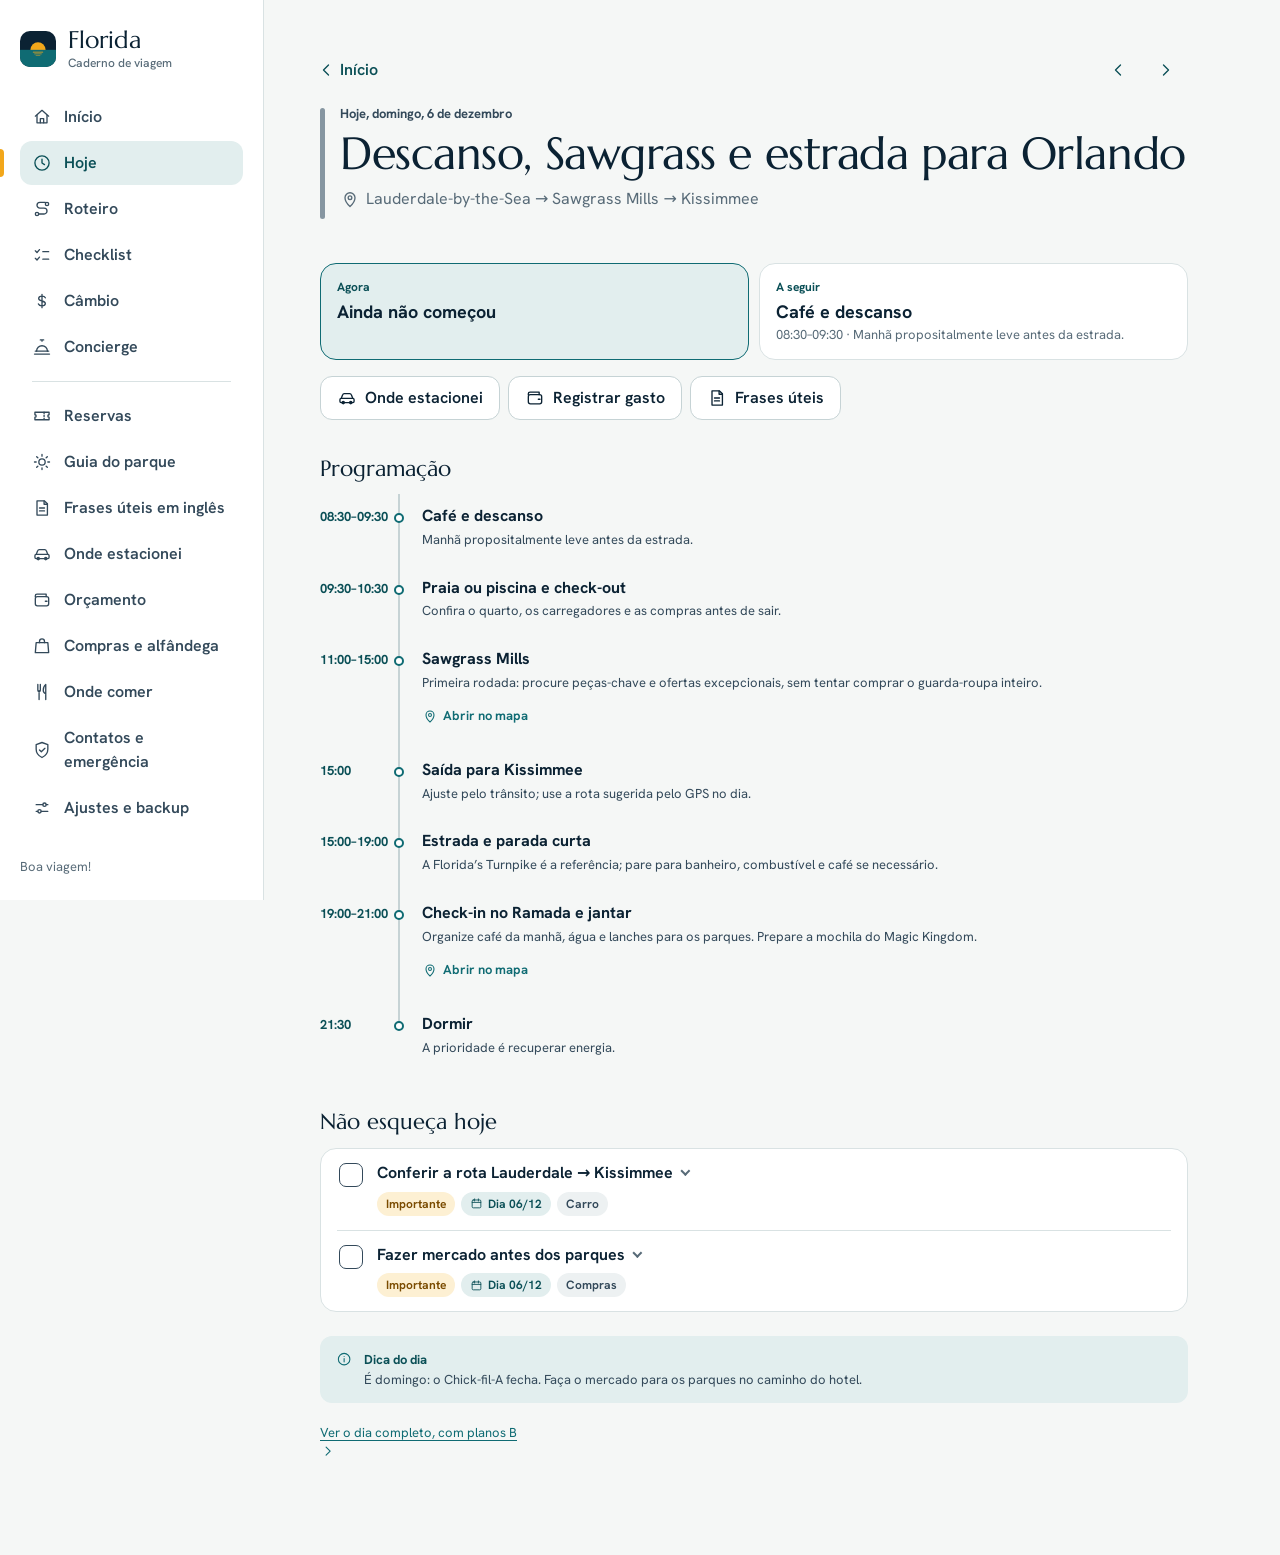
==== commit b7e23139: "Hoje, câmbio, guia dos parques com filas ao vivo, anexos, frases, carro e IA para orçamento/compras " ====
--- a/index.html
+++ b/index.html
@@ -92,8 +92,11 @@
 
 <script src="js/data.js" defer></script>
 <script src="js/checklist-data.js" defer></script>
+<script src="js/extra-data.js" defer></script>
 <script src="js/store.js" defer></script>
+<script src="js/sync.js" defer></script>
 <script src="js/ai.js" defer></script>
+<script src="js/extra.js" defer></script>
 <script src="js/app.js" defer></script>
 </body>
 </html>
--- a/css/app.css
+++ b/css/app.css
@@ -96,7 +96,7 @@
 
 .tabs {
   position: fixed; left: 0; right: 0; bottom: 0; z-index: 20;
-  display: grid; grid-template-columns: repeat(5, 1fr);
+  display: grid; grid-template-columns: repeat(6, 1fr);
   min-height: calc(var(--tabs-h) + var(--safe-b));
   padding-bottom: var(--safe-b);
   background: rgba(255, 255, 255, 0.94);
@@ -512,3 +512,64 @@
   .tl__item, .alt { break-inside: avoid; }
   .alt > p { display: block; }
 }
+
+/* ---------- Hoje, câmbio, guia do parque, frases, anexos ---------------- */
+.tab span { font-size: 0.6875rem; }
+.nowgrid { display: grid; gap: 10px; margin-top: 16px; }
+@media (min-width: 560px) { .nowgrid { grid-template-columns: 1fr 1fr; } }
+.nowcard { padding: 14px 16px; border: 1px solid var(--line); border-radius: var(--r-lg, 14px); background: var(--paper); }
+.nowcard:first-child { border-color: var(--gulf); background: var(--mist); }
+.nowcard__label { font-size: var(--t-xs); font-weight: 700; color: var(--gulf-ink); }
+.nowcard__title { margin: 4px 0 2px; font: 700 var(--t-lg)/1.3 var(--sans); }
+.tl__item--now .tl__time { color: var(--gulf-ink); font-weight: 800; }
+.tl__item--now .tl__body { box-shadow: -3px 0 0 var(--sun); padding-left: 10px; background: var(--sun-tint); border-radius: 0 8px 8px 0; }
+
+.fx__total { display: flex; flex-direction: column; gap: 2px; padding: 14px 0 10px; }
+.fx__total strong { font: 800 2.25rem/1.1 var(--sans); letter-spacing: -0.02em; color: var(--gulf-ink); }
+.fx__lines { margin: 0; }
+.fx__lines dt, .fx__lines dd { margin: 0; }
+.fx__lines dd { font-weight: 700; font-variant-numeric: tabular-nums; }
+.fx__input { font: 700 1.5rem/1.2 var(--sans); min-height: 56px; }
+.fx__rate { font: 700 var(--t-lg)/1.3 var(--sans); font-variant-numeric: tabular-nums; }
+
+.phrase { display: flex; align-items: center; justify-content: space-between; gap: 12px; padding: 12px 0; border-bottom: 1px solid var(--line); }
+.phrase:last-child { border-bottom: 0; }
+.phrase__text { min-width: 0; }
+.phrase__en { font-weight: 700; }
+.phrase__pt { font-size: var(--t-sm); color: var(--muted); margin-top: 2px; }
+.phrase__big { font: 700 1.9rem/1.25 var(--sans); }
+
+.docs { margin-top: 14px; padding-top: 12px; border-top: 1px dashed var(--line-2); }
+.docs__title { font-size: var(--t-sm); font-weight: 700; color: var(--ink-2); margin-bottom: 6px; }
+.doc { display: flex; align-items: center; gap: 8px; padding: 6px 0; }
+.doc .i { width: 18px; height: 18px; flex: none; color: var(--gulf-ink); }
+.doc__name { min-width: 0; flex: 1; text-align: left; font-weight: 600; color: var(--gulf-ink); text-decoration: underline; overflow: hidden; text-overflow: ellipsis; white-space: nowrap; }
+.doc__add { margin-top: 8px; cursor: pointer; }
+
+.seg-link { display: grid; place-items: center; min-height: 38px; padding: 0 14px; border-radius: 9px; font-size: var(--t-sm); font-weight: 650; color: var(--ink-2); text-align: center; text-decoration: none; }
+.seg-link[aria-pressed="true"] { background: var(--paper); color: var(--ink); box-shadow: 0 1px 2px rgba(11, 34, 51, 0.16); }
+.seg-wrap { display: flex; flex-wrap: wrap; width: 100%; }
+.seg-wrap button { flex: 1 1 auto; }
+.rot-up { transform: rotate(90deg); }
+.rot-down { transform: rotate(-90deg); }
+.livebar .row { gap: 8px; }
+
+.wait { display: inline-flex; align-items: center; gap: 4px; flex: none; padding: 3px 9px; border-radius: 999px; font-size: var(--t-sm); font-weight: 600; white-space: nowrap; background: #edf1f2; color: var(--ink-2); }
+.wait strong { font-size: 1rem; }
+.wait--ok { background: var(--ok-tint); color: var(--ok); }
+.wait--mid { background: var(--sun-tint); color: var(--sun-ink); }
+.wait--high { background: var(--alert-tint); color: var(--alert); }
+.wait--down { background: var(--alert); color: #fff; }
+.wait .i { width: 13px; height: 13px; }
+
+.plans { list-style: none; margin: 0; padding: 0; display: grid; gap: 10px; }
+.plan { display: grid; grid-template-columns: 28px minmax(0, 1fr); gap: 12px; padding: 12px 14px; border: 1px solid var(--line); border-radius: 12px; background: var(--paper); }
+.plan--done { opacity: 0.55; }
+.plan--done .plan__name { text-decoration: line-through; }
+.plan--low { border-color: var(--ok); box-shadow: inset 3px 0 0 var(--ok); }
+.plan__name, .ride__name { font-weight: 700; min-width: 0; }
+.plan__ctrl { display: flex; flex-wrap: wrap; align-items: center; justify-content: space-between; gap: 6px; margin-top: 8px; }
+.plan__move { display: inline-flex; gap: 4px; }
+.ride { padding: 12px 0; border-bottom: 1px solid var(--line); }
+.ride:last-child { border-bottom: 0; }
+.ride .status { margin-top: 10px; }
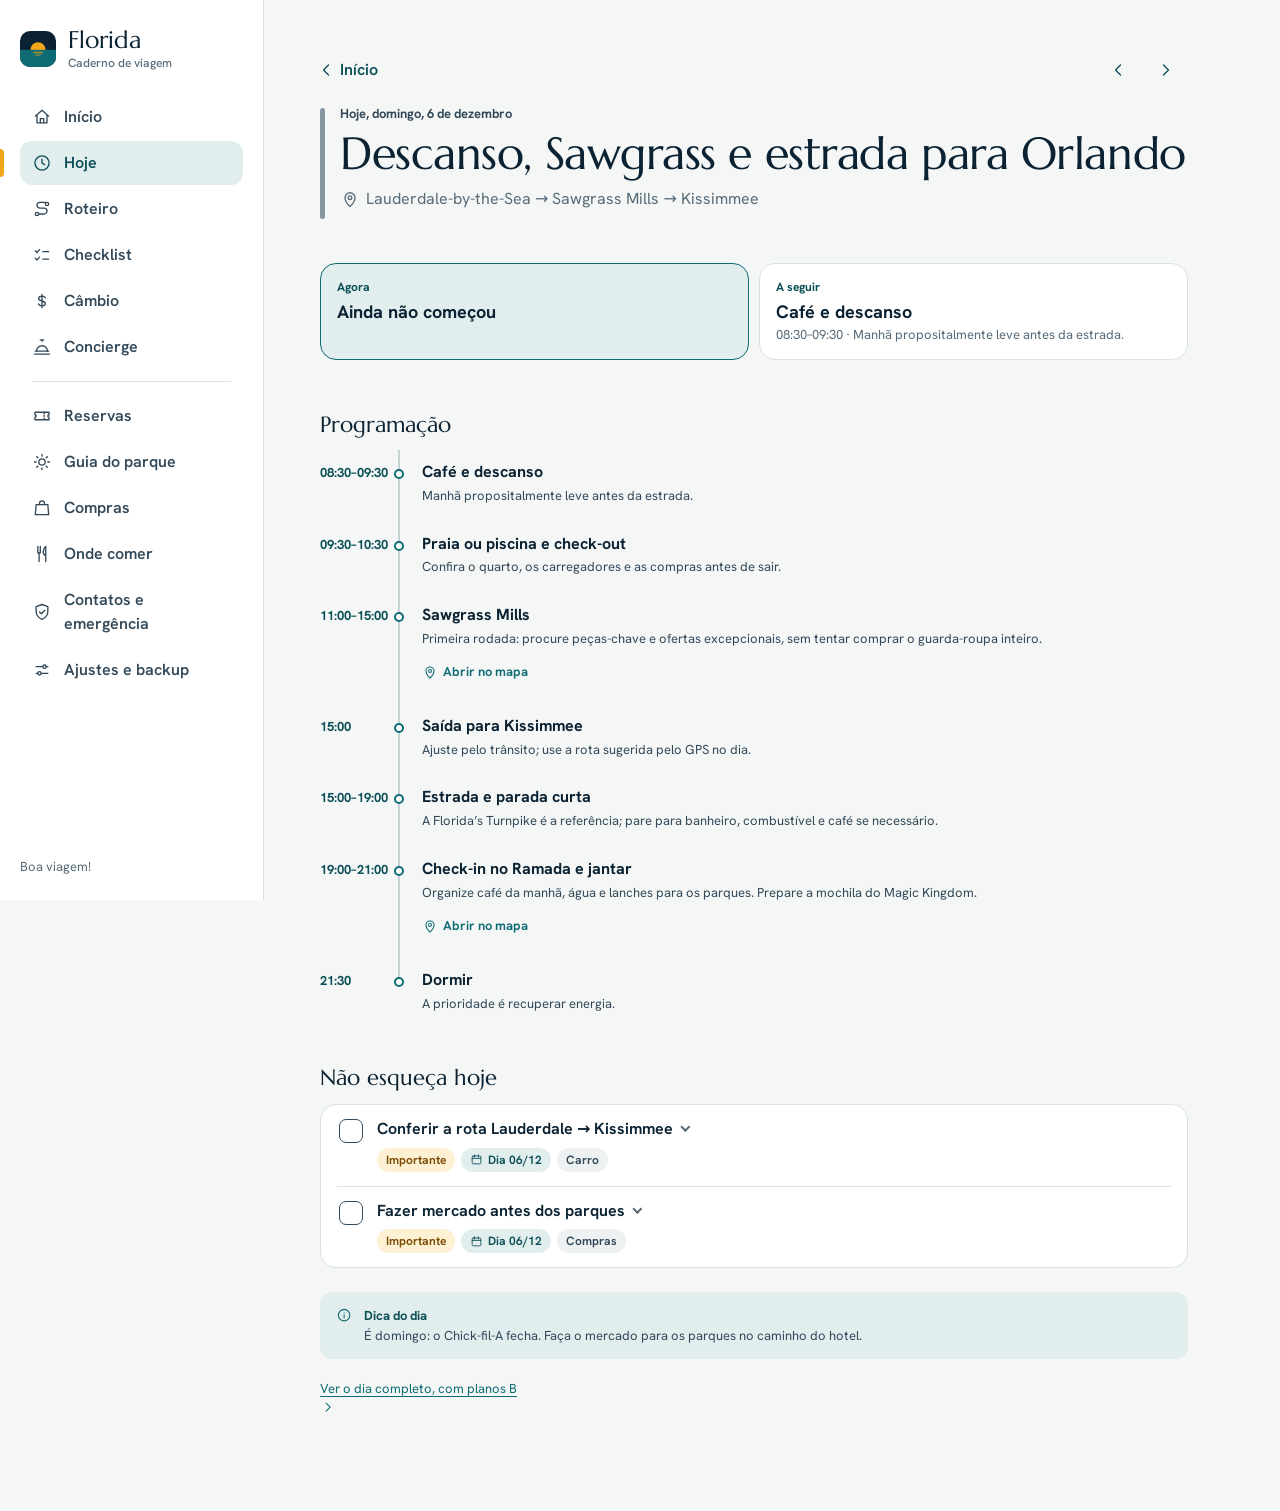
==== commit 3bbdd453: "Remove orçamento, estacionei, frases e simulador; compras em duas listas (Leo e Camily); editor manu" ====
--- a/index.html
+++ b/index.html
@@ -4,7 +4,7 @@
 <meta charset="utf-8">
 <meta name="viewport" content="width=device-width, initial-scale=1, viewport-fit=cover">
 <meta name="theme-color" content="#F5F7F6">
-<meta name="description" content="Caderno de viagem à Flórida: roteiro dia a dia, checklist completo, reservas, orçamento e concierge com IA.">
+<meta name="description" content="Caderno de viagem à Flórida: roteiro dia a dia, checklist completo, reservas, compras e concierge com IA.">
 <meta name="apple-mobile-web-app-capable" content="yes">
 <meta name="mobile-web-app-capable" content="yes">
 <meta name="apple-mobile-web-app-status-bar-style" content="default">
--- a/css/app.css
+++ b/css/app.css
@@ -566,10 +566,124 @@
 .plan { display: grid; grid-template-columns: 28px minmax(0, 1fr); gap: 12px; padding: 12px 14px; border: 1px solid var(--line); border-radius: 12px; background: var(--paper); }
 .plan--done { opacity: 0.55; }
 .plan--done .plan__name { text-decoration: line-through; }
-.plan--low { border-color: var(--ok); box-shadow: inset 3px 0 0 var(--ok); }
+
 .plan__name, .ride__name { font-weight: 700; min-width: 0; }
-.plan__ctrl { display: flex; flex-wrap: wrap; align-items: center; justify-content: space-between; gap: 6px; margin-top: 8px; }
+.plan__ctrl { display: flex; flex-wrap: wrap; align-items: center; justify-content: flex-end; gap: 6px; margin-top: 8px; }
 .plan__move { display: inline-flex; gap: 4px; }
 .ride { padding: 12px 0; border-bottom: 1px solid var(--line); }
 .ride:last-child { border-bottom: 0; }
 .ride .status { margin-top: 10px; }
+
+/* ---------- Guia do parque (versão fluida) ------------------------------ */
+.ptabs { display: grid; grid-template-columns: repeat(3, 1fr); gap: 8px; margin-bottom: 12px; }
+.ptab { display: flex; flex-direction: column; gap: 2px; padding: 10px 10px; border: 1.5px solid var(--line); border-radius: 14px; background: var(--paper); color: var(--ink-2); text-decoration: none; }
+.ptab strong { font-size: var(--t-sm); line-height: 1.25; }
+.ptab span { font-size: var(--t-xs); color: var(--muted); }
+.ptab[aria-pressed="true"] { border-color: var(--ink); background: var(--ink); color: #fff; }
+.ptab[aria-pressed="true"] span { color: rgba(255, 255, 255, 0.72); }
+.pulse { display: flex; align-items: center; gap: 8px; margin-bottom: 12px; }
+.pulse__txt { flex: 1; font-size: var(--t-sm); color: var(--ink-2); font-weight: 600; }
+.pulse__dot { width: 9px; height: 9px; border-radius: 50%; background: var(--line-2); flex: none; }
+.pulse__dot--on { background: var(--ok); box-shadow: 0 0 0 0 rgba(31, 122, 77, 0.5); animation: pulse 2s ease-out infinite; }
+@keyframes pulse { 70% { box-shadow: 0 0 0 8px rgba(31, 122, 77, 0); } 100% { box-shadow: 0 0 0 0 rgba(31, 122, 77, 0); } }
+@media (prefers-reduced-motion: reduce) { .pulse__dot--on { animation: none; } }
+
+.modes { display: grid; grid-template-columns: 1fr 1fr; padding: 3px; gap: 3px; margin-bottom: 18px; border-radius: 12px; background: #e8eeef; }
+.modes button { display: flex; align-items: center; justify-content: center; min-height: 44px; border-radius: 10px; text-align: center; font-weight: 700; color: var(--ink-2); }
+.modes button[aria-pressed="true"] { background: var(--paper); color: var(--ink); box-shadow: 0 1px 3px rgba(11, 34, 51, 0.18); }
+.modes i { display: inline-grid; place-items: center; min-width: 20px; height: 20px; margin-left: 4px; padding: 0 6px; border-radius: 10px; background: var(--sun); color: var(--ink); font-style: normal; font-size: var(--t-xs); font-weight: 800; }
+
+.nextup { padding: 20px 18px 18px; border-radius: 20px; background: var(--ink); color: #fff; }
+.nextup--done { background: var(--gulf-ink); }
+.nextup__label { font-size: var(--t-sm); font-weight: 700; color: var(--sun); }
+.nextup__row { display: flex; align-items: flex-start; justify-content: space-between; gap: 14px; margin-top: 6px; }
+.nextup__name { font: 400 1.7rem/1.15 var(--serif); min-width: 0; }
+.nextup__wait { display: flex; flex-direction: column; align-items: flex-end; flex: none; text-align: right; }
+.nextup__wait b { font: 800 2.6rem/1 var(--sans); letter-spacing: -0.03em; color: var(--sun); }
+.nextup__wait span { font-size: var(--t-xs); color: rgba(255, 255, 255, 0.72); }
+.nextup__sub { margin: 10px 0 0; color: rgba(255, 255, 255, 0.82); font-size: var(--t-sm); }
+.nextup__chips { display: flex; flex-wrap: wrap; gap: 6px; margin-top: 12px; }
+.nchip { display: inline-flex; align-items: center; padding: 3px 10px; border-radius: 999px; font-size: var(--t-xs); font-weight: 600; background: rgba(255, 255, 255, 0.14); color: #fff; }
+.nchip--ok { background: rgba(120, 220, 170, 0.28); }
+.nchip--e { background: rgba(255, 140, 110, 0.32); }
+.nextup__act { display: grid; grid-template-columns: 1fr auto; gap: 10px; margin-top: 18px; }
+.btn--sun { background: var(--sun); border-color: var(--sun); color: var(--ink); font-weight: 800; }
+.btn--sun:hover { background: #f7b73d; border-color: #f7b73d; }
+.btn--ghost { background: transparent; border-color: rgba(255, 255, 255, 0.4); color: #fff; }
+.btn--ghost:hover { background: rgba(255, 255, 255, 0.12); border-color: #fff; }
+.nudge { display: flex; gap: 10px; margin-top: 16px; padding: 12px 14px; border-radius: 12px; background: rgba(255, 255, 255, 0.1); font-size: var(--t-sm); }
+.nudge .i { flex: none; margin-top: 2px; color: var(--sun); }
+.nudge .btn { background: #fff; color: var(--ink); border-color: #fff; }
+
+.prog { display: grid; gap: 6px; margin: 14px 2px 4px; font-size: var(--t-sm); color: var(--ink-2); font-weight: 600; }
+.prog__bar { height: 8px; border-radius: 4px; background: #e1e9ea; overflow: hidden; }
+.prog__bar i { display: block; height: 100%; border-radius: 4px; background: var(--gulf); transition: width 0.4s ease; }
+
+.route, .mine { list-style: none; margin: 0; padding: 0; display: grid; gap: 8px; }
+.route li { display: flex; align-items: center; gap: 12px; padding: 12px 14px; border: 1px solid var(--line); border-radius: 12px; background: var(--paper); }
+.route__n { display: grid; place-items: center; flex: none; width: 28px; height: 28px; border-radius: 50%; background: var(--mist); color: var(--gulf-ink); font: 800 var(--t-sm)/1 var(--sans); }
+.route__main { flex: 1; min-width: 0; }
+.route__name { font-weight: 700; }
+
+.mineBox { margin-bottom: 14px; }
+.mine li { display: flex; align-items: center; gap: 10px; }
+.mine__name { flex: 1; min-width: 0; font-weight: 650; line-height: 1.25; overflow-wrap: anywhere; }
+.mineBox__order { margin-top: 14px; padding-top: 14px; border-top: 1px dashed var(--line-2); }
+
+.fchips { display: flex; gap: 8px; margin: 0 -16px 14px; padding: 2px 16px 4px; overflow-x: auto; scrollbar-width: none; }
+.fchips::-webkit-scrollbar { display: none; }
+.fchips button { flex: none; min-height: 36px; padding: 0 14px; border-radius: 999px; border: 1.5px solid var(--line-2); background: var(--paper); color: var(--ink-2); font-size: var(--t-sm); font-weight: 650; white-space: nowrap; }
+.fchips button[aria-pressed="true"] { background: var(--ink); border-color: var(--ink); color: #fff; }
+
+.rcards { list-style: none; margin: 0; padding: 0; display: grid; gap: 10px; }
+.rcard { display: grid; grid-template-columns: 64px minmax(0, 1fr) 44px; align-items: center; gap: 12px; padding: 12px; border: 1.5px solid var(--line); border-radius: 16px; background: var(--paper); transition: border-color 0.15s, background 0.15s; }
+.rcard--in { border-color: var(--gulf); background: #f1f8f8; }
+.rcard--skip { opacity: 0.5; }
+.rcard__name { font-weight: 750; line-height: 1.25; }
+.rcard__more { display: flex; flex-wrap: wrap; align-items: center; gap: 4px 12px; margin-top: 8px; }
+.rcard__more button { font-size: var(--t-xs); font-weight: 700; color: var(--muted); text-decoration: underline; text-underline-offset: 3px; min-height: 28px; }
+.rcard__more button[aria-pressed="true"] { color: var(--gulf-ink); }
+.radd { display: grid; place-items: center; width: 44px; height: 44px; border-radius: 50%; border: 2px solid var(--ink); background: var(--paper); color: var(--ink); transition: transform 0.12s, background 0.12s; }
+.radd:active { transform: scale(0.92); }
+.radd .i { width: 22px; height: 22px; stroke-width: 2.4; }
+.radd b { font: 800 1.05rem/1 var(--sans); }
+.radd[aria-pressed="true"] { background: var(--gulf); border-color: var(--gulf); color: #fff; }
+
+.wtile { display: flex; flex-direction: column; align-items: center; justify-content: center; width: 64px; height: 64px; border-radius: 14px; background: #edf1f2; color: var(--ink-2); }
+.wtile b { font: 800 1.55rem/1 var(--sans); letter-spacing: -0.02em; }
+.wtile span { margin-top: 2px; font-size: 0.6875rem; font-weight: 700; }
+.wtile--ok { background: var(--ok-tint); color: var(--ok); }
+.wtile--mid { background: var(--sun-tint); color: var(--sun-ink); }
+.wtile--high { background: var(--alert-tint); color: var(--alert); }
+.wtile--down { background: var(--alert); color: #fff; }
+
+/* Arrastar para ordenar e destaque "vale a pena agora" */
+.grip { display: flex; flex-direction: column; justify-content: center; gap: 4px; flex: none; width: 36px; height: 40px; margin-left: -6px; padding: 0 9px; touch-action: none; cursor: grab; border-radius: 8px; }
+.grip i { display: block; height: 2.5px; border-radius: 2px; background: var(--muted); }
+.grip:active { cursor: grabbing; }
+.mine li { padding: 4px 8px 4px 0; border-radius: 10px; background: var(--paper); user-select: none; -webkit-user-select: none; }
+.mine li.is-drag { background: var(--mist); box-shadow: 0 6px 18px rgba(11, 34, 51, 0.22); position: relative; z-index: 2; }
+.mine__x { display: grid; place-items: center; flex: none; width: 32px; height: 32px; border-radius: 50%; color: var(--muted); }
+.mine__x:hover { background: #edf1f2; color: var(--ink); }
+.mine__x .i { width: 16px; height: 16px; }
+
+.hot { margin: 0 0 18px; padding: 14px 14px 6px; border-radius: 18px; background: linear-gradient(135deg, #1f7a4d, #0f6b73); color: #fff; }
+.hot__title { display: flex; align-items: center; gap: 8px; font: 800 var(--t-md, 1rem)/1.2 var(--sans); }
+.hot__title .i { width: 18px; height: 18px; stroke-width: 2.6; }
+.hot__item { display: flex; align-items: center; gap: 12px; padding: 12px 0; border-top: 1px solid rgba(255, 255, 255, 0.22); margin-top: 12px; }
+.hot__item:first-of-type { margin-top: 10px; }
+.hot__main { flex: 1; min-width: 0; }
+.hot__name { font-weight: 750; line-height: 1.25; }
+.hot__why { margin-top: 2px; font-size: var(--t-sm); color: rgba(255, 255, 255, 0.86); }
+.hot__wait { display: flex; flex-direction: column; align-items: center; flex: none; }
+.hot__wait b { font: 800 1.9rem/1 var(--sans); letter-spacing: -0.02em; color: #ffe08a; }
+.hot__wait span { font-size: 0.6875rem; font-weight: 700; color: rgba(255, 255, 255, 0.8); }
+.hot__go { background: #fff; border-color: #fff; color: #0a4f56; font-weight: 800; flex: none; }
+.rcard--hot { border-color: var(--ok); box-shadow: inset 4px 0 0 var(--ok); }
+
+.mine li { min-width: 0; gap: 8px; }
+.mine li .wait { font-size: var(--t-xs); padding: 2px 8px; }
+.mine li .wait strong { font-size: var(--t-sm); }
+
+.edrow { border: 1.5px solid var(--line); border-radius: 14px; padding: 12px; margin: 0 0 10px; background: var(--paper); min-width: 0; }
+.edrow textarea.field { min-height: 60px; }
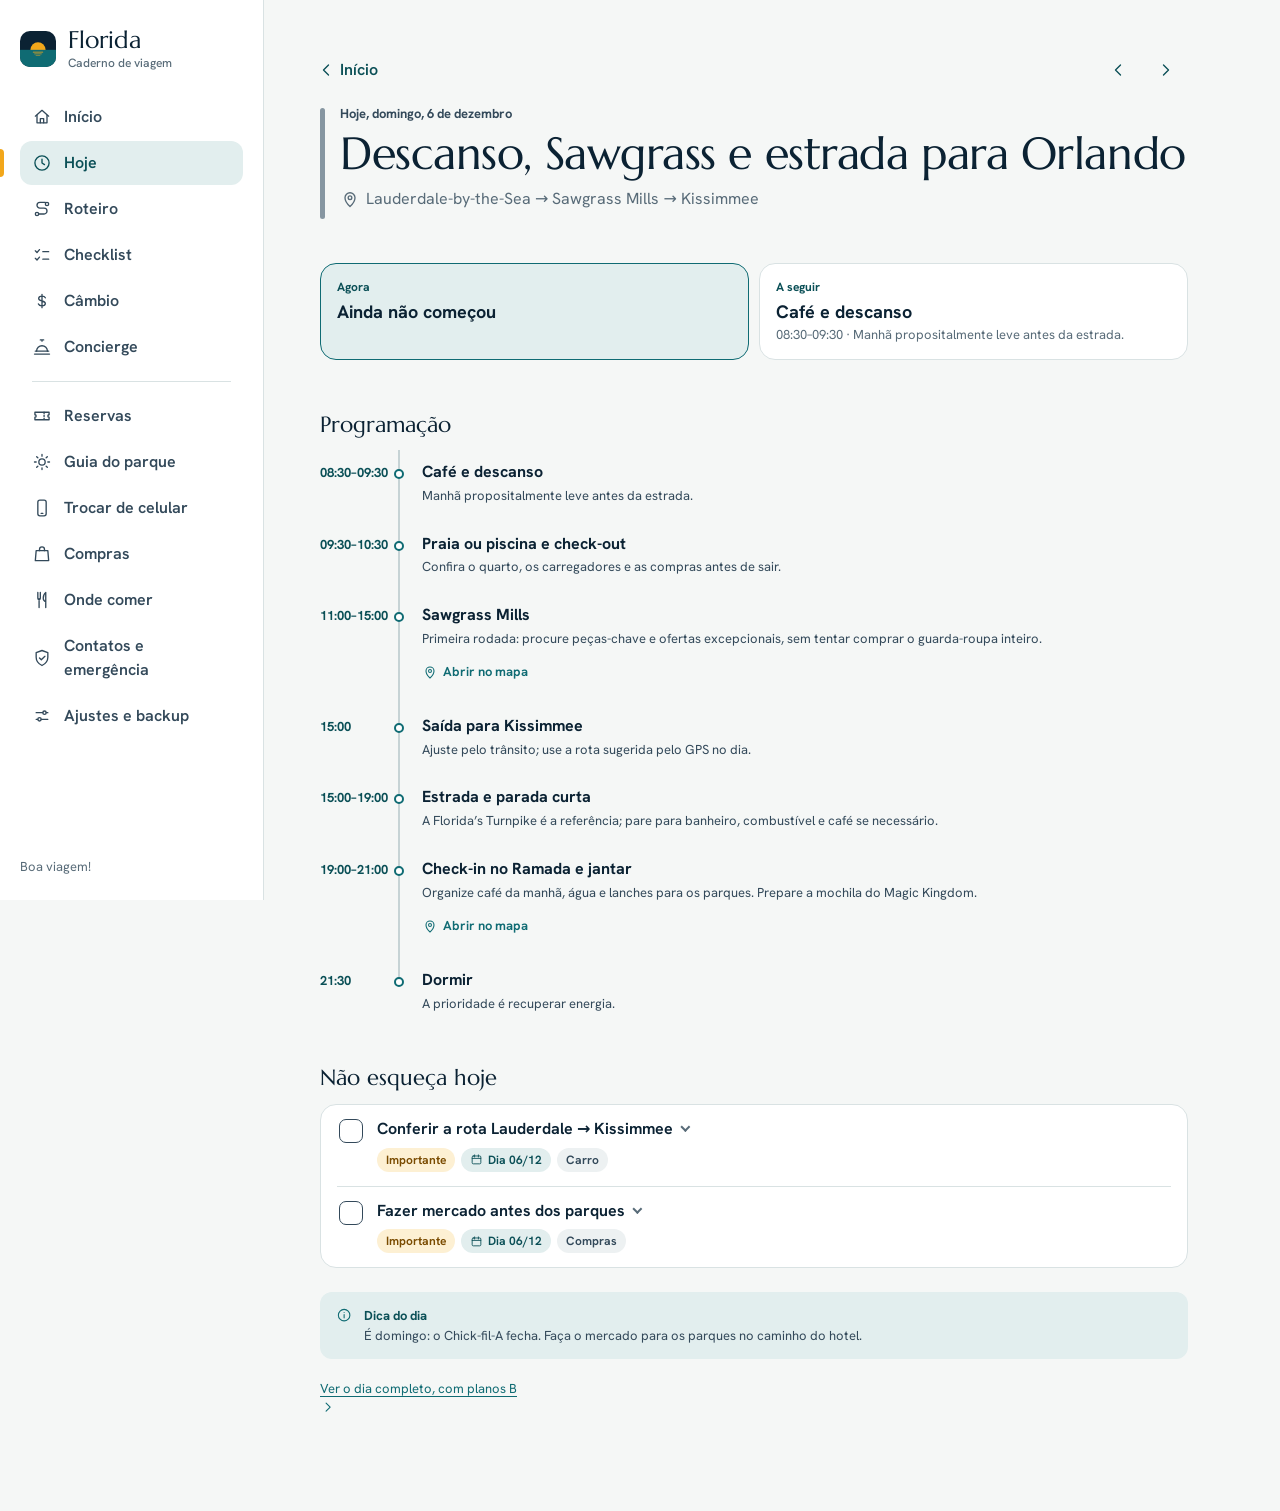
==== commit fea05bb0: "Login com e-mail e senha e backup automático diário (aparelho e nuvem) com pontos de restauração Co-" ====
--- a/index.html
+++ b/index.html
@@ -95,6 +95,7 @@
 <script src="js/extra-data.js" defer></script>
 <script src="js/store.js" defer></script>
 <script src="js/sync.js" defer></script>
+<script src="js/backup.js" defer></script>
 <script src="js/ai.js" defer></script>
 <script src="js/extra.js" defer></script>
 <script src="js/app.js" defer></script>
--- a/css/app.css
+++ b/css/app.css
@@ -687,3 +687,29 @@
 
 .edrow { border: 1.5px solid var(--line); border-radius: 14px; padding: 12px; margin: 0 0 10px; background: var(--paper); min-width: 0; }
 .edrow textarea.field { min-height: 60px; }
+.rcard__en { font-size: var(--t-xs); color: var(--muted); margin-top: 2px; }
+.rcard__desc { font-size: var(--t-xs); color: var(--ink-2); line-height: 1.45; margin: 6px 0 0; }
+.eat__h { font-size: var(--t-sm); font-weight: 750; margin: 14px 0 4px; }
+.eat { display: flex; justify-content: space-between; gap: 12px; padding: 10px 0; border-bottom: 1px solid var(--line); }
+.eat:last-of-type { border-bottom: 0; }
+.eat__main { min-width: 0; }
+.eat__name { font-weight: 700; line-height: 1.25; }
+.eat__note { font-size: var(--t-xs); color: var(--ink-2); margin: 4px 0 0; line-height: 1.45; }
+.eat__map { flex: none; align-self: flex-start; font-size: var(--t-xs); font-weight: 700; color: var(--gulf-ink); text-decoration: none; display: inline-flex; gap: 4px; align-items: center; min-height: 32px; }
+
+.phasebar { display: flex; gap: 8px; overflow-x: auto; margin: 20px -16px 0; padding: 2px 16px 8px; scrollbar-width: none; -webkit-overflow-scrolling: touch; }
+.phasebar::-webkit-scrollbar { display: none; }
+.phase { flex: none; display: grid; gap: 4px; min-width: 112px; text-align: left; padding: 10px 12px; border: 1.5px solid var(--line); border-radius: 14px; background: var(--paper); color: var(--ink-2); }
+.phase__name { font-weight: 750; font-size: var(--t-sm); line-height: 1.2; }
+.phase__n { font-size: var(--t-xs); color: var(--muted); }
+.phase__n--late { color: var(--alert); font-weight: 700; }
+.phase__bar { height: 4px; border-radius: 2px; background: #e0e8e9; overflow: hidden; display: block; }
+.phase__bar span { display: block; height: 100%; background: var(--gulf); }
+.phase[aria-pressed="true"] { border-color: var(--ink); background: var(--ink); color: #fff; }
+.phase[aria-pressed="true"] .phase__n { color: rgba(255, 255, 255, 0.78); }
+.phase[aria-pressed="true"] .phase__bar { background: rgba(255, 255, 255, 0.25); }
+.phase[aria-pressed="true"] .phase__bar span { background: #fff; }
+.phasehead { display: flex; justify-content: space-between; align-items: flex-start; gap: 16px; margin: 6px 0 4px; }
+.phasehead__name { font-family: var(--font-display, inherit); font-size: var(--t-lg, 1.25rem); font-weight: 700; }
+.phasehead__count { font-size: var(--t-sm); color: var(--muted); white-space: nowrap; }
+.phasehead__count b { font-size: 1.4rem; color: var(--ink); }
